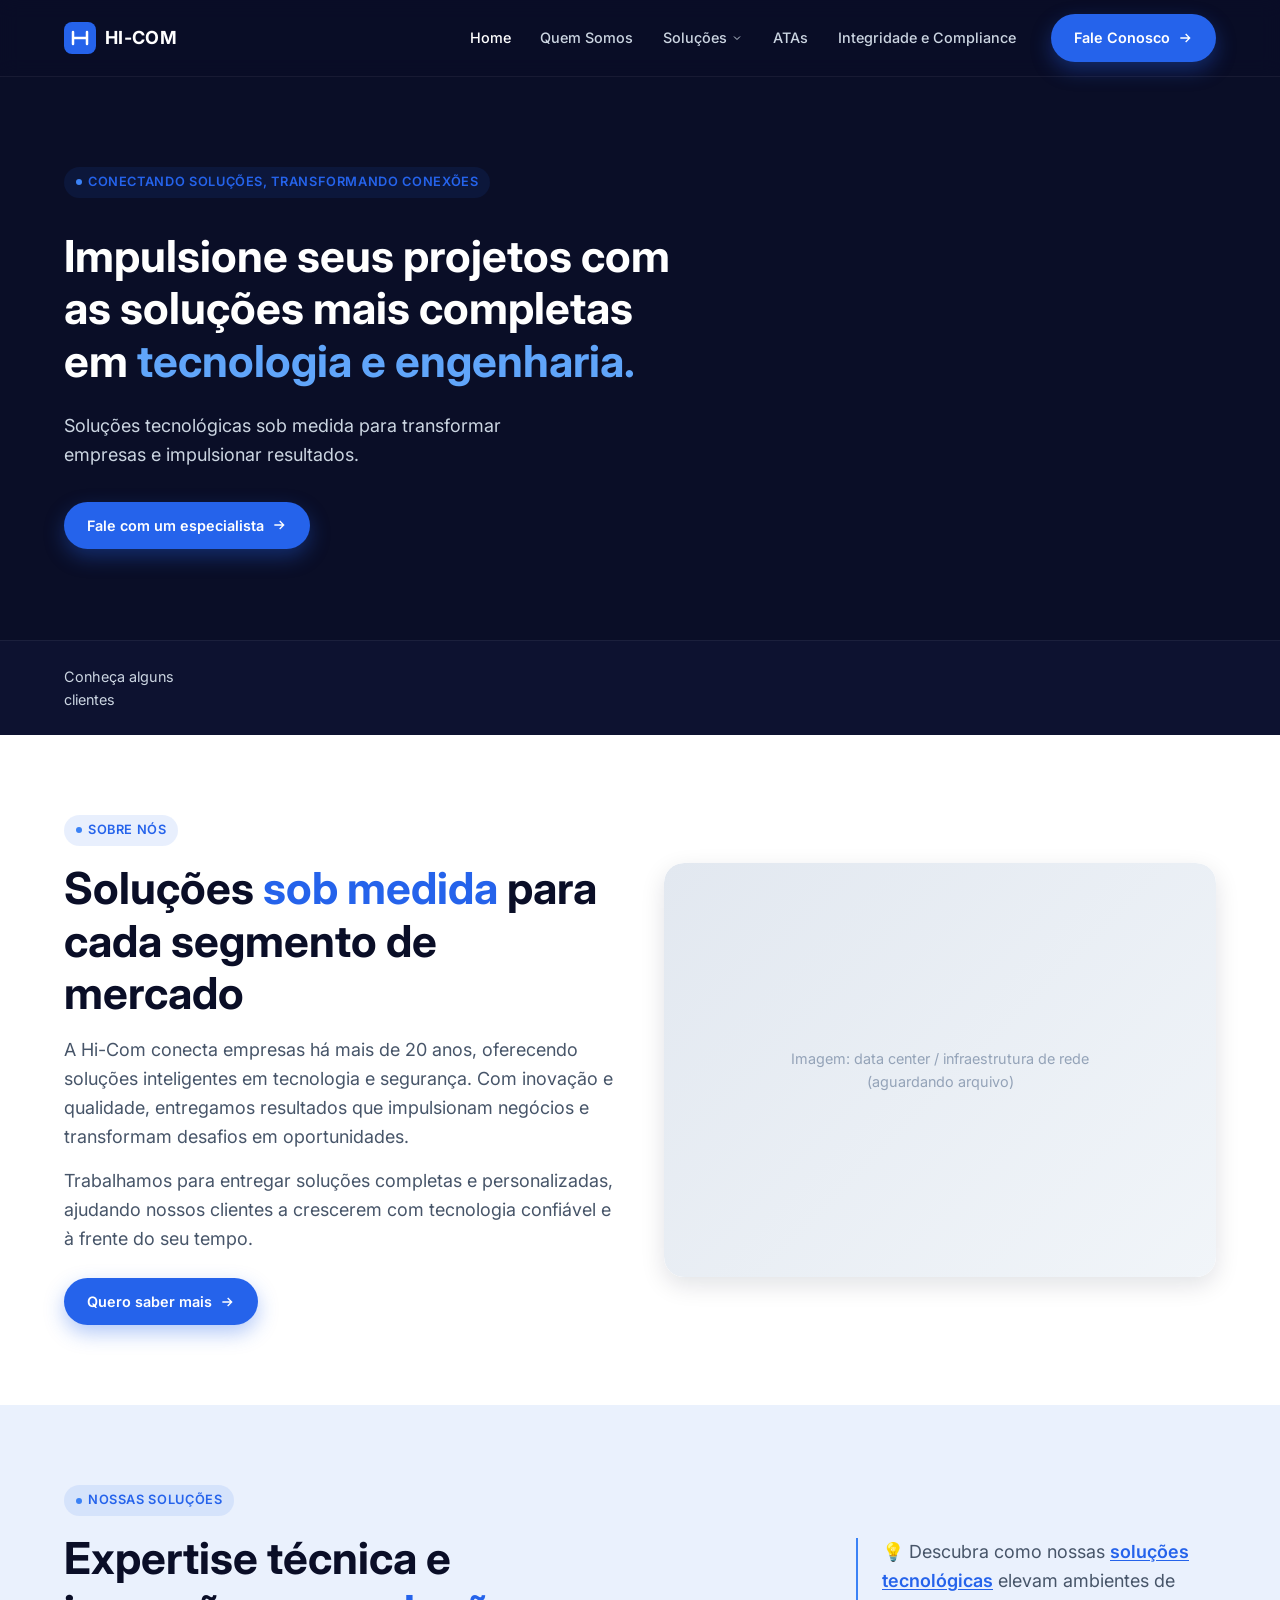
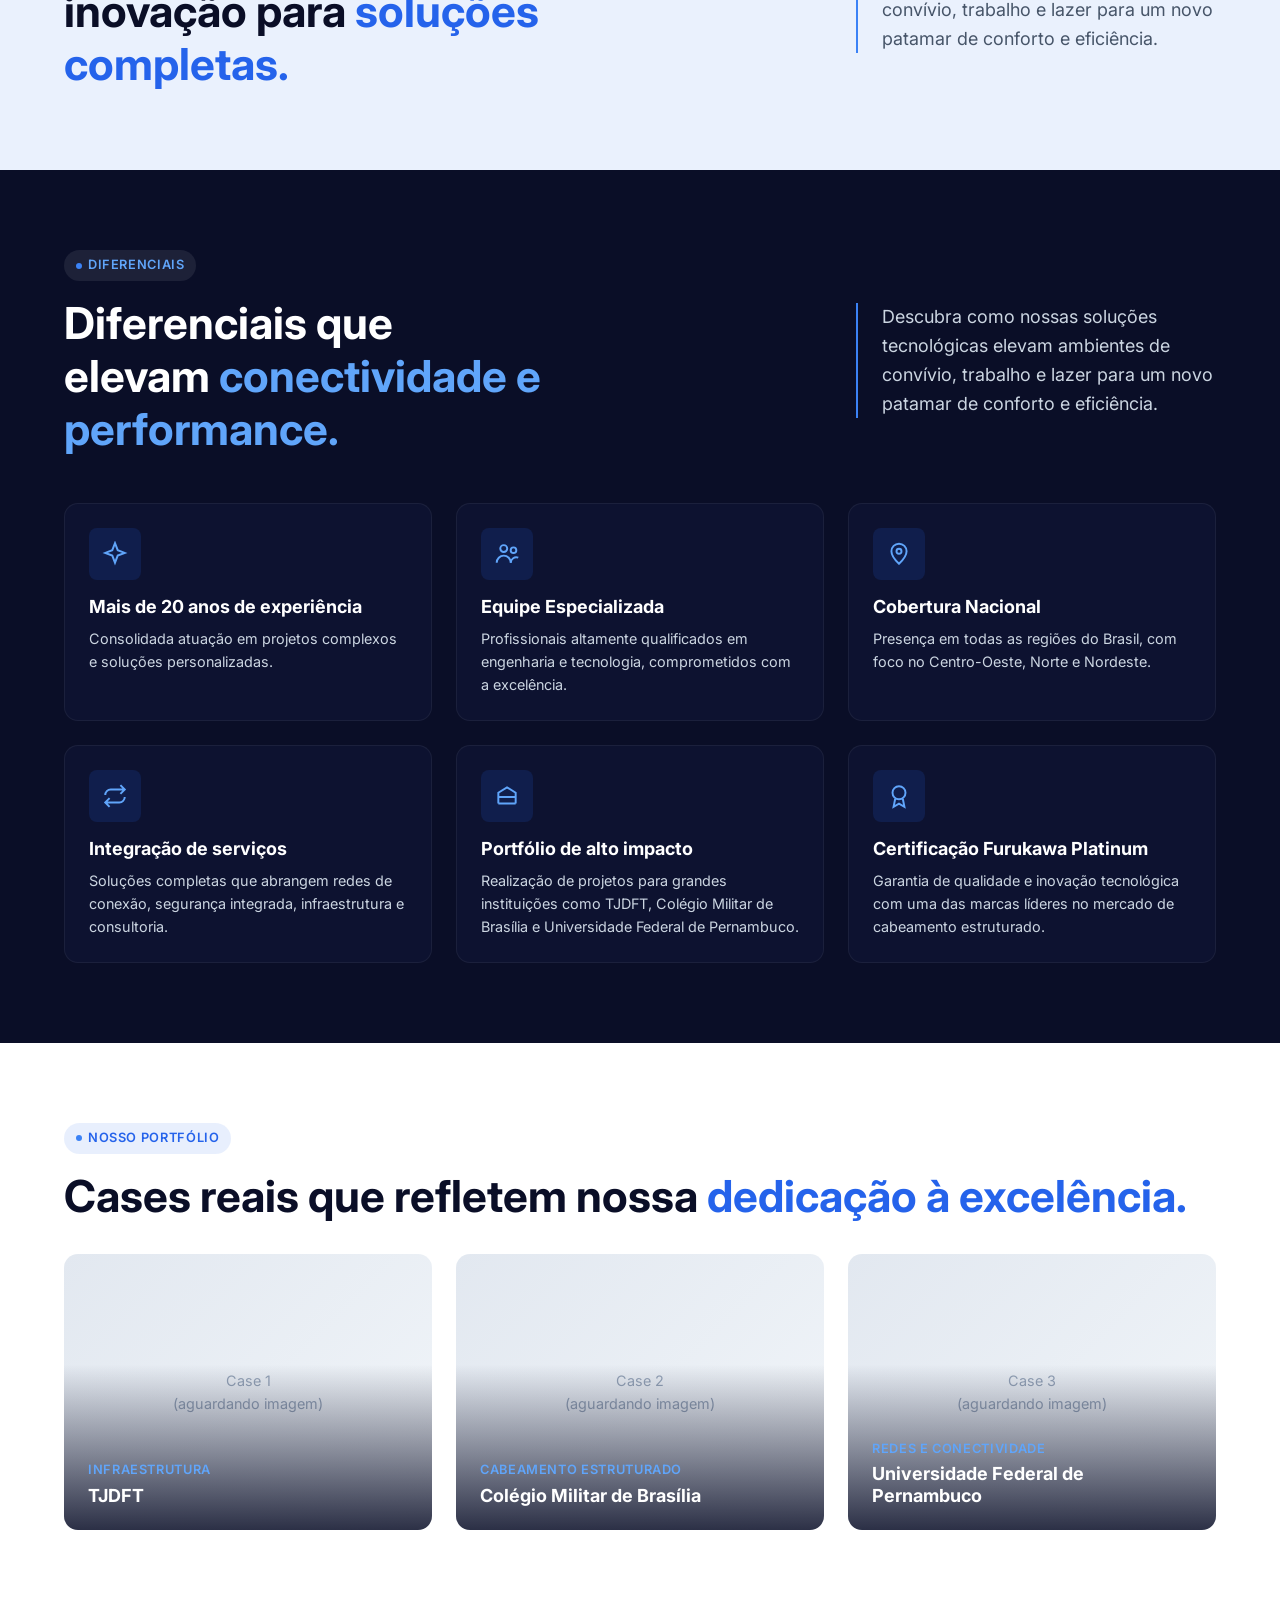
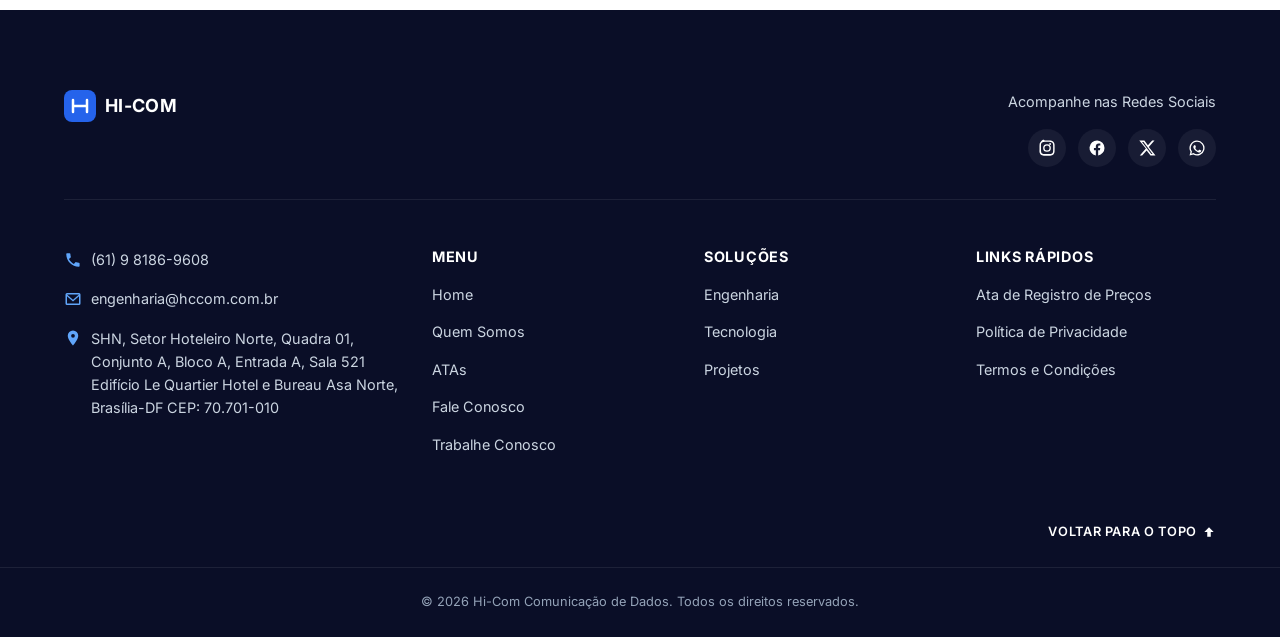
==== index.html @ c64b3d22 "Adiciona seção "Cases" (portfólio) Grid de 3 cards com overlay de título/categoria sobre imagem (pla" ====
<!DOCTYPE html>
<html lang="pt-BR">
<head>
  <meta charset="UTF-8">
  <meta name="viewport" content="width=device-width, initial-scale=1.0">
  <title>Hi-Com | Comunicação de Dados</title>
  <meta name="description" content="A Hi-Com conecta empresas há mais de 20 anos, oferecendo soluções inteligentes em tecnologia e segurança.">

  <link rel="icon" href="img/logo.svg" type="image/svg+xml">

  <link rel="preconnect" href="https://fonts.googleapis.com">
  <link rel="preconnect" href="https://fonts.gstatic.com" crossorigin>
  <link href="https://fonts.googleapis.com/css2?family=Inter:wght@400;500;600;700;800&display=swap" rel="stylesheet">

  <link rel="stylesheet" href="css/reset.css">
  <link rel="stylesheet" href="css/variables.css">
  <link rel="stylesheet" href="css/layout.css">
  <link rel="stylesheet" href="css/header.css">
  <link rel="stylesheet" href="css/hero.css">
  <link rel="stylesheet" href="css/split-section.css">
  <link rel="stylesheet" href="css/cards.css">
  <link rel="stylesheet" href="css/portfolio.css">
  <link rel="stylesheet" href="css/footer.css">
</head>
<body>

  <!-- Header -->
  <header class="site-header">
    <div class="container">
      <a href="index.html" class="logo">
        <img src="img/logo.svg" alt="Hi-Com">
        HI-COM
      </a>

      <nav class="nav" id="mainNav">
        <ul class="nav-menu">
          <li class="nav-item">
            <a href="index.html" class="nav-link" aria-current="page">Home</a>
          </li>
          <li class="nav-item">
            <a href="pages/quem-somos.html" class="nav-link">Quem Somos</a>
          </li>
          <li class="nav-item nav-item--dropdown">
            <a href="#" class="nav-link">
              Soluções
              <svg class="chevron" viewBox="0 0 24 24" fill="none" stroke="currentColor" stroke-width="2">
                <path d="M6 9l6 6 6-6"/>
              </svg>
            </a>
            <ul class="dropdown">
              <li><a href="pages/engenharia.html" class="dropdown-link">Engenharia</a></li>
              <li><a href="pages/tecnologia.html" class="dropdown-link">Tecnologia</a></li>
              <li><a href="pages/projetos.html" class="dropdown-link">Projetos</a></li>
            </ul>
          </li>
          <li class="nav-item">
            <a href="pages/atas.html" class="nav-link">ATAs</a>
          </li>
          <li class="nav-item">
            <a href="pages/integridade-compliance.html" class="nav-link">Integridade e Compliance</a>
          </li>
        </ul>

        <a href="pages/fale-conosco.html" class="btn btn-primary nav-cta">
          Fale Conosco
          <svg width="16" height="16" viewBox="0 0 24 24" fill="none" stroke="currentColor" stroke-width="2">
            <path d="M5 12h14M13 6l6 6-6 6"/>
          </svg>
        </a>
      </nav>

      <button class="nav-toggle" id="navToggle" aria-label="Abrir menu" aria-expanded="false" aria-controls="mainNav">
        <span></span>
        <span></span>
        <span></span>
      </button>
    </div>
  </header>

  <main>
    <!-- Hero -->
    <section class="hero">
      <div class="container">
        <div class="hero-content">
          <span class="eyebrow">Conectando soluções, transformando conexões</span>
          <h1 class="hero-title">
            Impulsione seus projetos com as soluções mais completas em
            <span class="highlight">tecnologia e engenharia.</span>
          </h1>
          <p class="hero-subtitle">
            Soluções tecnológicas sob medida para transformar empresas e impulsionar resultados.
          </p>
          <div class="hero-actions">
            <a href="pages/fale-conosco.html" class="btn btn-primary">
              Fale com um especialista
              <svg width="16" height="16" viewBox="0 0 24 24" fill="none" stroke="currentColor" stroke-width="2">
                <path d="M5 12h14M13 6l6 6-6 6"/>
              </svg>
            </a>
          </div>
        </div>
      </div>
    </section>

    <!-- Faixa de clientes -->
    <section class="clients-strip">
      <div class="container">
        <span class="clients-strip__label">Conheça alguns<br>clientes</span>
        <div class="clients-track">
          <!-- logos de clientes entram aqui -->
        </div>
      </div>
    </section>

    <!-- Sobre nós / Soluções sob medida -->
    <section class="section section--light" id="quem-somos">
      <div class="container">
        <div class="split">
          <div class="split-text">
            <span class="eyebrow">Sobre nós</span>
            <h2 class="section-title">
              Soluções <span class="highlight">sob medida</span> para cada segmento de mercado
            </h2>
            <p class="section-desc">
              A Hi-Com conecta empresas há mais de 20 anos, oferecendo soluções inteligentes em
              tecnologia e segurança. Com inovação e qualidade, entregamos resultados que
              impulsionam negócios e transformam desafios em oportunidades.
            </p>
            <p class="section-desc">
              Trabalhamos para entregar soluções completas e personalizadas, ajudando nossos
              clientes a crescerem com tecnologia confiável e à frente do seu tempo.
            </p>
            <a href="pages/quem-somos.html" class="btn btn-primary">
              Quero saber mais
              <svg width="16" height="16" viewBox="0 0 24 24" fill="none" stroke="currentColor" stroke-width="2">
                <path d="M5 12h14M13 6l6 6-6 6"/>
              </svg>
            </a>
          </div>
          <div class="split-media">
            <div class="img-placeholder">Imagem: data center / infraestrutura de rede<br>(aguardando arquivo)</div>
          </div>
        </div>
      </div>
    </section>

    <!-- Expertise técnica -->
    <section class="section section--tint">
      <div class="container">
        <div class="section-head-row-alt">
          <div class="section-head-row-alt__title">
            <span class="eyebrow">Nossas soluções</span>
            <h2 class="section-title">
              Expertise técnica e inovação para <span class="highlight">soluções completas.</span>
            </h2>
          </div>
          <p class="section-desc section-desc--aside">
            💡 Descubra como nossas <a href="pages/tecnologia.html" class="inline-link">soluções tecnológicas</a>
            elevam ambientes de convívio, trabalho e lazer para um novo patamar de conforto e eficiência.
          </p>
        </div>
      </div>
    </section>

    <!-- Diferenciais -->
    <section class="section section--dark">
      <div class="container">
        <div class="section-head-row-alt">
          <div class="section-head-row-alt__title">
            <span class="eyebrow">Diferenciais</span>
            <h2 class="section-title">
              Diferenciais que elevam <span class="highlight">conectividade e performance.</span>
            </h2>
          </div>
          <p class="section-desc section-desc--aside">
            Descubra como nossas soluções tecnológicas elevam ambientes de convívio,
            trabalho e lazer para um novo patamar de conforto e eficiência.
          </p>
        </div>

        <div class="cards-grid" style="margin-top: var(--space-5);">
          <div class="card">
            <div class="card-icon">
              <svg viewBox="0 0 24 24"><path d="M12 2l2.5 6.5L21 11l-6.5 2.5L12 20l-2.5-6.5L3 11l6.5-2.5L12 2z"/></svg>
            </div>
            <h3 class="card-title">Mais de 20 anos de experiência</h3>
            <p class="card-desc">Consolidada atuação em projetos complexos e soluções personalizadas.</p>
          </div>

          <div class="card">
            <div class="card-icon">
              <svg viewBox="0 0 24 24"><circle cx="9" cy="7" r="3.2"/><path d="M2.5 20a6.5 6.5 0 0 1 13 0"/><circle cx="18" cy="8.5" r="2.6"/><path d="M15.5 20a5 5 0 0 1 6.9-4.6"/></svg>
            </div>
            <h3 class="card-title">Equipe Especializada</h3>
            <p class="card-desc">Profissionais altamente qualificados em engenharia e tecnologia, comprometidos com a excelência.</p>
          </div>

          <div class="card">
            <div class="card-icon">
              <svg viewBox="0 0 24 24"><path d="M12 21s7-6.5 7-11.5A7 7 0 0 0 5 9.5C5 14.5 12 21 12 21z"/><circle cx="12" cy="9.5" r="2.3"/></svg>
            </div>
            <h3 class="card-title">Cobertura Nacional</h3>
            <p class="card-desc">Presença em todas as regiões do Brasil, com foco no Centro-Oeste, Norte e Nordeste.</p>
          </div>

          <div class="card">
            <div class="card-icon">
              <svg viewBox="0 0 24 24"><path d="M17 2l4 4-4 4M21 6H8a5 5 0 0 0-5 5M7 22l-4-4 4-4M3 18h13a5 5 0 0 0 5-5"/></svg>
            </div>
            <h3 class="card-title">Integração de serviços</h3>
            <p class="card-desc">Soluções completas que abrangem redes de conexão, segurança integrada, infraestrutura e consultoria.</p>
          </div>

          <div class="card">
            <div class="card-icon">
              <svg viewBox="0 0 24 24"><path d="M4 19V9l8-5 8 5v10M4 19h16M4 19v-6h16v6"/></svg>
            </div>
            <h3 class="card-title">Portfólio de alto impacto</h3>
            <p class="card-desc">Realização de projetos para grandes instituições como TJDFT, Colégio Militar de Brasília e Universidade Federal de Pernambuco.</p>
          </div>

          <div class="card">
            <div class="card-icon">
              <svg viewBox="0 0 24 24"><circle cx="12" cy="9" r="6"/><path d="M8.5 14.5L7 22l5-3 5 3-1.5-7.5"/></svg>
            </div>
            <h3 class="card-title">Certificação Furukawa Platinum</h3>
            <p class="card-desc">Garantia de qualidade e inovação tecnológica com uma das marcas líderes no mercado de cabeamento estruturado.</p>
          </div>
        </div>
      </div>
    </section>

    <!-- Cases / Portfólio -->
    <section class="section section--light">
      <div class="container">
        <span class="eyebrow">Nosso portfólio</span>
        <h2 class="section-title">
          Cases reais que refletem nossa <span class="highlight">dedicação à excelência.</span>
        </h2>

        <div class="portfolio-grid">
          <div class="portfolio-card">
            <div class="img-placeholder">Case 1<br>(aguardando imagem)</div>
            <div class="portfolio-card__overlay">
              <span class="portfolio-card__tag">Infraestrutura</span>
              <h3 class="portfolio-card__title">TJDFT</h3>
            </div>
          </div>
          <div class="portfolio-card">
            <div class="img-placeholder">Case 2<br>(aguardando imagem)</div>
            <div class="portfolio-card__overlay">
              <span class="portfolio-card__tag">Cabeamento Estruturado</span>
              <h3 class="portfolio-card__title">Colégio Militar de Brasília</h3>
            </div>
          </div>
          <div class="portfolio-card">
            <div class="img-placeholder">Case 3<br>(aguardando imagem)</div>
            <div class="portfolio-card__overlay">
              <span class="portfolio-card__tag">Redes e Conectividade</span>
              <h3 class="portfolio-card__title">Universidade Federal de Pernambuco</h3>
            </div>
          </div>
        </div>
      </div>
    </section>

    <!-- Demais seções (Parcerias, ATAs, Blog) entram nos próximos passos -->
  </main>

  <!-- Footer -->
  <footer class="site-footer">
    <div class="container">
      <div class="footer-top">
        <div class="footer-brand">
          <a href="index.html" class="logo">
            <img src="img/logo.svg" alt="Hi-Com">
            HI-COM
          </a>
        </div>
        <div class="footer-social">
          <span class="footer-social__label">Acompanhe nas Redes Sociais</span>
          <div class="footer-social__list">
            <a href="#" aria-label="Instagram">
              <svg viewBox="0 0 24 24"><path d="M12 2c2.7 0 3 .01 4.1.06 1.1.05 1.85.23 2.5.48.68.27 1.26.62 1.83 1.19.57.57.92 1.15 1.19 1.83.25.65.43 1.4.48 2.5.05 1.1.06 1.4.06 4.1s-.01 3-.06 4.1c-.05 1.1-.23 1.85-.48 2.5-.27.68-.62 1.26-1.19 1.83-.57.57-1.15.92-1.83 1.19-.65.25-1.4.43-2.5.48-1.1.05-1.4.06-4.1.06s-3-.01-4.1-.06c-1.1-.05-1.85-.23-2.5-.48a4.9 4.9 0 0 1-1.83-1.19 4.9 4.9 0 0 1-1.19-1.83c-.25-.65-.43-1.4-.48-2.5C2.01 15 2 14.7 2 12s.01-3 .06-4.1c.05-1.1.23-1.85.48-2.5.27-.68.62-1.26 1.19-1.83A4.9 4.9 0 0 1 5.56 1.6c.65-.25 1.4-.43 2.5-.48C8.16 2.01 8.46 2 11.16 2H12zm0 1.8c-2.65 0-2.97.01-4.02.06-.96.04-1.48.2-1.83.34-.46.18-.79.39-1.13.73-.34.34-.55.67-.73 1.13-.14.35-.3.87-.34 1.83C4.01 8.99 4 9.31 4 12s.01 2.97.06 4.02c.04.96.2 1.48.34 1.83.18.46.39.79.73 1.13.34.34.67.55 1.13.73.35.14.87.3 1.83.34 1.05.05 1.37.06 4.02.06s2.97-.01 4.02-.06c.96-.04 1.48-.2 1.83-.34.46-.18.79-.39 1.13-.73.34-.34.55-.67.73-1.13.14-.35.3-.87.34-1.83.05-1.05.06-1.37.06-4.02s-.01-2.97-.06-4.02c-.04-.96-.2-1.48-.34-1.83a2.9 2.9 0 0 0-.73-1.13 2.9 2.9 0 0 0-1.13-.73c-.35-.14-.87-.3-1.83-.34C14.97 3.81 14.65 3.8 12 3.8zm0 3.06a5.14 5.14 0 1 1 0 10.28 5.14 5.14 0 0 1 0-10.28zm0 1.8a3.34 3.34 0 1 0 0 6.68 3.34 3.34 0 0 0 0-6.68zm5.34-1.98a1.2 1.2 0 1 1-2.4 0 1.2 1.2 0 0 1 2.4 0z"/></svg>
            </a>
            <a href="#" aria-label="Facebook">
              <svg viewBox="0 0 24 24"><path d="M22 12a10 10 0 1 0-11.56 9.88v-6.99H7.9V12h2.54V9.8c0-2.5 1.49-3.89 3.77-3.89 1.09 0 2.24.2 2.24.2v2.46h-1.26c-1.24 0-1.63.77-1.63 1.56V12h2.78l-.44 2.89h-2.34v6.99A10 10 0 0 0 22 12z"/></svg>
            </a>
            <a href="#" aria-label="X">
              <svg viewBox="0 0 24 24"><path d="M18.9 2H22l-7.6 8.7L23.3 22H16.7l-5.2-6.8L5.5 22H2.4l8.1-9.3L1.7 2h6.8l4.7 6.2L18.9 2zm-1.2 18h1.7L7.3 4H5.4l12.3 16z"/></svg>
            </a>
            <a href="#" aria-label="WhatsApp">
              <svg viewBox="0 0 24 24"><path d="M12 2a10 10 0 0 0-8.6 15.1L2 22l5.1-1.3A10 10 0 1 0 12 2zm0 1.8a8.2 8.2 0 1 1-4.2 15.2l-.3-.2-3 .8.8-2.9-.2-.3A8.2 8.2 0 0 1 12 3.8zm-3.3 4.4c-.2 0-.5.02-.7.3-.24.28-.9.9-.9 2.2s.93 2.55 1.06 2.73c.13.18 1.83 2.8 4.44 3.82 2.17.85 2.61.68 3.08.64.47-.04 1.53-.62 1.75-1.23.22-.6.22-1.11.15-1.22-.07-.1-.24-.16-.5-.29-.27-.14-1.55-.77-1.79-.85-.24-.09-.4-.14-.58.13-.17.27-.66.85-.81 1.02-.15.18-.3.2-.56.07-.27-.14-1.13-.42-2.15-1.33-.8-.71-1.33-1.6-1.49-1.87-.15-.27-.02-.42.12-.55.13-.13.27-.32.4-.48.13-.16.18-.28.27-.46.09-.18.04-.34-.02-.48-.07-.13-.58-1.44-.82-1.97-.2-.47-.42-.42-.58-.43z"/></svg>
            </a>
          </div>
        </div>
      </div>

      <div class="footer-main">
        <div class="footer-contact-col">
          <ul class="footer-contact">
            <li>
              <svg viewBox="0 0 24 24"><path d="M6.6 10.8c1.4 2.8 3.7 5 6.5 6.5l2.2-2.2c.3-.3.7-.4 1-.2 1.1.4 2.3.6 3.5.6.6 0 1 .4 1 1V20c0 .6-.4 1-1 1C10.6 21 3 13.4 3 4c0-.6.4-1 1-1h3.5c.6 0 1 .4 1 1 0 1.2.2 2.4.6 3.5.1.3 0 .7-.2 1l-2.3 2.3z"/></svg>
              <span>(61) 9 8186-9608</span>
            </li>
            <li>
              <svg viewBox="0 0 24 24"><path d="M4 4h16a2 2 0 0 1 2 2v12a2 2 0 0 1-2 2H4a2 2 0 0 1-2-2V6a2 2 0 0 1 2-2zm0 2v.01L12 13l8-6.99V6H4zm0 2.24V18h16V8.24l-8 7-8-6.76z"/></svg>
              <span>engenharia@hccom.com.br</span>
            </li>
            <li>
              <svg viewBox="0 0 24 24"><path d="M12 2a7 7 0 0 0-7 7c0 5.25 7 13 7 13s7-7.75 7-13a7 7 0 0 0-7-7zm0 9.5A2.5 2.5 0 1 1 12 6.5a2.5 2.5 0 0 1 0 5z"/></svg>
              <span>SHN, Setor Hoteleiro Norte, Quadra 01, Conjunto A, Bloco A, Entrada A, Sala 521 Edifício Le Quartier Hotel e Bureau Asa Norte, Brasília-DF CEP: 70.701-010</span>
            </li>
          </ul>
        </div>

        <div class="footer-col">
          <h3 class="footer-col-title">Menu</h3>
          <ul class="footer-links">
            <li><a href="index.html">Home</a></li>
            <li><a href="pages/quem-somos.html">Quem Somos</a></li>
            <li><a href="pages/atas.html">ATAs</a></li>
            <li><a href="pages/fale-conosco.html">Fale Conosco</a></li>
            <li><a href="pages/trabalhe-conosco.html">Trabalhe Conosco</a></li>
          </ul>
        </div>

        <div class="footer-col">
          <h3 class="footer-col-title">Soluções</h3>
          <ul class="footer-links">
            <li><a href="pages/engenharia.html">Engenharia</a></li>
            <li><a href="pages/tecnologia.html">Tecnologia</a></li>
            <li><a href="pages/projetos.html">Projetos</a></li>
          </ul>
        </div>

        <div class="footer-col">
          <h3 class="footer-col-title">Links Rápidos</h3>
          <ul class="footer-links">
            <li><a href="pages/atas.html">Ata de Registro de Preços</a></li>
            <li><a href="pages/politica-privacidade.html">Política de Privacidade</a></li>
            <li><a href="pages/termos-condicoes.html">Termos e Condições</a></li>
          </ul>
        </div>
      </div>

      <div style="text-align:right; padding-bottom: var(--space-3);">
        <a href="#top" class="back-to-top">
          Voltar para o topo
          <svg viewBox="0 0 24 24"><path d="M12 4l8 8h-5v8h-6v-8H4z"/></svg>
        </a>
      </div>
    </div>

    <div class="footer-bottom">
      &copy; <span id="year"></span> Hi-Com Comunicação de Dados. Todos os direitos reservados.
    </div>
  </footer>

  <script src="js/main.js"></script>
</body>
</html>
---- css/variables.css ----
:root {
  /* Cores */
  --color-navy-950: #0a0e27;
  --color-navy-900: #0d1230;
  --color-navy-800: #131a3d;
  --color-blue-600: #2563eb;
  --color-blue-500: #3b82f6;
  --color-blue-400: #60a5fa;
  --color-white: #ffffff;
  --color-gray-50: #f8fafc;
  --color-gray-100: #f1f5f9;
  --color-gray-200: #e2e8f0;
  --color-gray-400: #94a3b8;
  --color-gray-600: #475569;
  --color-gray-800: #1e293b;
  --color-text-light: #cbd5e1;

  /* Tipografia */
  --font-base: "Inter", -apple-system, BlinkMacSystemFont, "Segoe UI", Roboto, Arial, sans-serif;
  --fs-xs: 0.8rem;
  --fs-sm: 0.9rem;
  --fs-base: 1rem;
  --fs-lg: 1.125rem;
  --fs-xl: 1.5rem;
  --fs-2xl: 2rem;
  --fs-3xl: 2.75rem;

  /* Espaçamento */
  --space-1: 0.5rem;
  --space-2: 1rem;
  --space-3: 1.5rem;
  --space-4: 2rem;
  --space-5: 3rem;
  --space-6: 5rem;

  /* Layout */
  --container-width: 1200px;
  --radius-sm: 8px;
  --radius-md: 14px;
  --radius-lg: 20px;
  --radius-full: 999px;

  /* Efeitos */
  --shadow-md: 0 8px 24px rgba(10, 14, 39, 0.12);
  --transition: 0.25s ease;
}
---- css/layout.css ----
.container {
  width: 100%;
  max-width: var(--container-width);
  margin: 0 auto;
  padding: 0 var(--space-3);
}

.section {
  padding: var(--space-6) 0;
}

.section--light {
  background-color: var(--color-white);
}

.section--gray {
  background-color: var(--color-gray-50);
}

.section--tint {
  background-color: #eaf1fd;
}

.section--dark {
  background-color: var(--color-navy-950);
  color: var(--color-white);
}

.section-head {
  max-width: 640px;
  margin-bottom: var(--space-4);
}

.section-head--row {
  display: flex;
  justify-content: space-between;
  align-items: flex-end;
  gap: var(--space-4);
  max-width: none;
}

.section-head-row-alt {
  display: flex;
  justify-content: space-between;
  align-items: center;
  gap: var(--space-5);
}

.section-head-row-alt__title {
  flex: 0 1 480px;
}

.section-desc--aside {
  flex: 0 1 360px;
  padding-left: var(--space-3);
  border-left: 2px solid var(--color-blue-500);
  margin-top: 0;
}

@media (max-width: 768px) {
  .section-head-row-alt {
    flex-direction: column;
    align-items: flex-start;
  }
}

.inline-link {
  color: var(--color-blue-600);
  font-weight: 600;
  text-decoration: underline;
  text-underline-offset: 2px;
}

.eyebrow {
  display: inline-flex;
  align-items: center;
  gap: 0.5em;
  font-size: var(--fs-xs);
  font-weight: 600;
  letter-spacing: 0.05em;
  text-transform: uppercase;
  padding: 0.4em 0.9em;
  border-radius: var(--radius-full);
  background-color: rgba(37, 99, 235, 0.1);
  color: var(--color-blue-600);
  margin-bottom: var(--space-2);
}

.eyebrow::before {
  content: "";
  width: 6px;
  height: 6px;
  border-radius: 50%;
  background-color: var(--color-blue-500);
}

.section--dark .eyebrow,
.section--navy-card .eyebrow {
  background-color: rgba(255, 255, 255, 0.08);
  color: var(--color-blue-400);
}

.section-title {
  font-size: var(--fs-3xl);
  color: var(--color-navy-950);
}

.section--dark .section-title {
  color: var(--color-white);
}

.section-title .highlight {
  color: var(--color-blue-600);
}

.section--dark .section-title .highlight {
  color: var(--color-blue-400);
}

.section-desc {
  margin-top: var(--space-2);
  color: var(--color-gray-600);
  font-size: var(--fs-lg);
}

.section--dark .section-desc {
  color: var(--color-text-light);
}

/* Botões */
.btn {
  display: inline-flex;
  align-items: center;
  gap: 0.5em;
  padding: 0.85em 1.6em;
  border-radius: var(--radius-full);
  font-weight: 600;
  font-size: var(--fs-sm);
  transition: transform var(--transition), box-shadow var(--transition), background-color var(--transition);
  white-space: nowrap;
}

.btn:hover {
  transform: translateY(-2px);
}

.btn-primary {
  background-color: var(--color-blue-600);
  color: var(--color-white);
  box-shadow: 0 8px 20px rgba(37, 99, 235, 0.35);
}

.btn-primary:hover {
  background-color: var(--color-blue-500);
}

.btn-outline {
  background-color: transparent;
  color: var(--color-white);
  border: 1.5px solid rgba(255, 255, 255, 0.4);
}

.btn-outline:hover {
  border-color: var(--color-white);
}

.btn-sm {
  padding: 0.6em 1.2em;
  font-size: var(--fs-xs);
}

.visually-hidden {
  position: absolute;
  width: 1px;
  height: 1px;
  overflow: hidden;
  clip: rect(0 0 0 0);
  white-space: nowrap;
}
---- css/header.css ----
.site-header {
  position: fixed;
  top: 0;
  left: 0;
  width: 100%;
  z-index: 100;
  background-color: rgba(10, 14, 39, 0.85);
  backdrop-filter: blur(10px);
  border-bottom: 1px solid rgba(255, 255, 255, 0.06);
}

.site-header .container {
  display: flex;
  align-items: center;
  justify-content: space-between;
  height: 76px;
}

.logo {
  display: flex;
  align-items: center;
  gap: 0.5em;
  font-weight: 700;
  font-size: var(--fs-lg);
  color: var(--color-white);
  letter-spacing: 0.02em;
}

.logo img {
  height: 32px;
  width: auto;
}

.nav {
  display: flex;
  align-items: center;
  gap: var(--space-4);
}

.nav-menu {
  display: flex;
  align-items: center;
  gap: var(--space-3);
}

.nav-link {
  display: flex;
  align-items: center;
  gap: 0.3em;
  color: var(--color-text-light);
  font-size: var(--fs-sm);
  font-weight: 500;
  padding: 0.5em 0.2em;
  transition: color var(--transition);
}

.nav-link:hover,
.nav-link[aria-current="page"] {
  color: var(--color-white);
}

.nav-item {
  position: relative;
}

.nav-item--dropdown .chevron {
  width: 12px;
  height: 12px;
  transition: transform var(--transition);
}

.nav-item--dropdown:hover .chevron {
  transform: rotate(180deg);
}

.dropdown {
  position: absolute;
  top: 100%;
  left: 0;
  min-width: 220px;
  background-color: var(--color-navy-900);
  border: 1px solid rgba(255, 255, 255, 0.08);
  border-radius: var(--radius-sm);
  padding: 0.5em;
  box-shadow: var(--shadow-md);
  opacity: 0;
  visibility: hidden;
  transform: translateY(8px);
  transition: opacity var(--transition), transform var(--transition), visibility var(--transition);
}

.nav-item--dropdown:hover .dropdown,
.nav-item--dropdown:focus-within .dropdown {
  opacity: 1;
  visibility: visible;
  transform: translateY(0);
}

.dropdown-link {
  display: block;
  padding: 0.6em 0.8em;
  border-radius: 6px;
  font-size: var(--fs-sm);
  color: var(--color-text-light);
}

.dropdown-link:hover {
  background-color: rgba(255, 255, 255, 0.06);
  color: var(--color-white);
}

.nav-cta {
  display: none;
}

.nav-toggle {
  display: none;
  flex-direction: column;
  gap: 5px;
  padding: 0.5em;
}

.nav-toggle span {
  width: 24px;
  height: 2px;
  background-color: var(--color-white);
  border-radius: 2px;
  transition: transform var(--transition), opacity var(--transition);
}

@media (min-width: 993px) {
  .nav-cta {
    display: inline-flex;
  }
}

@media (max-width: 992px) {
  .nav-toggle {
    display: flex;
  }

  .nav {
    position: fixed;
    top: 76px;
    left: 0;
    width: 100%;
    height: calc(100vh - 76px);
    background-color: var(--color-navy-950);
    flex-direction: column;
    align-items: stretch;
    padding: var(--space-3);
    gap: var(--space-3);
    overflow-y: auto;
    transform: translateX(100%);
    transition: transform var(--transition);
  }

  .nav.is-open {
    transform: translateX(0);
  }

  .nav-menu {
    flex-direction: column;
    align-items: stretch;
    gap: 0;
  }

  .nav-link {
    padding: 0.9em 0.2em;
    border-bottom: 1px solid rgba(255, 255, 255, 0.06);
  }

  .dropdown {
    position: static;
    opacity: 1;
    visibility: visible;
    transform: none;
    display: none;
    background-color: transparent;
    border: none;
    box-shadow: none;
    padding-left: var(--space-2);
  }

  .nav-item--dropdown.is-open .dropdown {
    display: block;
  }

  .nav-cta {
    display: inline-flex;
    margin-top: var(--space-2);
    justify-content: center;
  }

  body.nav-open {
    overflow: hidden;
  }

  .nav-toggle.is-active span:nth-child(1) {
    transform: translateY(7px) rotate(45deg);
  }

  .nav-toggle.is-active span:nth-child(2) {
    opacity: 0;
  }

  .nav-toggle.is-active span:nth-child(3) {
    transform: translateY(-7px) rotate(-45deg);
  }
}
---- css/hero.css ----
.hero {
  position: relative;
  min-height: 640px;
  display: flex;
  align-items: center;
  padding-top: 76px;
  background-color: var(--color-navy-950);
  background-image: linear-gradient(90deg, rgba(10, 14, 39, 0.92) 20%, rgba(10, 14, 39, 0.55) 65%, rgba(10, 14, 39, 0.3) 100%), url("../img/hero-bg.jpg");
  background-size: cover;
  background-position: center;
  color: var(--color-white);
  overflow: hidden;
}

.hero-content {
  max-width: 620px;
  padding: var(--space-6) 0;
}

.hero-title {
  font-size: var(--fs-3xl);
  margin-top: var(--space-2);
}

.hero-title .highlight {
  color: var(--color-blue-400);
}

.hero-subtitle {
  margin-top: var(--space-3);
  font-size: var(--fs-lg);
  color: var(--color-text-light);
  max-width: 520px;
}

.hero-actions {
  margin-top: var(--space-4);
}

.clients-strip {
  background-color: var(--color-navy-900);
  padding: var(--space-3) 0;
  border-top: 1px solid rgba(255, 255, 255, 0.06);
}

.clients-strip .container {
  display: flex;
  align-items: center;
  gap: var(--space-4);
}

.clients-strip__label {
  color: var(--color-text-light);
  font-size: var(--fs-sm);
  white-space: nowrap;
}

.clients-track {
  display: flex;
  align-items: center;
  gap: var(--space-5);
  overflow: hidden;
  flex: 1;
}

.clients-track img {
  height: 28px;
  width: auto;
  opacity: 0.6;
  filter: grayscale(1) brightness(2);
}

@media (max-width: 768px) {
  .hero {
    min-height: 520px;
  }

  .hero-title {
    font-size: var(--fs-2xl);
  }

  .clients-strip .container {
    flex-direction: column;
    align-items: flex-start;
    gap: var(--space-2);
  }
}
---- css/split-section.css ----
.split {
  display: grid;
  grid-template-columns: 1fr 1fr;
  gap: var(--space-5);
  align-items: center;
}

.split--reverse .split-media {
  order: 2;
}

.split-media {
  border-radius: var(--radius-lg);
  overflow: hidden;
  box-shadow: var(--shadow-md);
}

.split-media img {
  width: 100%;
  height: 100%;
  object-fit: cover;
}

.img-placeholder {
  width: 100%;
  aspect-ratio: 4 / 3;
  display: flex;
  align-items: center;
  justify-content: center;
  background: linear-gradient(135deg, var(--color-gray-200), var(--color-gray-100));
  color: var(--color-gray-400);
  font-size: var(--fs-sm);
  text-align: center;
  padding: var(--space-3);
  border-radius: var(--radius-lg);
}

.split-text .section-title {
  margin-top: 0;
}

.split-text .btn {
  margin-top: var(--space-3);
}

@media (max-width: 768px) {
  .split {
    grid-template-columns: 1fr;
  }

  .split--reverse .split-media {
    order: 0;
  }
}
---- css/cards.css ----
.cards-grid {
  display: grid;
  grid-template-columns: repeat(3, 1fr);
  gap: var(--space-3);
}

.card {
  background-color: var(--color-navy-900);
  border: 1px solid rgba(255, 255, 255, 0.06);
  border-radius: var(--radius-md);
  padding: var(--space-3);
  transition: transform var(--transition), border-color var(--transition);
}

.card:hover {
  transform: translateY(-4px);
  border-color: rgba(255, 255, 255, 0.16);
}

.card-icon {
  display: flex;
  align-items: center;
  justify-content: center;
  width: 52px;
  height: 52px;
  border-radius: var(--radius-sm);
  background-color: rgba(37, 99, 235, 0.15);
  margin-bottom: var(--space-2);
}

.card-icon svg {
  width: 26px;
  height: 26px;
  stroke: var(--color-blue-400);
  fill: none;
  stroke-width: 1.8;
}

.card-title {
  font-size: var(--fs-lg);
  color: var(--color-white);
  margin-bottom: 0.5em;
}

.card-desc {
  color: var(--color-text-light);
  font-size: var(--fs-sm);
}

@media (max-width: 992px) {
  .cards-grid {
    grid-template-columns: repeat(2, 1fr);
  }
}

@media (max-width: 600px) {
  .cards-grid {
    grid-template-columns: 1fr;
  }
}
---- css/portfolio.css ----
.portfolio-grid {
  display: grid;
  grid-template-columns: repeat(3, 1fr);
  gap: var(--space-3);
  margin-top: var(--space-4);
}

.portfolio-card {
  position: relative;
  border-radius: var(--radius-md);
  overflow: hidden;
  aspect-ratio: 4 / 3;
}

.portfolio-card img {
  width: 100%;
  height: 100%;
  object-fit: cover;
}

.portfolio-card .img-placeholder {
  height: 100%;
  border-radius: 0;
  aspect-ratio: auto;
}

.portfolio-card__overlay {
  position: absolute;
  inset: 0;
  display: flex;
  flex-direction: column;
  justify-content: flex-end;
  padding: var(--space-3);
  background: linear-gradient(180deg, rgba(10, 14, 39, 0) 40%, rgba(10, 14, 39, 0.85) 100%);
  color: var(--color-white);
}

.portfolio-card__tag {
  font-size: var(--fs-xs);
  font-weight: 600;
  text-transform: uppercase;
  letter-spacing: 0.05em;
  color: var(--color-blue-400);
  margin-bottom: 0.3em;
}

.portfolio-card__title {
  font-size: var(--fs-lg);
}

@media (max-width: 992px) {
  .portfolio-grid {
    grid-template-columns: repeat(2, 1fr);
  }
}

@media (max-width: 600px) {
  .portfolio-grid {
    grid-template-columns: 1fr;
  }
}
---- css/footer.css ----
.site-footer {
  background-color: var(--color-navy-950);
  color: var(--color-text-light);
  padding-top: var(--space-6);
}

.footer-top {
  display: flex;
  justify-content: space-between;
  align-items: flex-start;
  flex-wrap: wrap;
  gap: var(--space-4);
  padding-bottom: var(--space-4);
  border-bottom: 1px solid rgba(255, 255, 255, 0.08);
}

.footer-brand .logo {
  margin-bottom: var(--space-2);
}

.footer-social {
  display: flex;
  flex-direction: column;
  align-items: flex-end;
  gap: var(--space-2);
}

.footer-social__label {
  font-size: var(--fs-sm);
  color: var(--color-text-light);
}

.footer-social__list {
  display: flex;
  gap: 0.75em;
}

.footer-social__list a {
  display: flex;
  align-items: center;
  justify-content: center;
  width: 38px;
  height: 38px;
  border-radius: 50%;
  background-color: rgba(255, 255, 255, 0.06);
  transition: background-color var(--transition);
}

.footer-social__list a:hover {
  background-color: var(--color-blue-600);
}

.footer-social__list svg {
  width: 18px;
  height: 18px;
  fill: var(--color-white);
}

.footer-main {
  display: grid;
  grid-template-columns: 1.4fr 1fr 1fr 1fr;
  gap: var(--space-4);
  padding: var(--space-5) 0;
}

.footer-contact li {
  display: flex;
  align-items: flex-start;
  gap: 0.6em;
  margin-bottom: var(--space-2);
  font-size: var(--fs-sm);
}

.footer-contact svg {
  width: 18px;
  height: 18px;
  flex-shrink: 0;
  margin-top: 0.15em;
  fill: var(--color-blue-400);
}

.footer-col-title {
  color: var(--color-white);
  font-size: var(--fs-sm);
  letter-spacing: 0.05em;
  text-transform: uppercase;
  margin-bottom: var(--space-2);
}

.footer-links li {
  margin-bottom: 0.75em;
}

.footer-links a {
  font-size: var(--fs-sm);
  transition: color var(--transition);
}

.footer-links a:hover {
  color: var(--color-white);
}

.back-to-top {
  display: inline-flex;
  align-items: center;
  gap: 0.4em;
  font-size: var(--fs-xs);
  font-weight: 600;
  letter-spacing: 0.05em;
  text-transform: uppercase;
  color: var(--color-white);
}

.back-to-top svg {
  width: 14px;
  height: 14px;
  fill: currentColor;
}

.footer-bottom {
  border-top: 1px solid rgba(255, 255, 255, 0.08);
  padding: var(--space-3) 0;
  text-align: center;
  font-size: var(--fs-xs);
  color: var(--color-gray-400);
}

@media (max-width: 992px) {
  .footer-main {
    grid-template-columns: 1fr 1fr;
  }
}

@media (max-width: 600px) {
  .footer-top {
    flex-direction: column;
  }

  .footer-social {
    align-items: flex-start;
  }

  .footer-main {
    grid-template-columns: 1fr;
  }
}
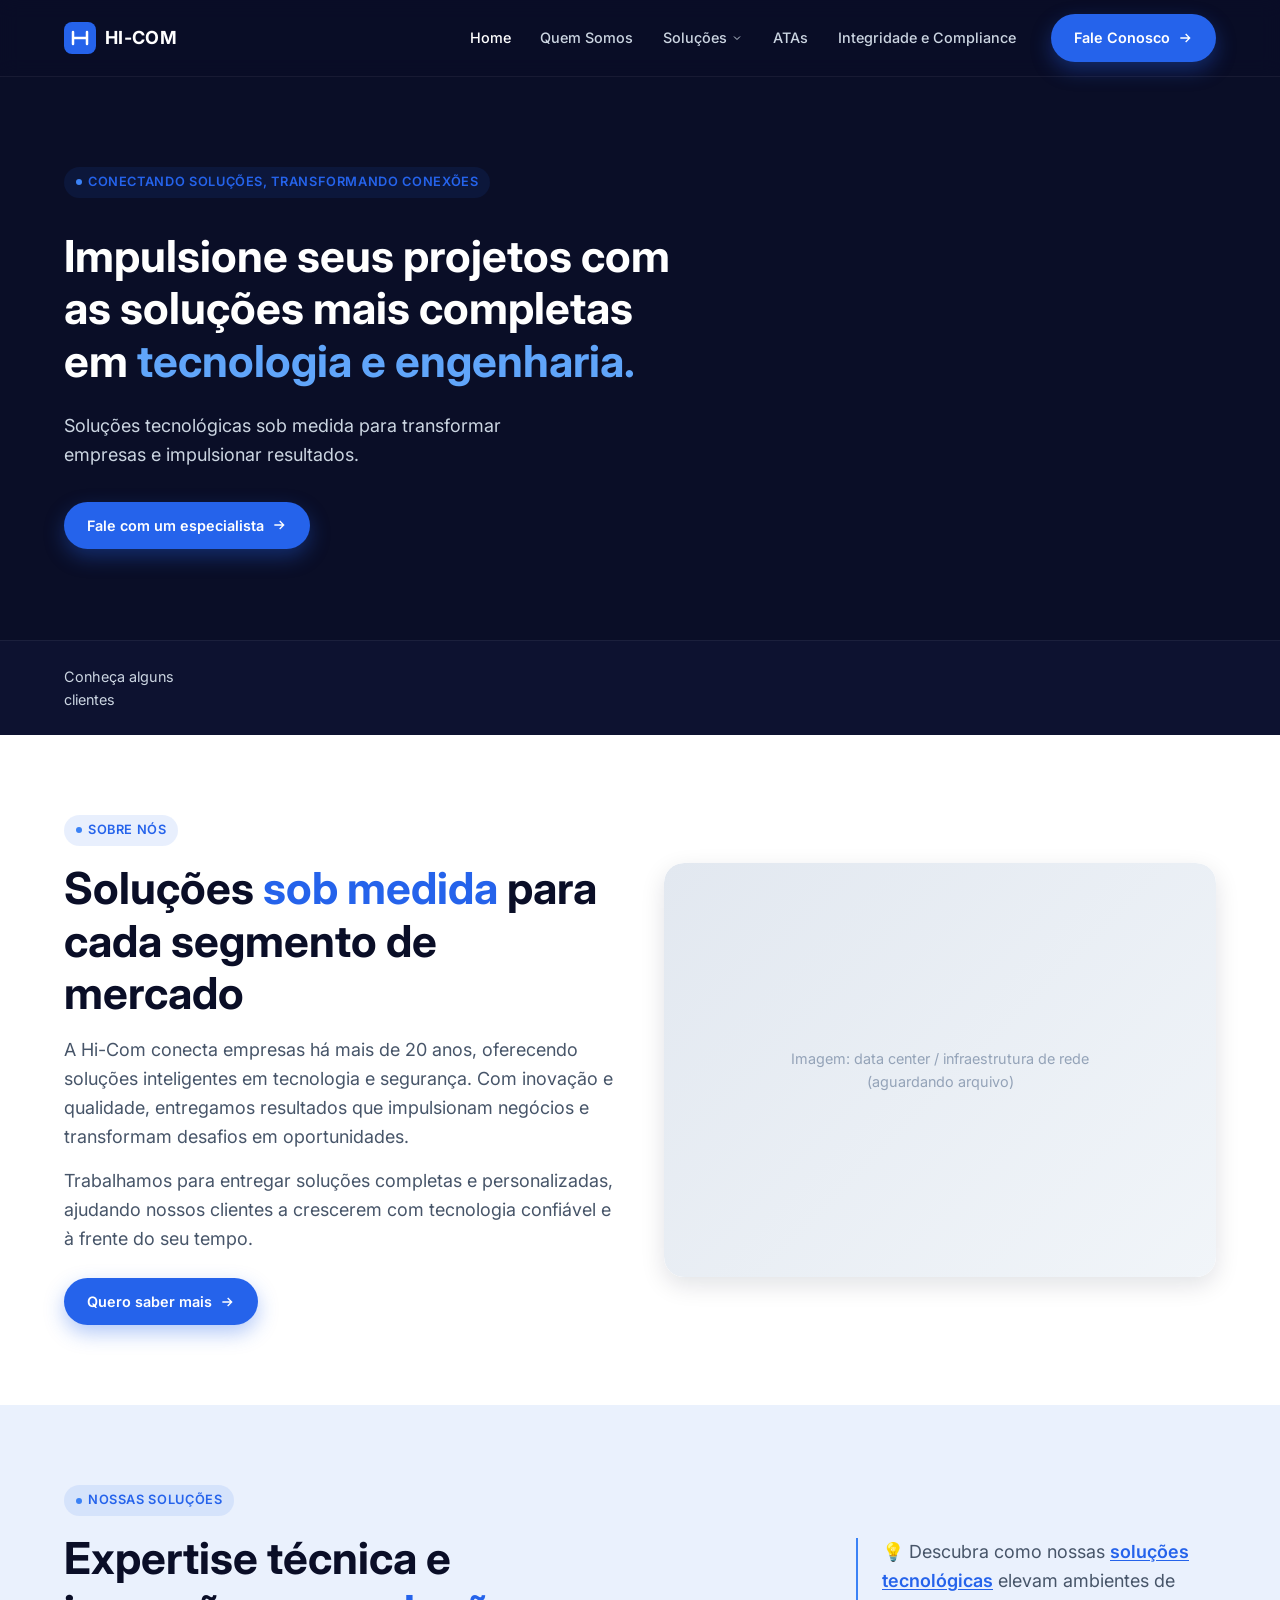
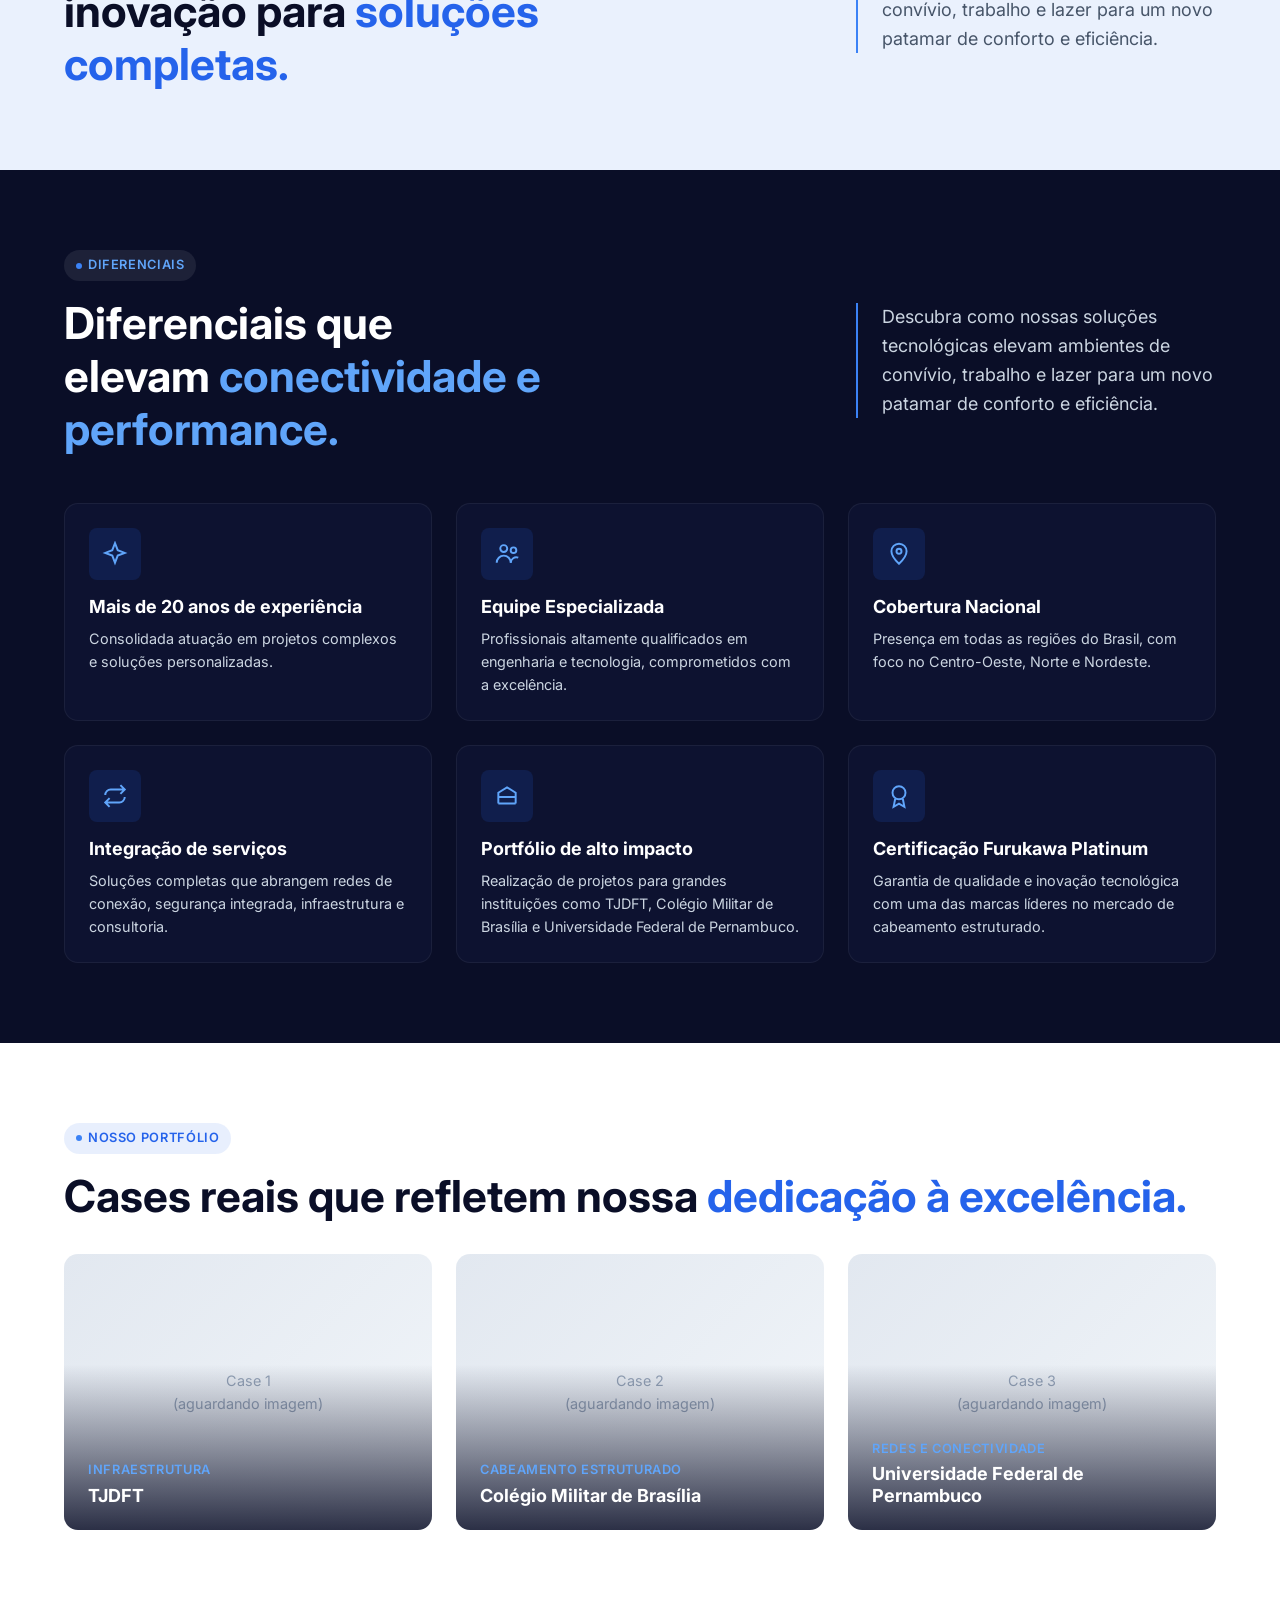
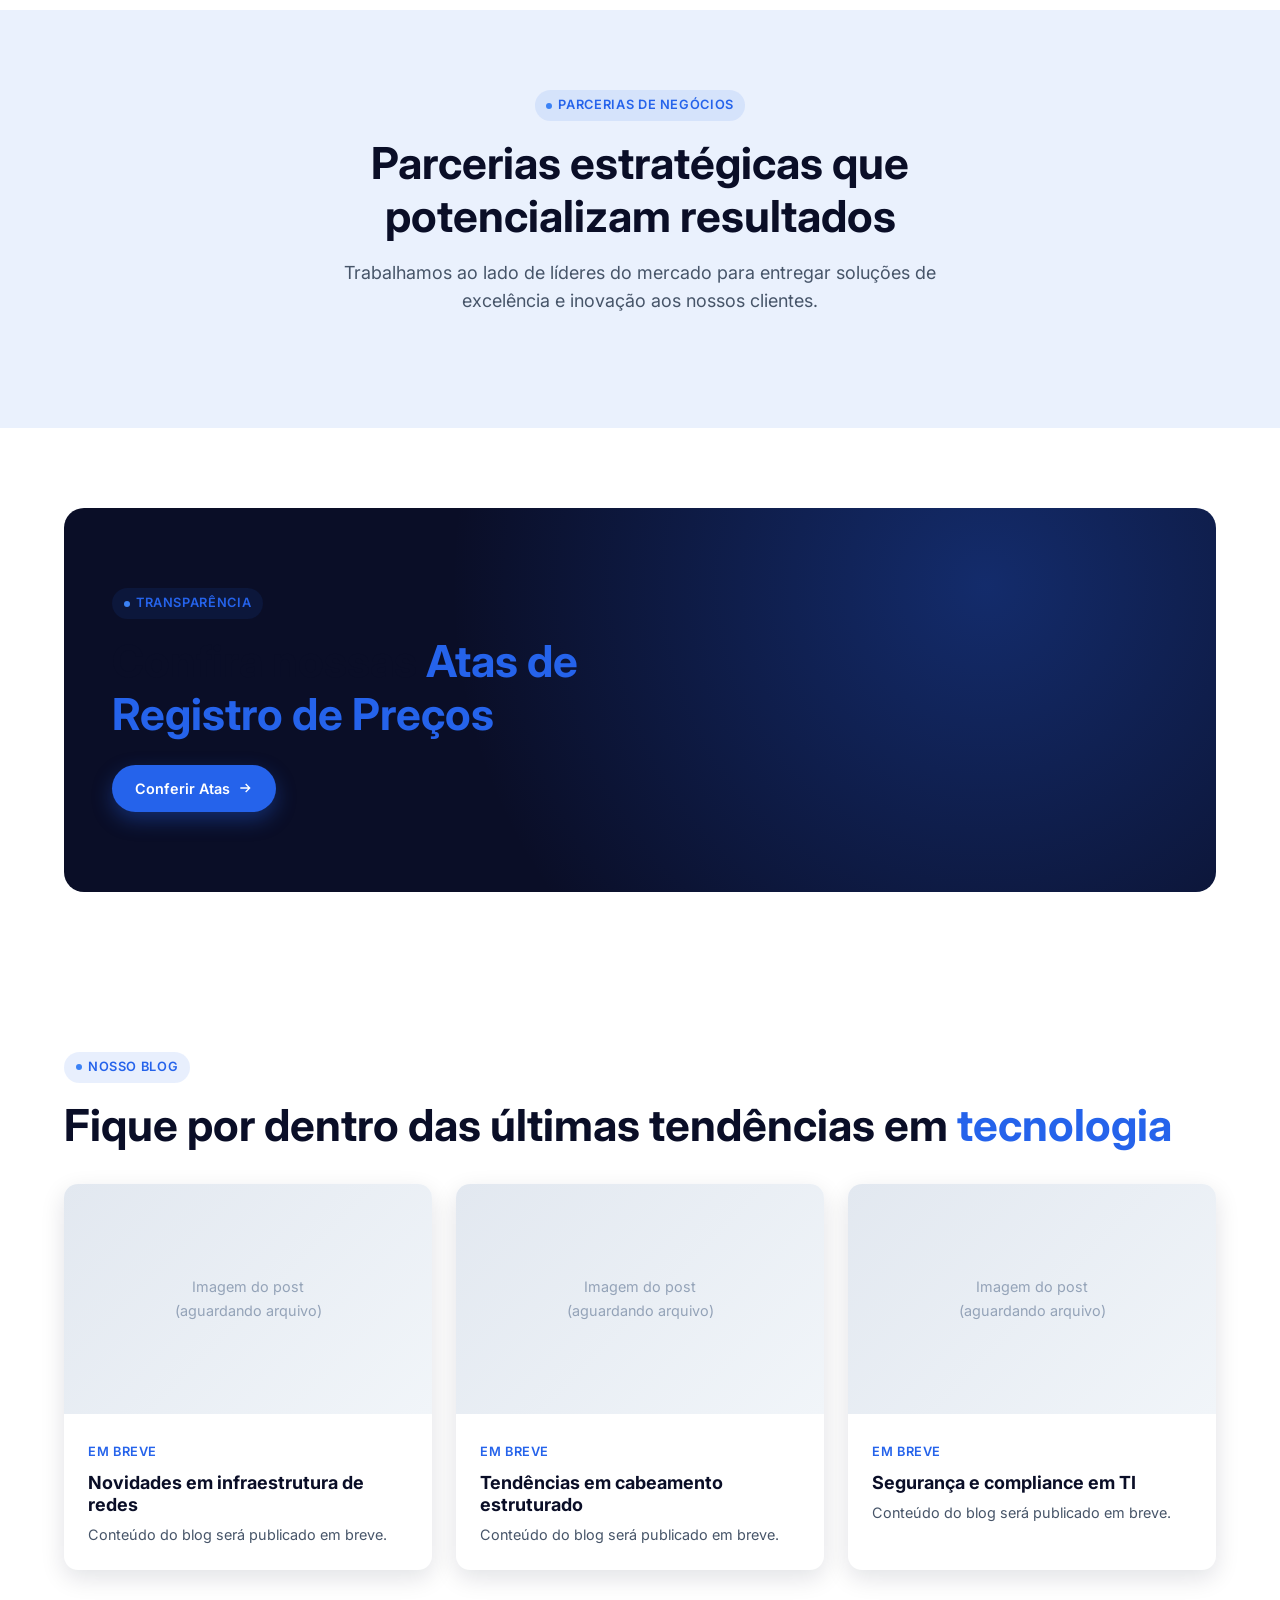
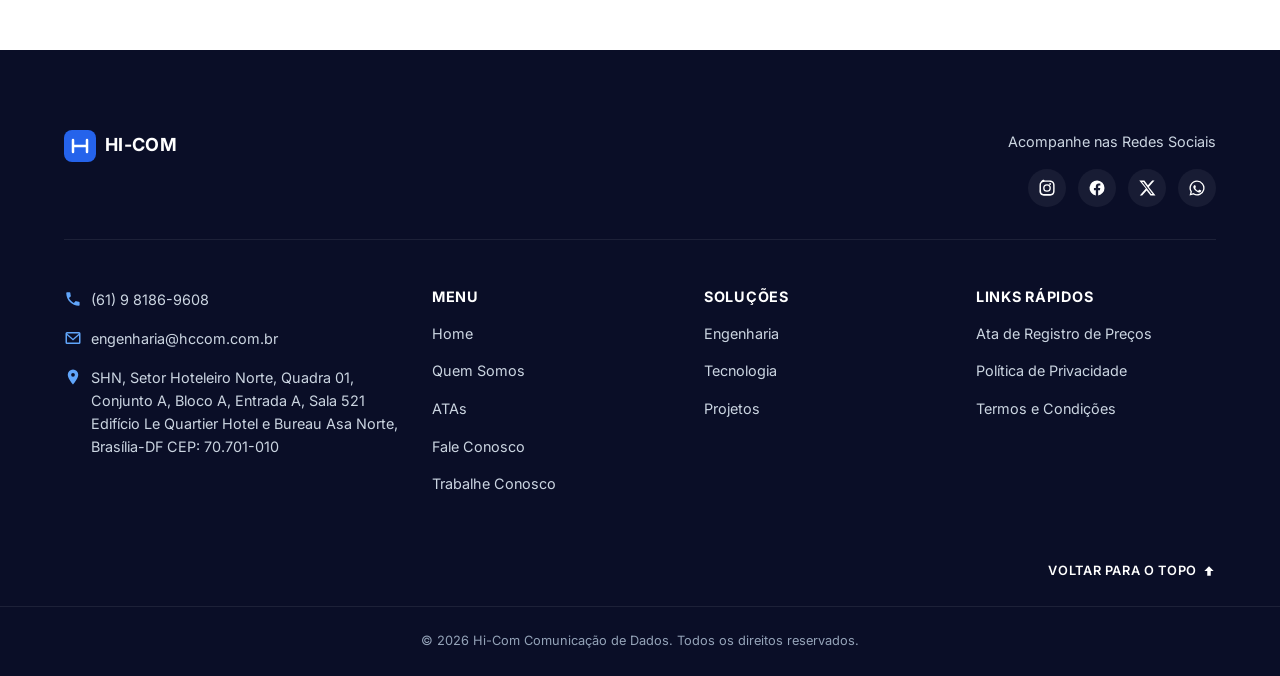
==== commit 4201c06a: "Adiciona seções finais: Parcerias, banner ATAs e Blog Completa a home replicando toda a ordem de seç" ====
--- a/index.html
+++ b/index.html
@@ -20,6 +20,7 @@
   <link rel="stylesheet" href="css/split-section.css">
   <link rel="stylesheet" href="css/cards.css">
   <link rel="stylesheet" href="css/portfolio.css">
+  <link rel="stylesheet" href="css/misc-sections.css">
   <link rel="stylesheet" href="css/footer.css">
 </head>
 <body>
@@ -264,7 +265,83 @@
       </div>
     </section>
 
-    <!-- Demais seções (Parcerias, ATAs, Blog) entram nos próximos passos -->
+    <!-- Parcerias -->
+    <section class="section section--tint partners">
+      <div class="container">
+        <div class="section-head">
+          <span class="eyebrow" style="justify-content:center;">Parcerias de negócios</span>
+          <h2 class="section-title">Parcerias estratégicas que potencializam resultados</h2>
+          <p class="section-desc">
+            Trabalhamos ao lado de líderes do mercado para entregar soluções de excelência e
+            inovação aos nossos clientes.
+          </p>
+        </div>
+        <div class="partners-track">
+          <!-- logos de parceiros entram aqui -->
+        </div>
+      </div>
+    </section>
+
+    <!-- Banner ATAs -->
+    <section class="section section--light">
+      <div class="container">
+        <div class="atas-banner">
+          <span class="eyebrow">Transparência</span>
+          <h2 class="section-title">Confira nossas <span class="highlight">Atas de Registro de Preços</span></h2>
+          <a href="pages/atas.html" class="btn btn-primary">
+            Conferir Atas
+            <svg width="16" height="16" viewBox="0 0 24 24" fill="none" stroke="currentColor" stroke-width="2">
+              <path d="M5 12h14M13 6l6 6-6 6"/>
+            </svg>
+          </a>
+        </div>
+      </div>
+    </section>
+
+    <!-- Blog -->
+    <section class="section section--light">
+      <div class="container">
+        <span class="eyebrow">Nosso blog</span>
+        <h2 class="section-title">
+          Fique por dentro das últimas tendências em <span class="highlight">tecnologia</span>
+        </h2>
+
+        <div class="blog-grid">
+          <article class="blog-card">
+            <div class="blog-card__media">
+              <div class="img-placeholder">Imagem do post<br>(aguardando arquivo)</div>
+            </div>
+            <div class="blog-card__body">
+              <span class="blog-card__date">Em breve</span>
+              <h3 class="blog-card__title">Novidades em infraestrutura de redes</h3>
+              <p class="blog-card__excerpt">Conteúdo do blog será publicado em breve.</p>
+            </div>
+          </article>
+
+          <article class="blog-card">
+            <div class="blog-card__media">
+              <div class="img-placeholder">Imagem do post<br>(aguardando arquivo)</div>
+            </div>
+            <div class="blog-card__body">
+              <span class="blog-card__date">Em breve</span>
+              <h3 class="blog-card__title">Tendências em cabeamento estruturado</h3>
+              <p class="blog-card__excerpt">Conteúdo do blog será publicado em breve.</p>
+            </div>
+          </article>
+
+          <article class="blog-card">
+            <div class="blog-card__media">
+              <div class="img-placeholder">Imagem do post<br>(aguardando arquivo)</div>
+            </div>
+            <div class="blog-card__body">
+              <span class="blog-card__date">Em breve</span>
+              <h3 class="blog-card__title">Segurança e compliance em TI</h3>
+              <p class="blog-card__excerpt">Conteúdo do blog será publicado em breve.</p>
+            </div>
+          </article>
+        </div>
+      </div>
+    </section>
   </main>
 
   <!-- Footer -->
--- a/css/misc-sections.css
+++ b/css/misc-sections.css
@@ -0,0 +1,98 @@
+/* Parcerias */
+.partners {
+  text-align: center;
+}
+
+.partners .section-head {
+  max-width: 640px;
+  margin: 0 auto var(--space-4);
+}
+
+.partners-track {
+  display: flex;
+  align-items: center;
+  justify-content: center;
+  flex-wrap: wrap;
+  gap: var(--space-5);
+}
+
+.partners-track img {
+  height: 36px;
+  width: auto;
+  opacity: 0.7;
+  filter: grayscale(1);
+}
+
+/* Banner ATAs */
+.atas-banner {
+  position: relative;
+  border-radius: var(--radius-lg);
+  overflow: hidden;
+  background-color: var(--color-navy-950);
+  background-image: radial-gradient(circle at 80% 20%, rgba(37, 99, 235, 0.35), transparent 55%);
+  padding: var(--space-6) var(--space-5);
+  color: var(--color-white);
+}
+
+.atas-banner .section-title {
+  max-width: 480px;
+}
+
+.atas-banner .btn {
+  margin-top: var(--space-3);
+}
+
+/* Blog */
+.blog-grid {
+  display: grid;
+  grid-template-columns: repeat(3, 1fr);
+  gap: var(--space-3);
+  margin-top: var(--space-4);
+}
+
+.blog-card {
+  border-radius: var(--radius-md);
+  overflow: hidden;
+  background-color: var(--color-white);
+  box-shadow: var(--shadow-md);
+}
+
+.blog-card__media {
+  aspect-ratio: 16 / 10;
+}
+
+.blog-card__media .img-placeholder {
+  border-radius: 0;
+  aspect-ratio: auto;
+  height: 100%;
+}
+
+.blog-card__body {
+  padding: var(--space-3);
+}
+
+.blog-card__date {
+  font-size: var(--fs-xs);
+  color: var(--color-blue-600);
+  font-weight: 600;
+  text-transform: uppercase;
+  letter-spacing: 0.05em;
+}
+
+.blog-card__title {
+  margin-top: 0.5em;
+  font-size: var(--fs-lg);
+  color: var(--color-navy-950);
+}
+
+.blog-card__excerpt {
+  margin-top: 0.5em;
+  font-size: var(--fs-sm);
+  color: var(--color-gray-600);
+}
+
+@media (max-width: 992px) {
+  .blog-grid {
+    grid-template-columns: 1fr;
+  }
+}
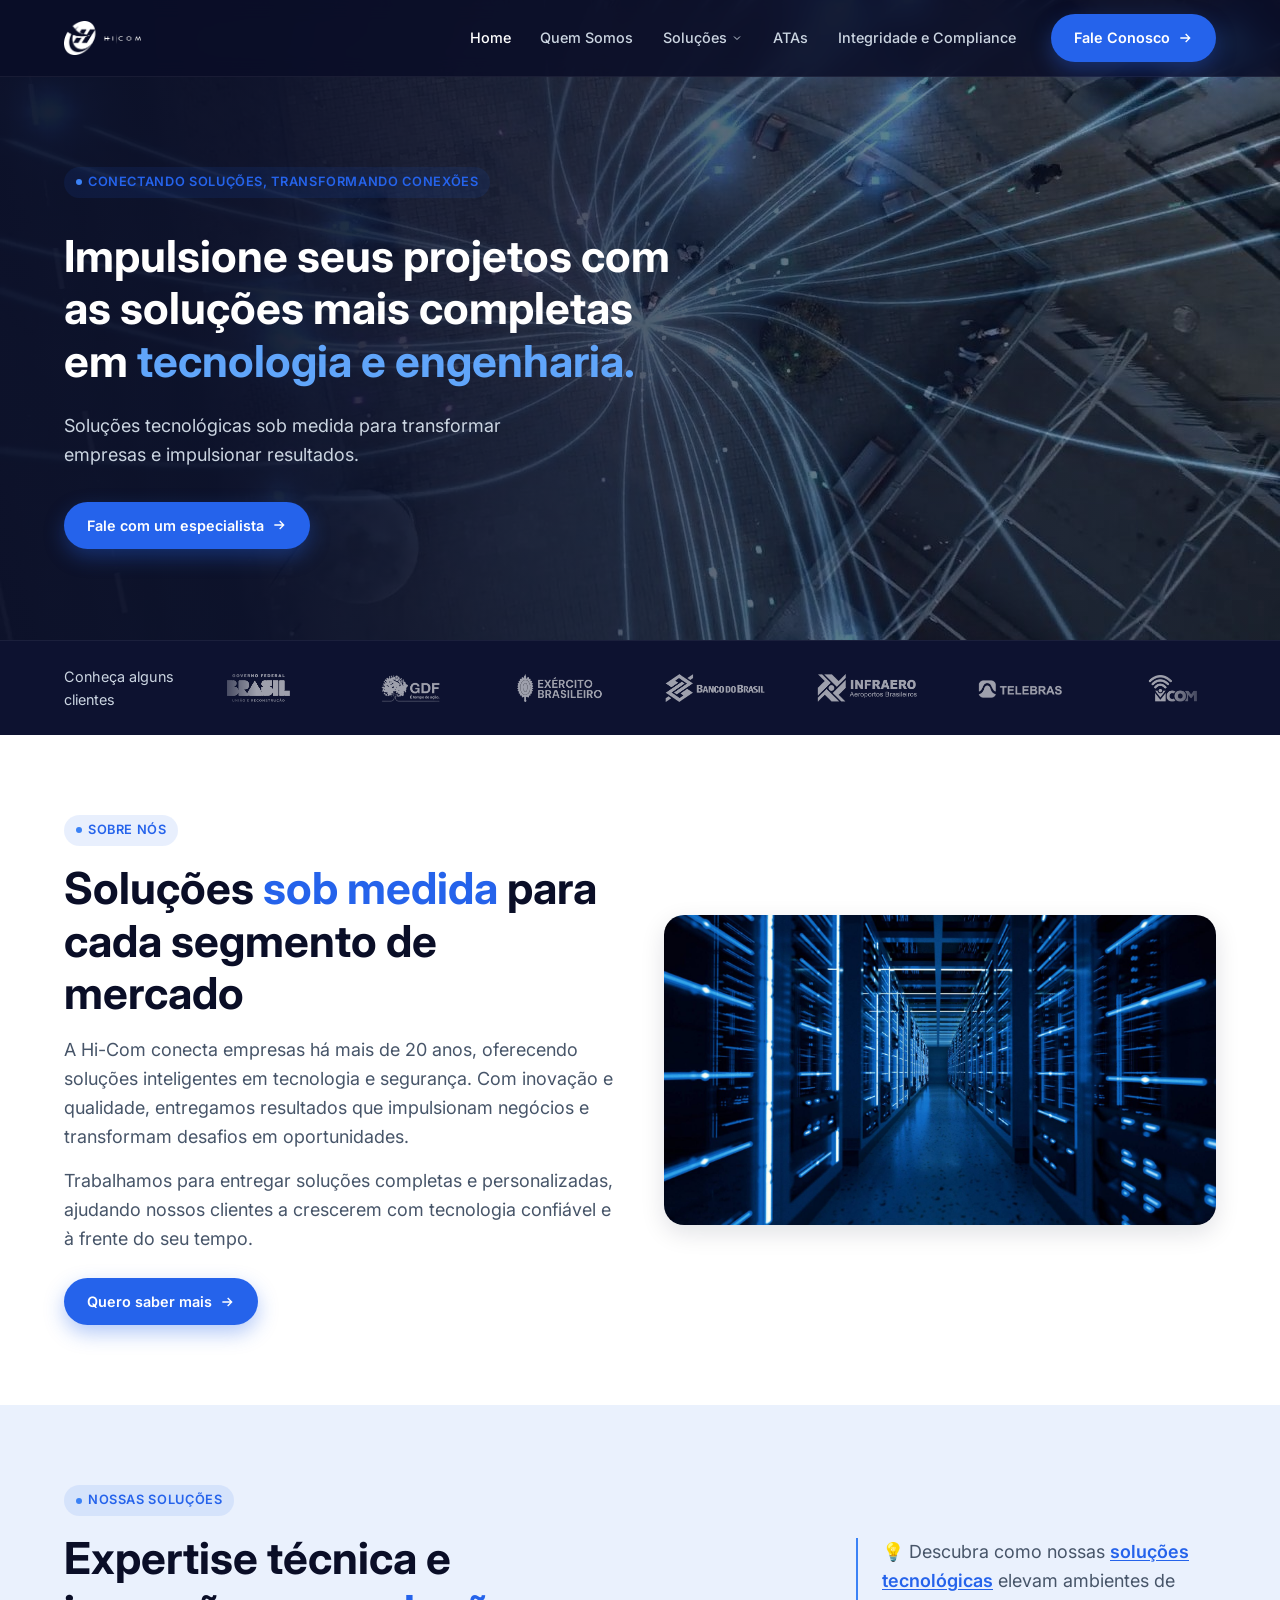
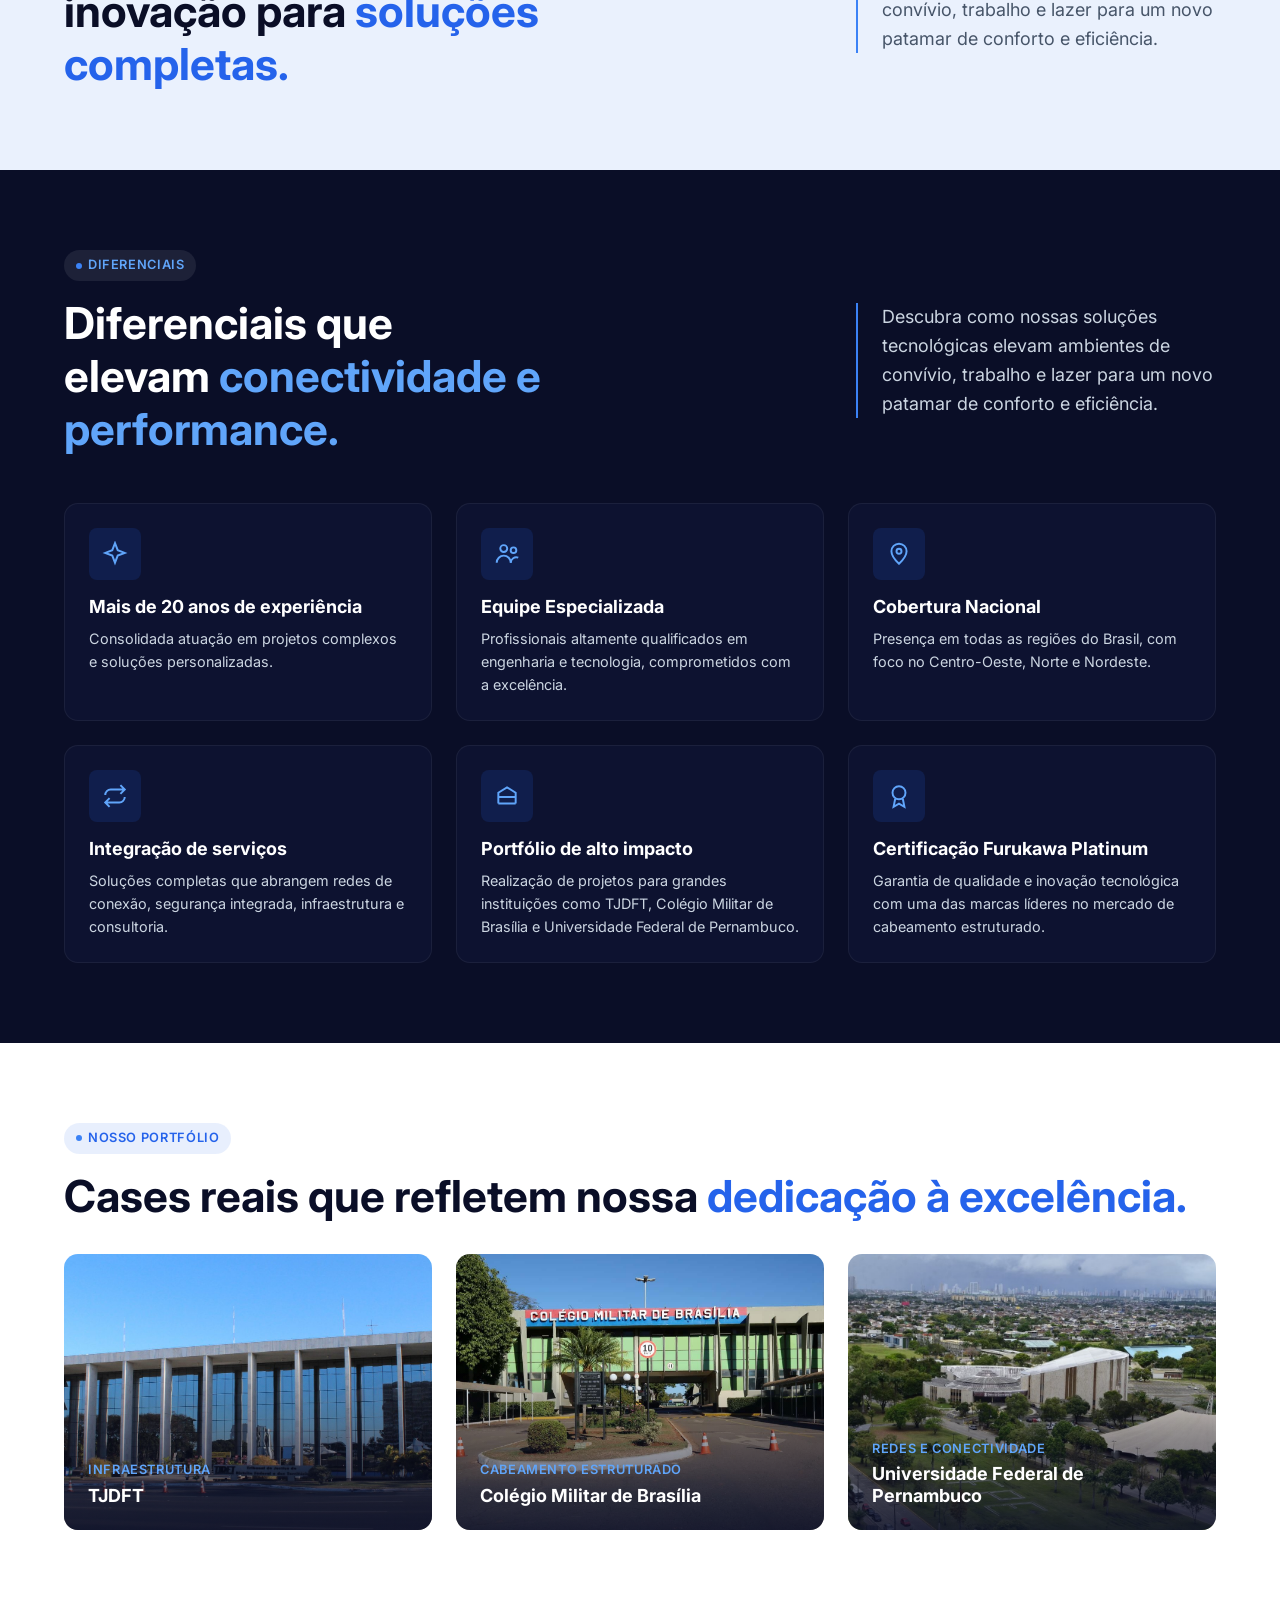
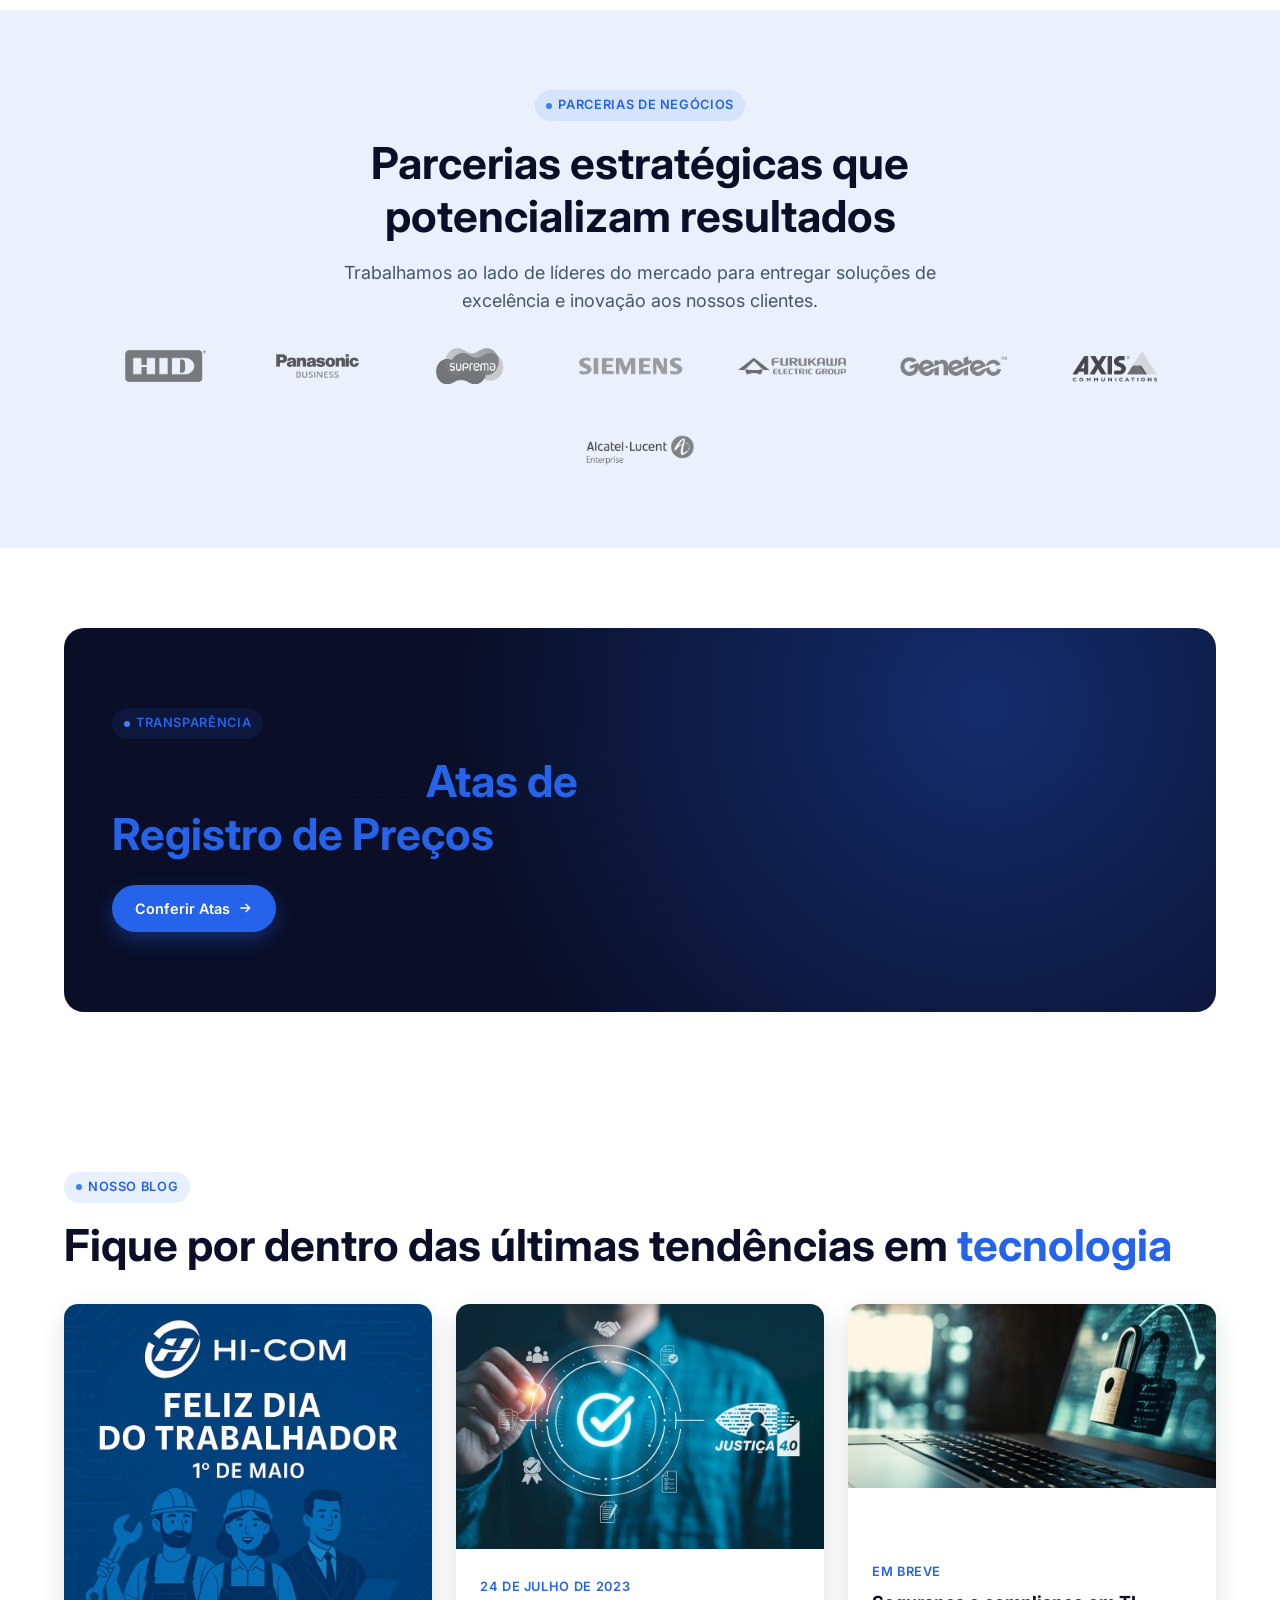
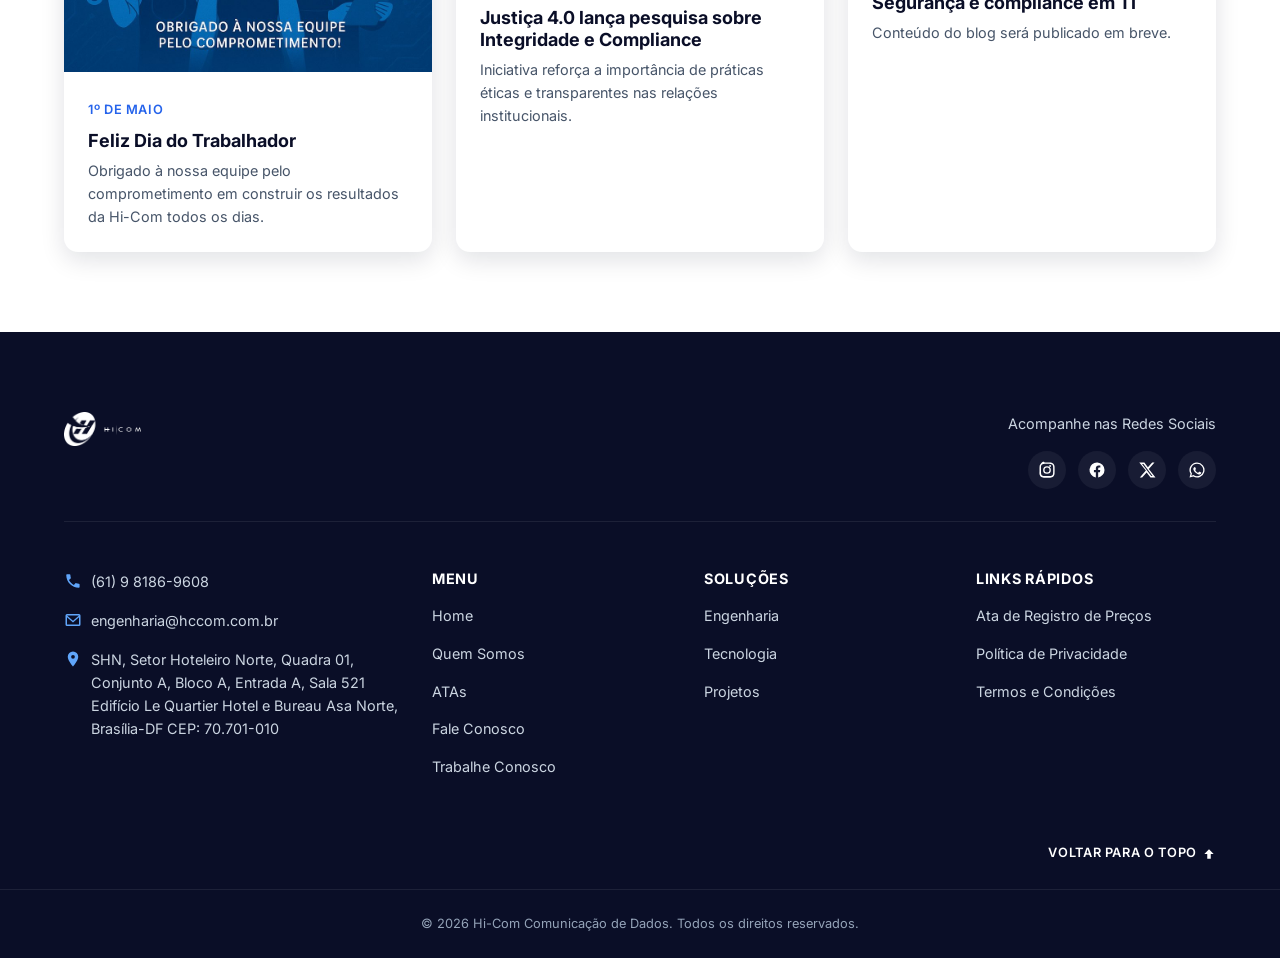
==== commit 28b9db06: "Aplica imagens, vídeos e logos reais em todo o site Organiza os arquivos enviados em assets/ dentro " ====
--- a/index.html
+++ b/index.html
@@ -6,7 +6,7 @@
   <title>Hi-Com | Comunicação de Dados</title>
   <meta name="description" content="A Hi-Com conecta empresas há mais de 20 anos, oferecendo soluções inteligentes em tecnologia e segurança.">
 
-  <link rel="icon" href="img/logo.svg" type="image/svg+xml">
+  <link rel="icon" href="img/favicon.png" type="image/png">
 
   <link rel="preconnect" href="https://fonts.googleapis.com">
   <link rel="preconnect" href="https://fonts.gstatic.com" crossorigin>
@@ -29,8 +29,7 @@
   <header class="site-header">
     <div class="container">
       <a href="index.html" class="logo">
-        <img src="img/logo.svg" alt="Hi-Com">
-        HI-COM
+        <img src="img/logo-white.png" alt="Hi-Com">
       </a>
 
       <nav class="nav" id="mainNav">
@@ -62,7 +61,7 @@
           </li>
         </ul>
 
-        <a href="pages/fale-conosco.html" class="btn btn-primary nav-cta">
+        <a href="https://api.whatsapp.com/send/?phone=5561991869608&text=Ol%C3%A1%2C+vim+pelo+site+da+HiCom&type=phone_number&app_absent=0" target="_blank" rel="noopener noreferrer" class="btn btn-primary nav-cta">
           Fale Conosco
           <svg width="16" height="16" viewBox="0 0 24 24" fill="none" stroke="currentColor" stroke-width="2">
             <path d="M5 12h14M13 6l6 6-6 6"/>
@@ -81,6 +80,9 @@
   <main>
     <!-- Hero -->
     <section class="hero">
+      <video class="hero-video" autoplay muted loop playsinline poster="img/hero-poster.jpg">
+        <source src="img/hero-bg.mp4" type="video/mp4">
+      </video>
       <div class="container">
         <div class="hero-content">
           <span class="eyebrow">Conectando soluções, transformando conexões</span>
@@ -92,7 +94,7 @@
             Soluções tecnológicas sob medida para transformar empresas e impulsionar resultados.
           </p>
           <div class="hero-actions">
-            <a href="pages/fale-conosco.html" class="btn btn-primary">
+            <a href="https://api.whatsapp.com/send/?phone=5561991869608&text=Ol%C3%A1%2C+vim+pelo+site+da+HiCom&type=phone_number&app_absent=0" target="_blank" rel="noopener noreferrer" class="btn btn-primary">
               Fale com um especialista
               <svg width="16" height="16" viewBox="0 0 24 24" fill="none" stroke="currentColor" stroke-width="2">
                 <path d="M5 12h14M13 6l6 6-6 6"/>
@@ -108,7 +110,52 @@
       <div class="container">
         <span class="clients-strip__label">Conheça alguns<br>clientes</span>
         <div class="clients-track">
-          <!-- logos de clientes entram aqui -->
+          <div class="clients-track__inner">
+            <img src="img/clients/governofederal.png" alt="Governo Federal" loading="lazy">
+            <img src="img/clients/gdf.png" alt="GDF" loading="lazy">
+            <img src="img/clients/exercito.png" alt="Exército Brasileiro" loading="lazy">
+            <img src="img/clients/bancodobrasil.png" alt="Banco do Brasil" loading="lazy">
+            <img src="img/clients/infraero.png" alt="Infraero" loading="lazy">
+            <img src="img/clients/telebras.png" alt="Telebras" loading="lazy">
+            <img src="img/clients/mcom.png" alt="Ministério das Comunicações" loading="lazy">
+            <img src="img/clients/aeb.png" alt="AEB" loading="lazy">
+            <img src="img/clients/cnpq.png" alt="CNPq" loading="lazy">
+            <img src="img/clients/institutofederal.png" alt="Instituto Federal" loading="lazy">
+            <img src="img/clients/ufrj.png" alt="UFRJ" loading="lazy">
+            <img src="img/clients/ufrn.png" alt="UFRN" loading="lazy">
+            <img src="img/clients/ufrrj.png" alt="UFRRJ" loading="lazy">
+            <img src="img/clients/ufsm.png" alt="UFSM" loading="lazy">
+            <img src="img/clients/ufac.png" alt="UFAC" loading="lazy">
+            <img src="img/clients/unipampa.png" alt="UNIPAMPA" loading="lazy">
+            <img src="img/clients/furg.png" alt="FURG" loading="lazy">
+            <img src="img/clients/saoluis.png" alt="Prefeitura de São Luís" loading="lazy">
+            <img src="img/clients/gdfnet.png" alt="GDFNet" loading="lazy">
+            <img src="img/clients/policor.png" alt="PoliCor" loading="lazy">
+            <img src="img/clients/huawei.png" alt="Huawei" loading="lazy">
+          </div>
+          <div class="clients-track__inner" aria-hidden="true">
+            <img src="img/clients/governofederal.png" alt="" loading="lazy">
+            <img src="img/clients/gdf.png" alt="" loading="lazy">
+            <img src="img/clients/exercito.png" alt="" loading="lazy">
+            <img src="img/clients/bancodobrasil.png" alt="" loading="lazy">
+            <img src="img/clients/infraero.png" alt="" loading="lazy">
+            <img src="img/clients/telebras.png" alt="" loading="lazy">
+            <img src="img/clients/mcom.png" alt="" loading="lazy">
+            <img src="img/clients/aeb.png" alt="" loading="lazy">
+            <img src="img/clients/cnpq.png" alt="" loading="lazy">
+            <img src="img/clients/institutofederal.png" alt="" loading="lazy">
+            <img src="img/clients/ufrj.png" alt="" loading="lazy">
+            <img src="img/clients/ufrn.png" alt="" loading="lazy">
+            <img src="img/clients/ufrrj.png" alt="" loading="lazy">
+            <img src="img/clients/ufsm.png" alt="" loading="lazy">
+            <img src="img/clients/ufac.png" alt="" loading="lazy">
+            <img src="img/clients/unipampa.png" alt="" loading="lazy">
+            <img src="img/clients/furg.png" alt="" loading="lazy">
+            <img src="img/clients/saoluis.png" alt="" loading="lazy">
+            <img src="img/clients/gdfnet.png" alt="" loading="lazy">
+            <img src="img/clients/policor.png" alt="" loading="lazy">
+            <img src="img/clients/huawei.png" alt="" loading="lazy">
+          </div>
         </div>
       </div>
     </section>
@@ -139,7 +186,7 @@
             </a>
           </div>
           <div class="split-media">
-            <div class="img-placeholder">Imagem: data center / infraestrutura de rede<br>(aguardando arquivo)</div>
+            <img src="img/cases/solucoes-sob-medida.jpg" alt="Data center e infraestrutura de rede Hi-Com">
           </div>
         </div>
       </div>
@@ -241,21 +288,21 @@
 
         <div class="portfolio-grid">
           <div class="portfolio-card">
-            <div class="img-placeholder">Case 1<br>(aguardando imagem)</div>
+            <img src="img/cases/case-tjdft.jpg" alt="Case TJDFT">
             <div class="portfolio-card__overlay">
               <span class="portfolio-card__tag">Infraestrutura</span>
               <h3 class="portfolio-card__title">TJDFT</h3>
             </div>
           </div>
           <div class="portfolio-card">
-            <div class="img-placeholder">Case 2<br>(aguardando imagem)</div>
+            <img src="img/cases/case-colegio-militar.jpg" alt="Case Colégio Militar de Brasília">
             <div class="portfolio-card__overlay">
               <span class="portfolio-card__tag">Cabeamento Estruturado</span>
               <h3 class="portfolio-card__title">Colégio Militar de Brasília</h3>
             </div>
           </div>
           <div class="portfolio-card">
-            <div class="img-placeholder">Case 3<br>(aguardando imagem)</div>
+            <img src="img/cases/case-ufpe.jpg" alt="Case Universidade Federal de Pernambuco">
             <div class="portfolio-card__overlay">
               <span class="portfolio-card__tag">Redes e Conectividade</span>
               <h3 class="portfolio-card__title">Universidade Federal de Pernambuco</h3>
@@ -277,7 +324,14 @@
           </p>
         </div>
         <div class="partners-track">
-          <!-- logos de parceiros entram aqui -->
+          <img src="img/partners/hid.png" alt="HID" loading="lazy">
+          <img src="img/partners/panasonic-business.png" alt="Panasonic Business" loading="lazy">
+          <img src="img/partners/suprema.png" alt="Suprema" loading="lazy">
+          <img src="img/partners/siemens.png" alt="Siemens" loading="lazy">
+          <img src="img/partners/furukawa.png" alt="Furukawa Electric Group" loading="lazy">
+          <img src="img/partners/genetec.png" alt="Genetec" loading="lazy">
+          <img src="img/partners/axis.png" alt="AXIS Communications" loading="lazy">
+          <img src="img/partners/alcatel-lucent.png" alt="Alcatel-Lucent Enterprise" loading="lazy">
         </div>
       </div>
     </section>
@@ -309,29 +363,29 @@
         <div class="blog-grid">
           <article class="blog-card">
             <div class="blog-card__media">
-              <div class="img-placeholder">Imagem do post<br>(aguardando arquivo)</div>
+              <img src="img/blog/dia-do-trabalhador.jpg" alt="Feliz Dia do Trabalhador - Hi-Com">
             </div>
             <div class="blog-card__body">
-              <span class="blog-card__date">Em breve</span>
-              <h3 class="blog-card__title">Novidades em infraestrutura de redes</h3>
-              <p class="blog-card__excerpt">Conteúdo do blog será publicado em breve.</p>
+              <span class="blog-card__date">1º de maio</span>
+              <h3 class="blog-card__title">Feliz Dia do Trabalhador</h3>
+              <p class="blog-card__excerpt">Obrigado à nossa equipe pelo comprometimento em construir os resultados da Hi-Com todos os dias.</p>
             </div>
           </article>
 
           <article class="blog-card">
             <div class="blog-card__media">
-              <div class="img-placeholder">Imagem do post<br>(aguardando arquivo)</div>
+              <img src="img/blog/justica-4-0.jpg" alt="Justiça 4.0 lança pesquisa sobre Integridade e Compliance">
             </div>
             <div class="blog-card__body">
-              <span class="blog-card__date">Em breve</span>
-              <h3 class="blog-card__title">Tendências em cabeamento estruturado</h3>
-              <p class="blog-card__excerpt">Conteúdo do blog será publicado em breve.</p>
+              <span class="blog-card__date">24 de julho de 2023</span>
+              <h3 class="blog-card__title">Justiça 4.0 lança pesquisa sobre Integridade e Compliance</h3>
+              <p class="blog-card__excerpt">Iniciativa reforça a importância de práticas éticas e transparentes nas relações institucionais.</p>
             </div>
           </article>
 
           <article class="blog-card">
             <div class="blog-card__media">
-              <div class="img-placeholder">Imagem do post<br>(aguardando arquivo)</div>
+              <img src="img/blog/seguranca-ti.jpg" alt="Segurança e compliance em TI">
             </div>
             <div class="blog-card__body">
               <span class="blog-card__date">Em breve</span>
@@ -350,9 +404,8 @@
       <div class="footer-top">
         <div class="footer-brand">
           <a href="index.html" class="logo">
-            <img src="img/logo.svg" alt="Hi-Com">
-            HI-COM
-          </a>
+            <img src="img/logo-white.png" alt="Hi-Com">
+      </a>
         </div>
         <div class="footer-social">
           <span class="footer-social__label">Acompanhe nas Redes Sociais</span>
@@ -397,7 +450,7 @@
             <li><a href="index.html">Home</a></li>
             <li><a href="pages/quem-somos.html">Quem Somos</a></li>
             <li><a href="pages/atas.html">ATAs</a></li>
-            <li><a href="pages/fale-conosco.html">Fale Conosco</a></li>
+            <li><a href="https://api.whatsapp.com/send/?phone=5561991869608&text=Ol%C3%A1%2C+vim+pelo+site+da+HiCom&type=phone_number&app_absent=0" target="_blank" rel="noopener noreferrer">Fale Conosco</a></li>
             <li><a href="pages/trabalhe-conosco.html">Trabalhe Conosco</a></li>
           </ul>
         </div>
--- a/css/header.css
+++ b/css/header.css
@@ -27,7 +27,7 @@
 }
 
 .logo img {
-  height: 32px;
+  height: 34px;
   width: auto;
 }
 
--- a/css/hero.css
+++ b/css/hero.css
@@ -5,11 +5,30 @@
   align-items: center;
   padding-top: 76px;
   background-color: var(--color-navy-950);
-  background-image: linear-gradient(90deg, rgba(10, 14, 39, 0.92) 20%, rgba(10, 14, 39, 0.55) 65%, rgba(10, 14, 39, 0.3) 100%), url("../img/hero-bg.jpg");
-  background-size: cover;
-  background-position: center;
   color: var(--color-white);
   overflow: hidden;
+}
+
+.hero::before {
+  content: "";
+  position: absolute;
+  inset: 0;
+  background-image: linear-gradient(90deg, rgba(10, 14, 39, 0.92) 20%, rgba(10, 14, 39, 0.55) 65%, rgba(10, 14, 39, 0.3) 100%);
+  z-index: 1;
+}
+
+.hero-video {
+  position: absolute;
+  inset: 0;
+  width: 100%;
+  height: 100%;
+  object-fit: cover;
+  z-index: 0;
+}
+
+.hero .container {
+  position: relative;
+  z-index: 2;
 }
 
 .hero-content {
@@ -57,10 +76,18 @@
 
 .clients-track {
   display: flex;
+  overflow: hidden;
+  flex: 1;
+  mask-image: linear-gradient(90deg, transparent, #000 5%, #000 95%, transparent);
+}
+
+.clients-track__inner {
+  display: flex;
   align-items: center;
   gap: var(--space-5);
-  overflow: hidden;
-  flex: 1;
+  flex-shrink: 0;
+  padding-right: var(--space-5);
+  animation: clients-scroll 40s linear infinite;
 }
 
 .clients-track img {
@@ -68,6 +95,22 @@
   width: auto;
   opacity: 0.6;
   filter: grayscale(1) brightness(2);
+  flex-shrink: 0;
+}
+
+@keyframes clients-scroll {
+  from {
+    transform: translateX(0);
+  }
+  to {
+    transform: translateX(-100%);
+  }
+}
+
+@media (prefers-reduced-motion: reduce) {
+  .clients-track__inner {
+    animation: none;
+  }
 }
 
 @media (max-width: 768px) {
--- a/css/misc-sections.css
+++ b/css/misc-sections.css
@@ -21,6 +21,20 @@
   width: auto;
   opacity: 0.7;
   filter: grayscale(1);
+}
+
+.partner-badge {
+  display: inline-flex;
+  align-items: center;
+  justify-content: center;
+  padding: 0.5em 1.2em;
+  border-radius: var(--radius-sm);
+  background-color: var(--color-white);
+  box-shadow: var(--shadow-md);
+  font-weight: 800;
+  font-size: var(--fs-base);
+  color: var(--color-gray-600);
+  letter-spacing: 0.02em;
 }
 
 /* Banner ATAs */
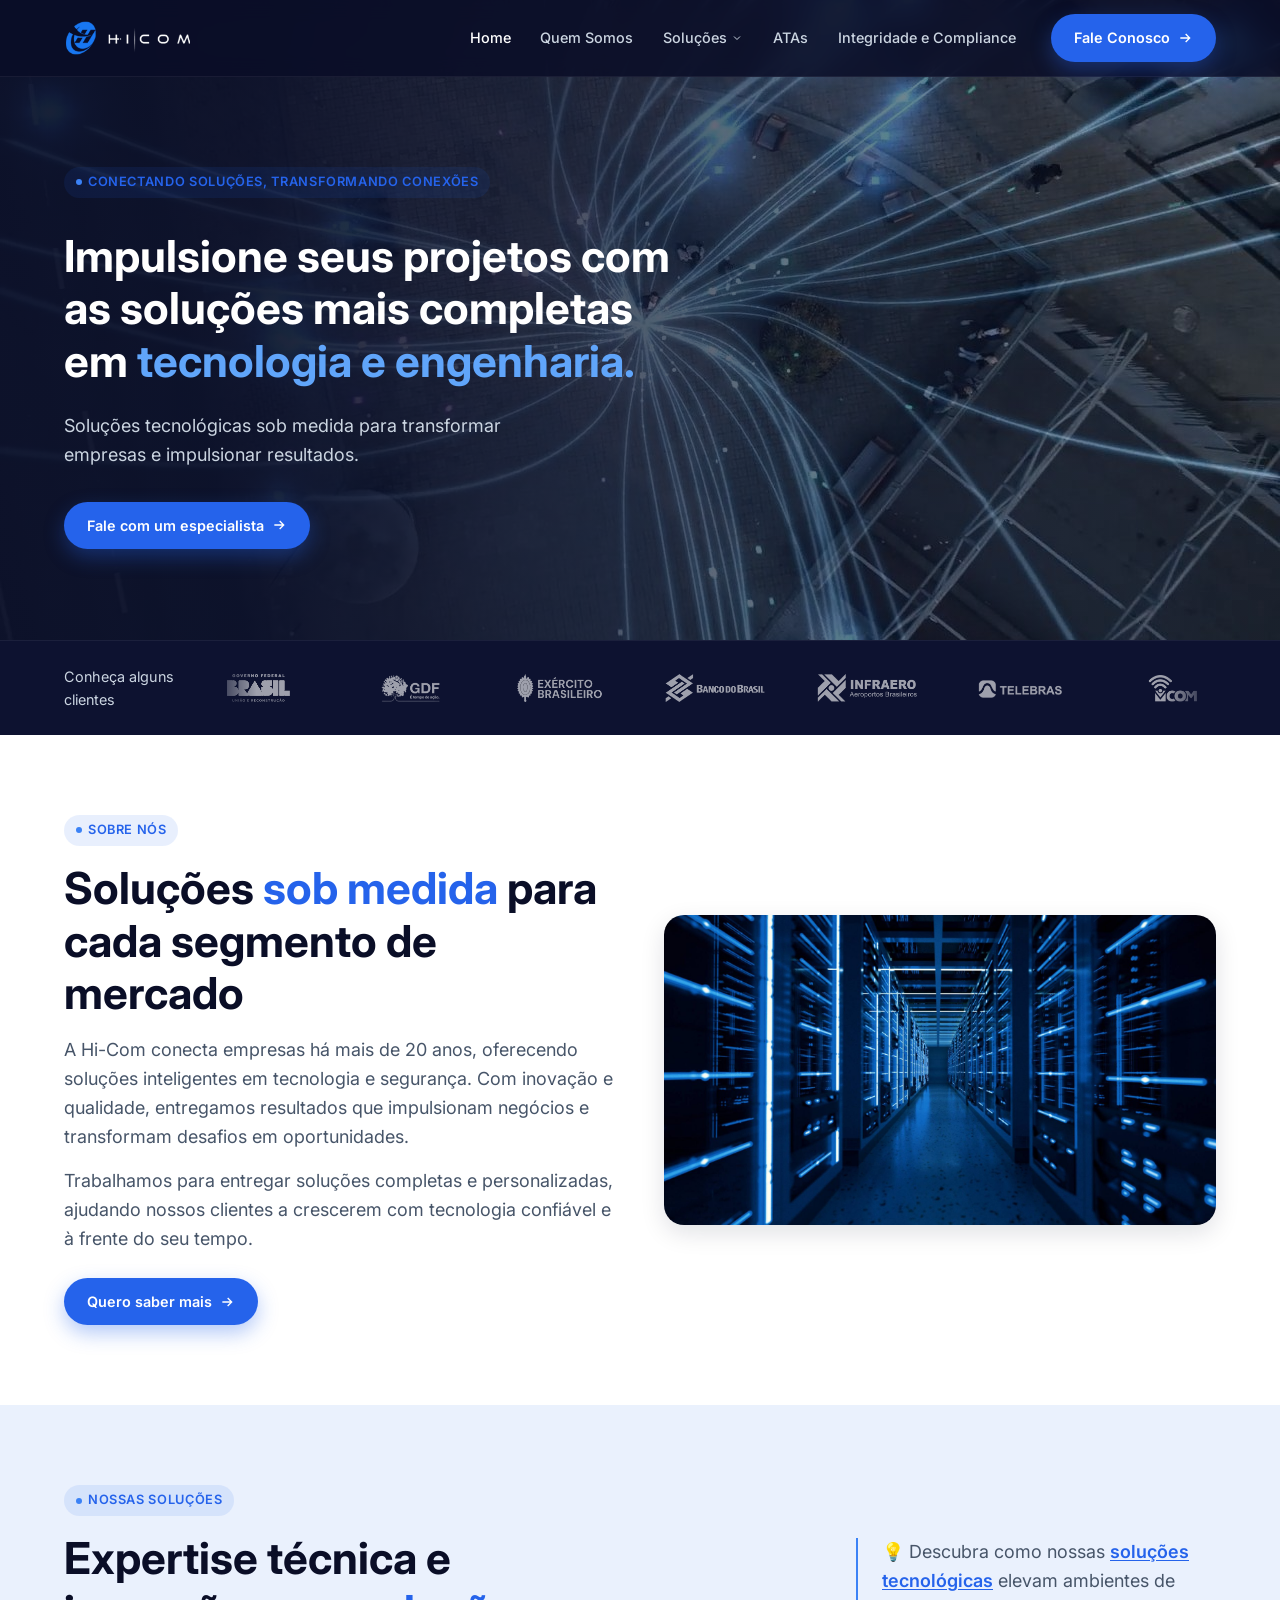
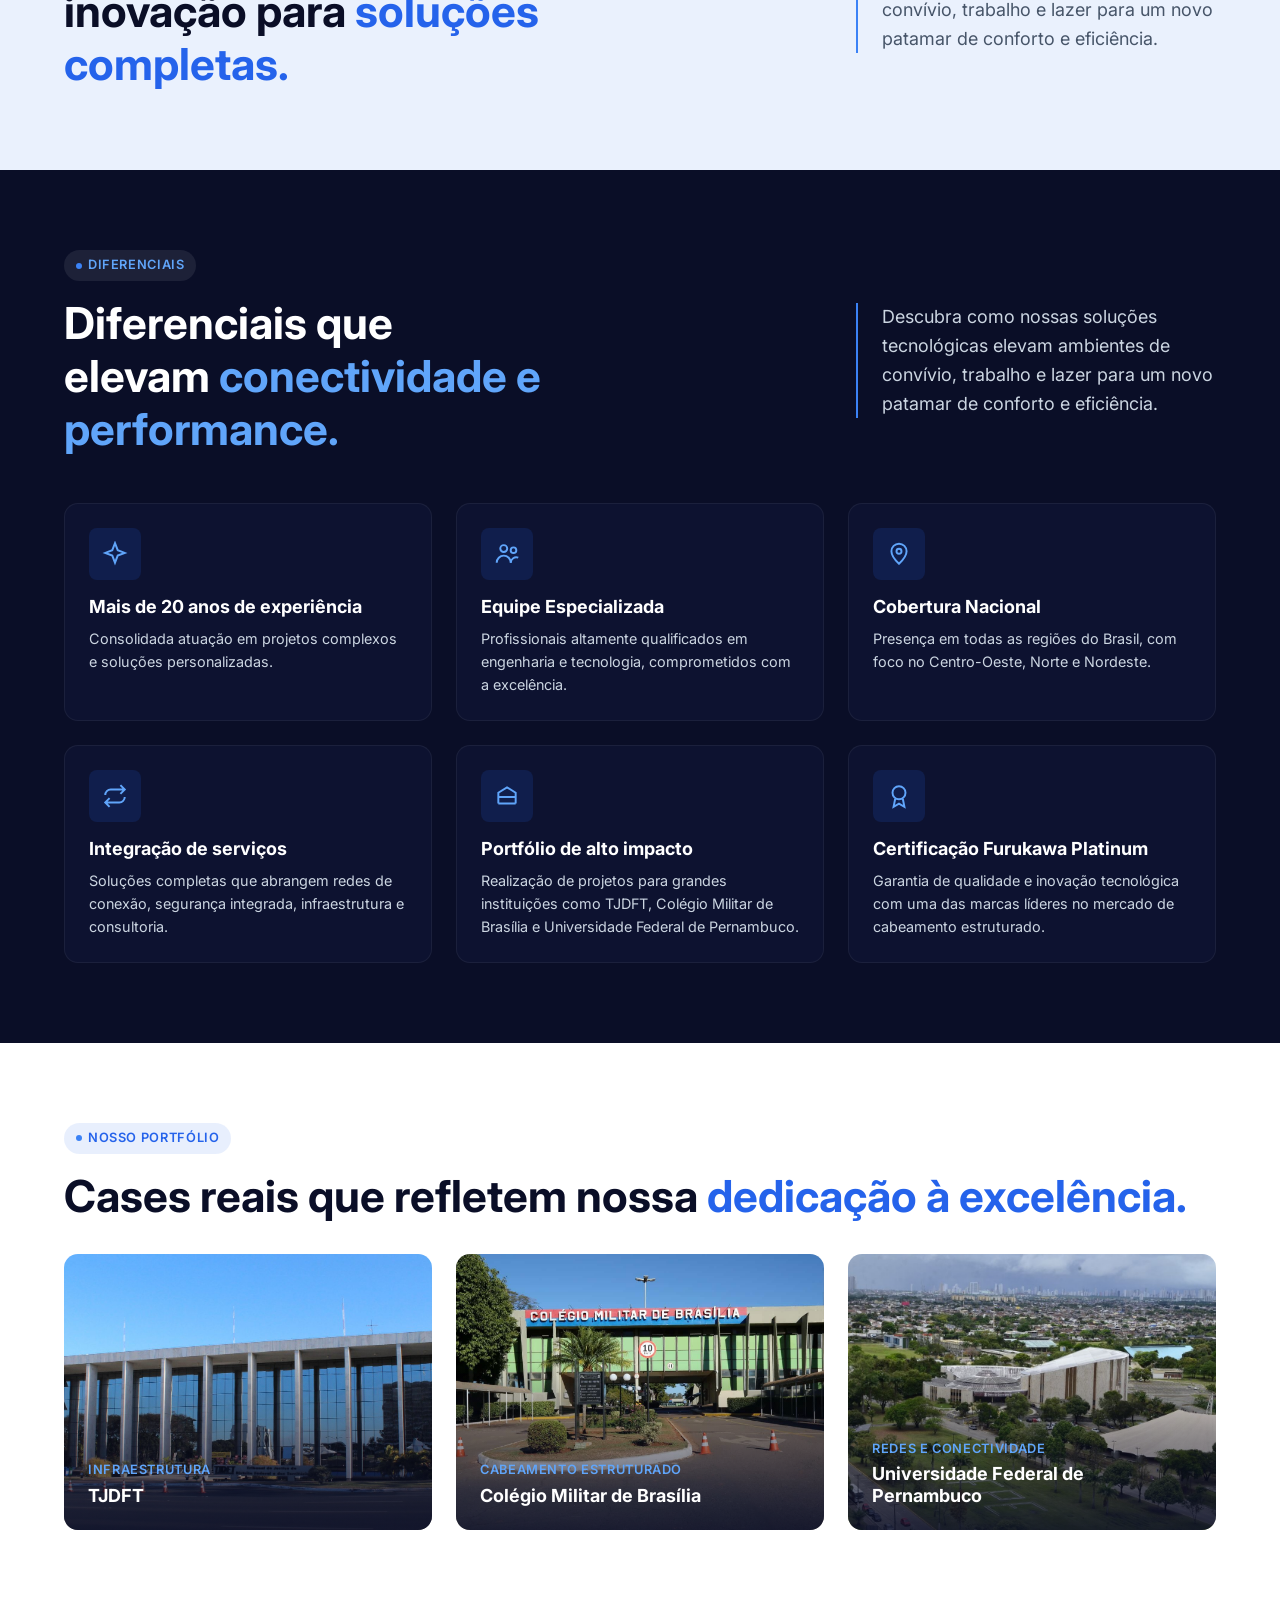
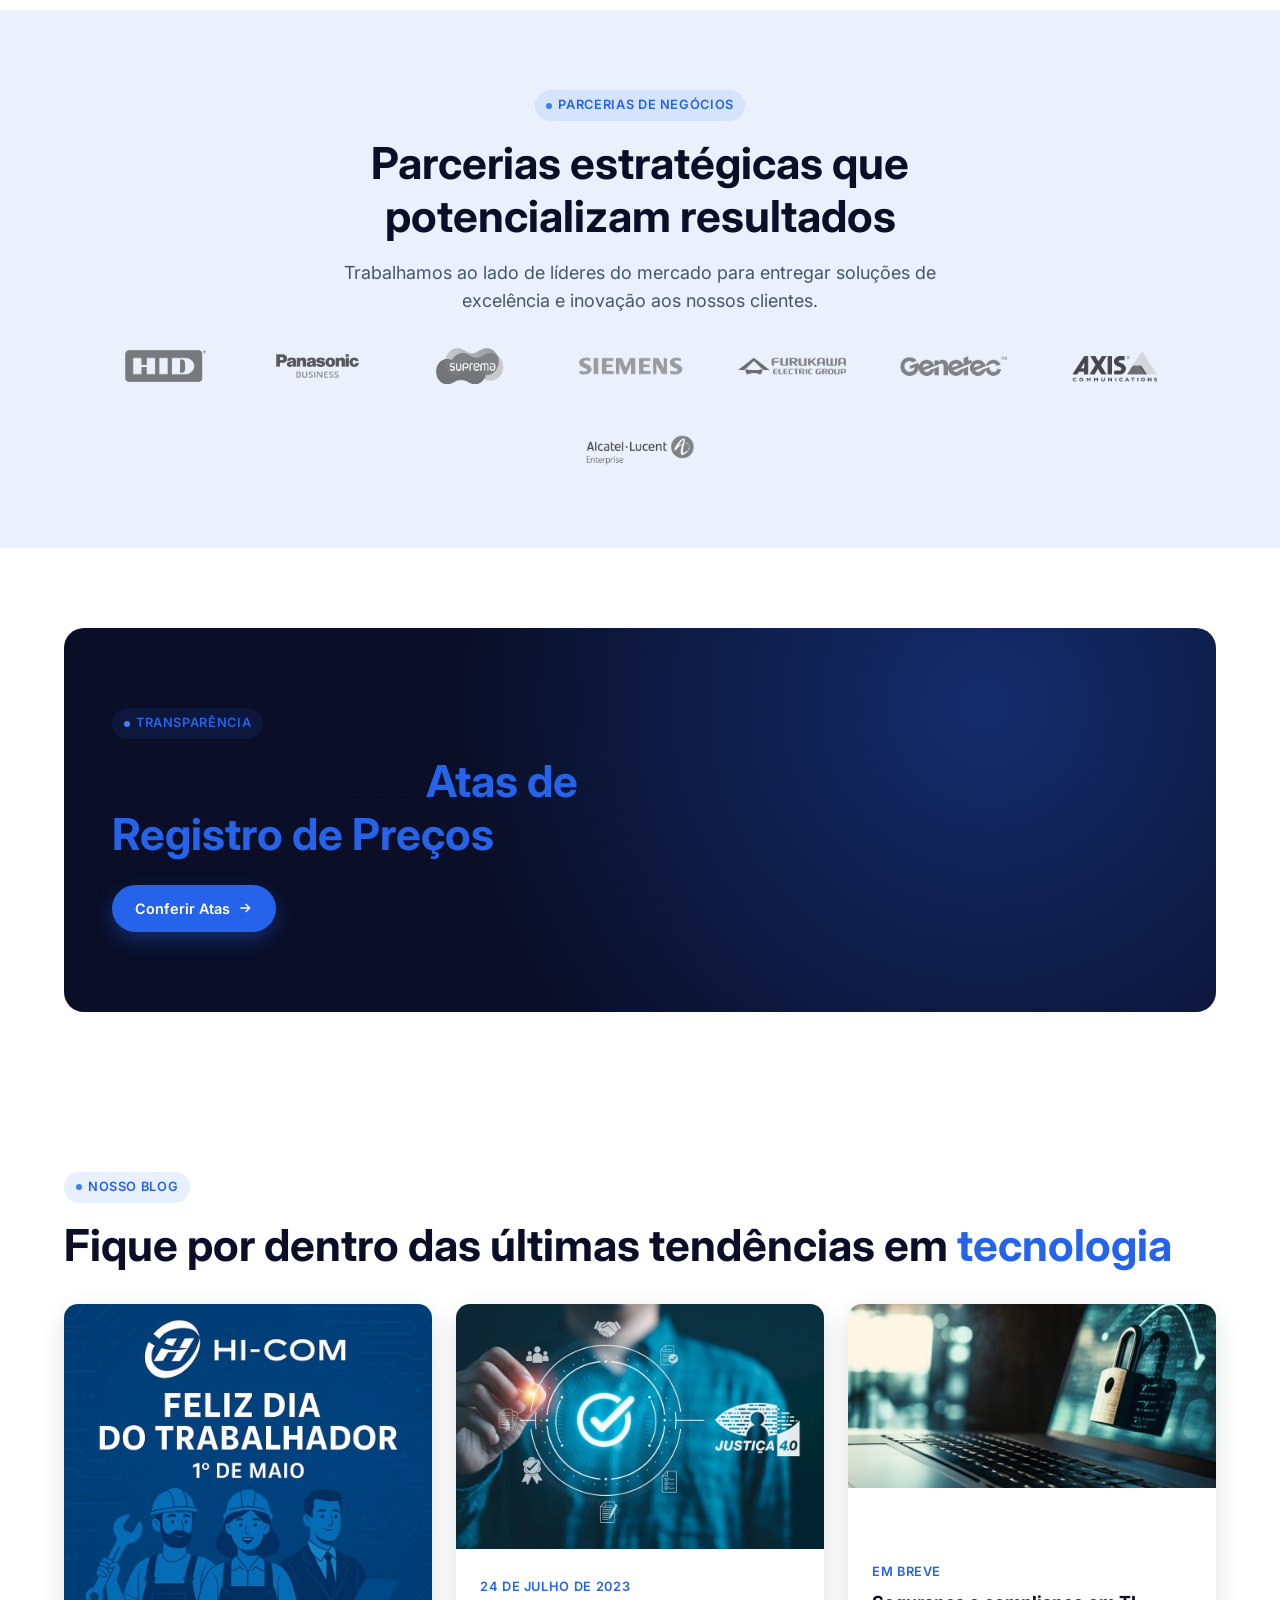
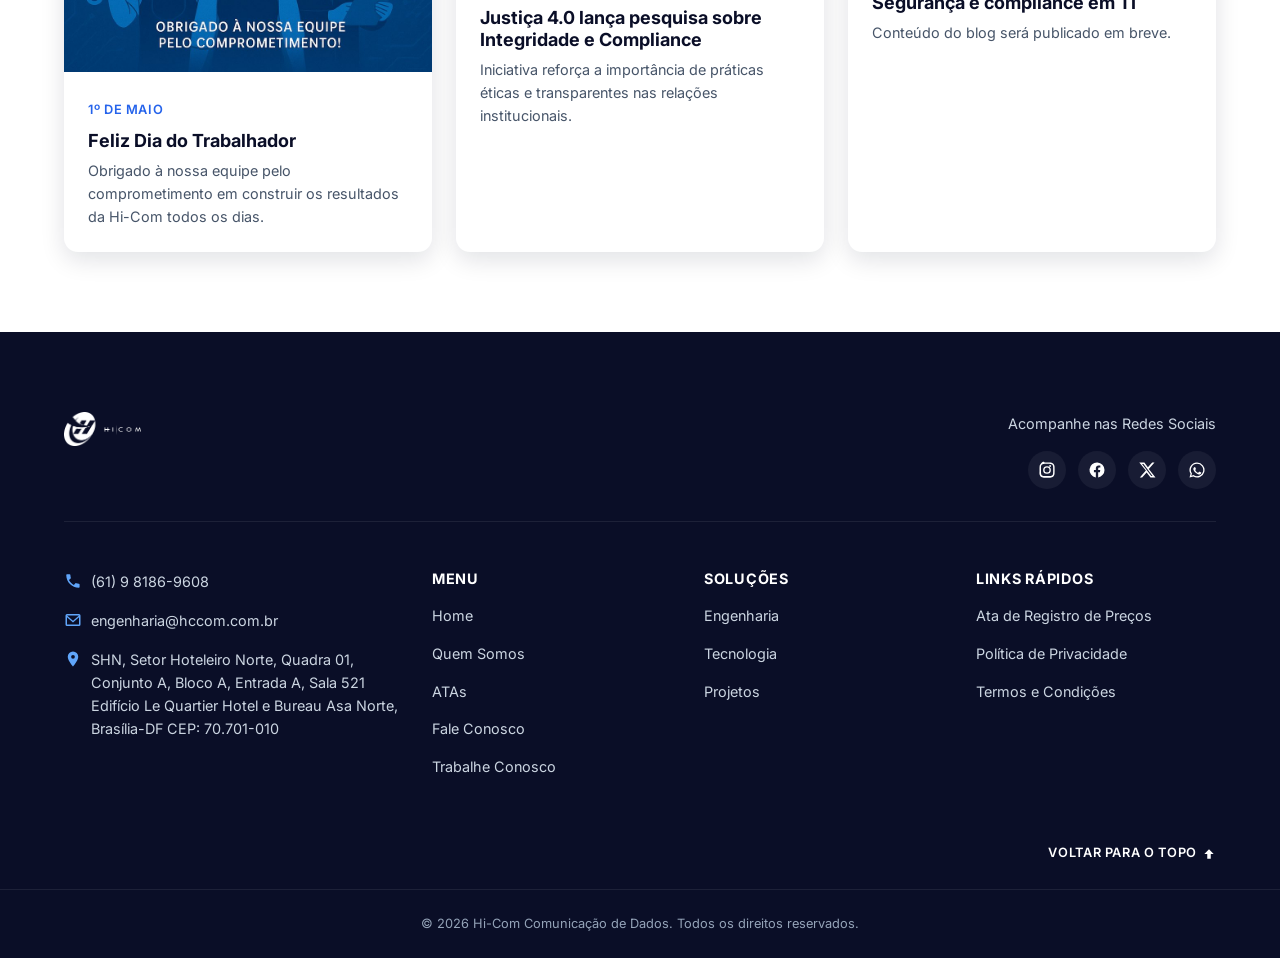
==== commit 53cb4e7c: "Corrige logo: azul no header, branca no footer Header usa o logo colorido (ícone azul + texto branco" ====
--- a/index.html
+++ b/index.html
@@ -29,7 +29,7 @@
   <header class="site-header">
     <div class="container">
       <a href="index.html" class="logo">
-        <img src="img/logo-white.png" alt="Hi-Com">
+        <img src="img/logo-color.png" alt="Hi-Com">
       </a>
 
       <nav class="nav" id="mainNav">
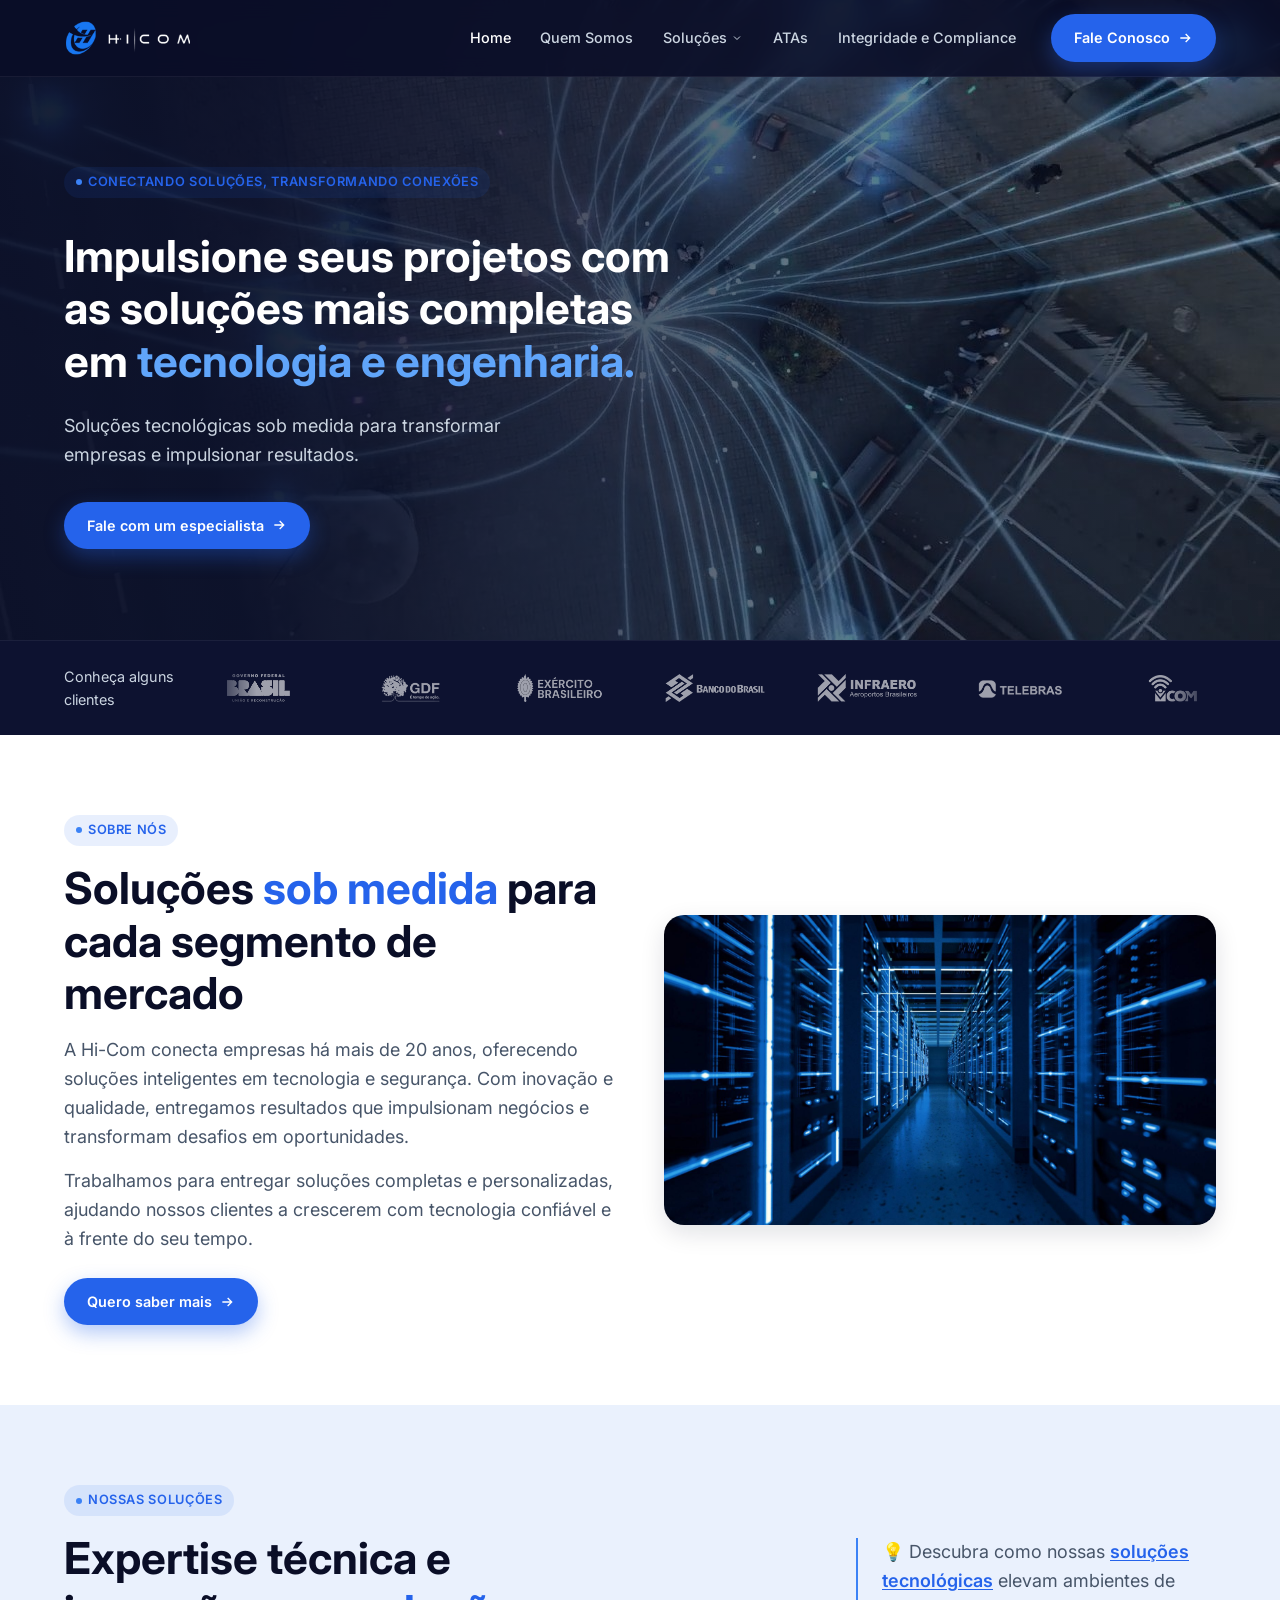
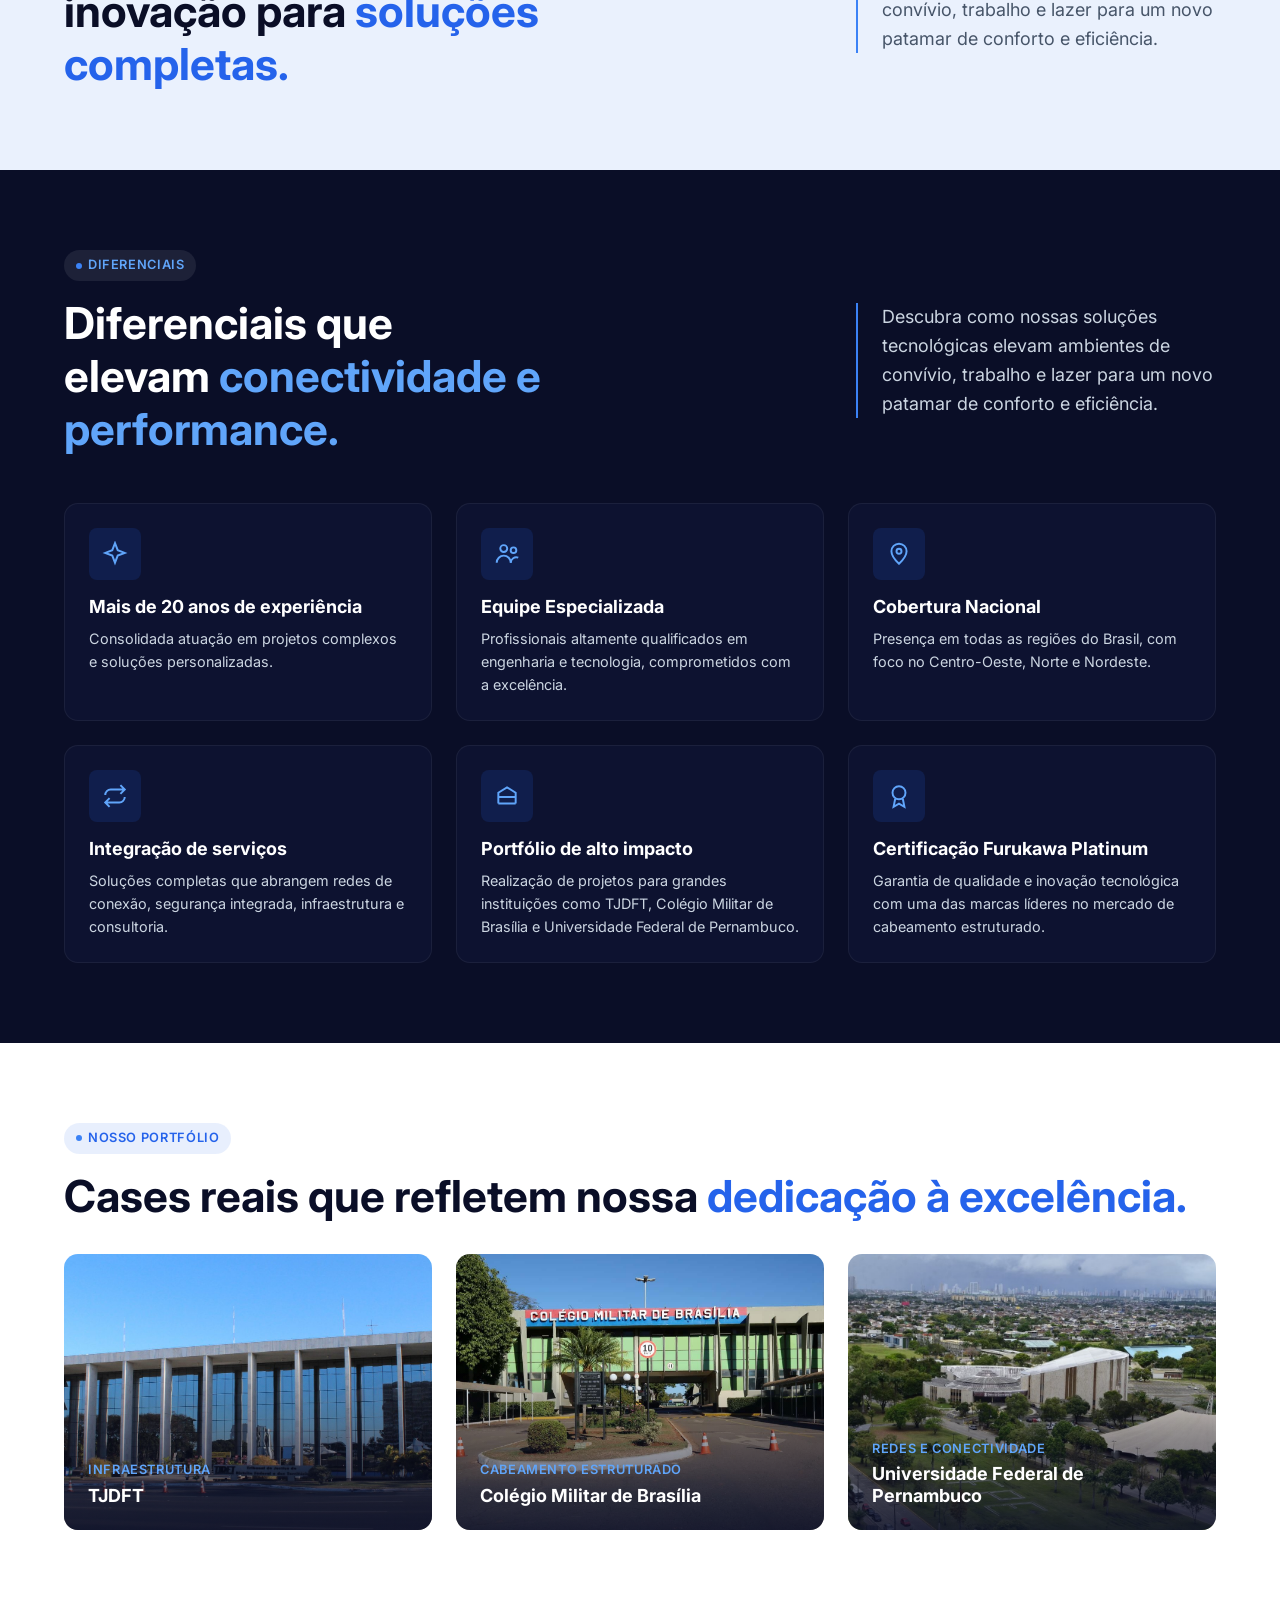
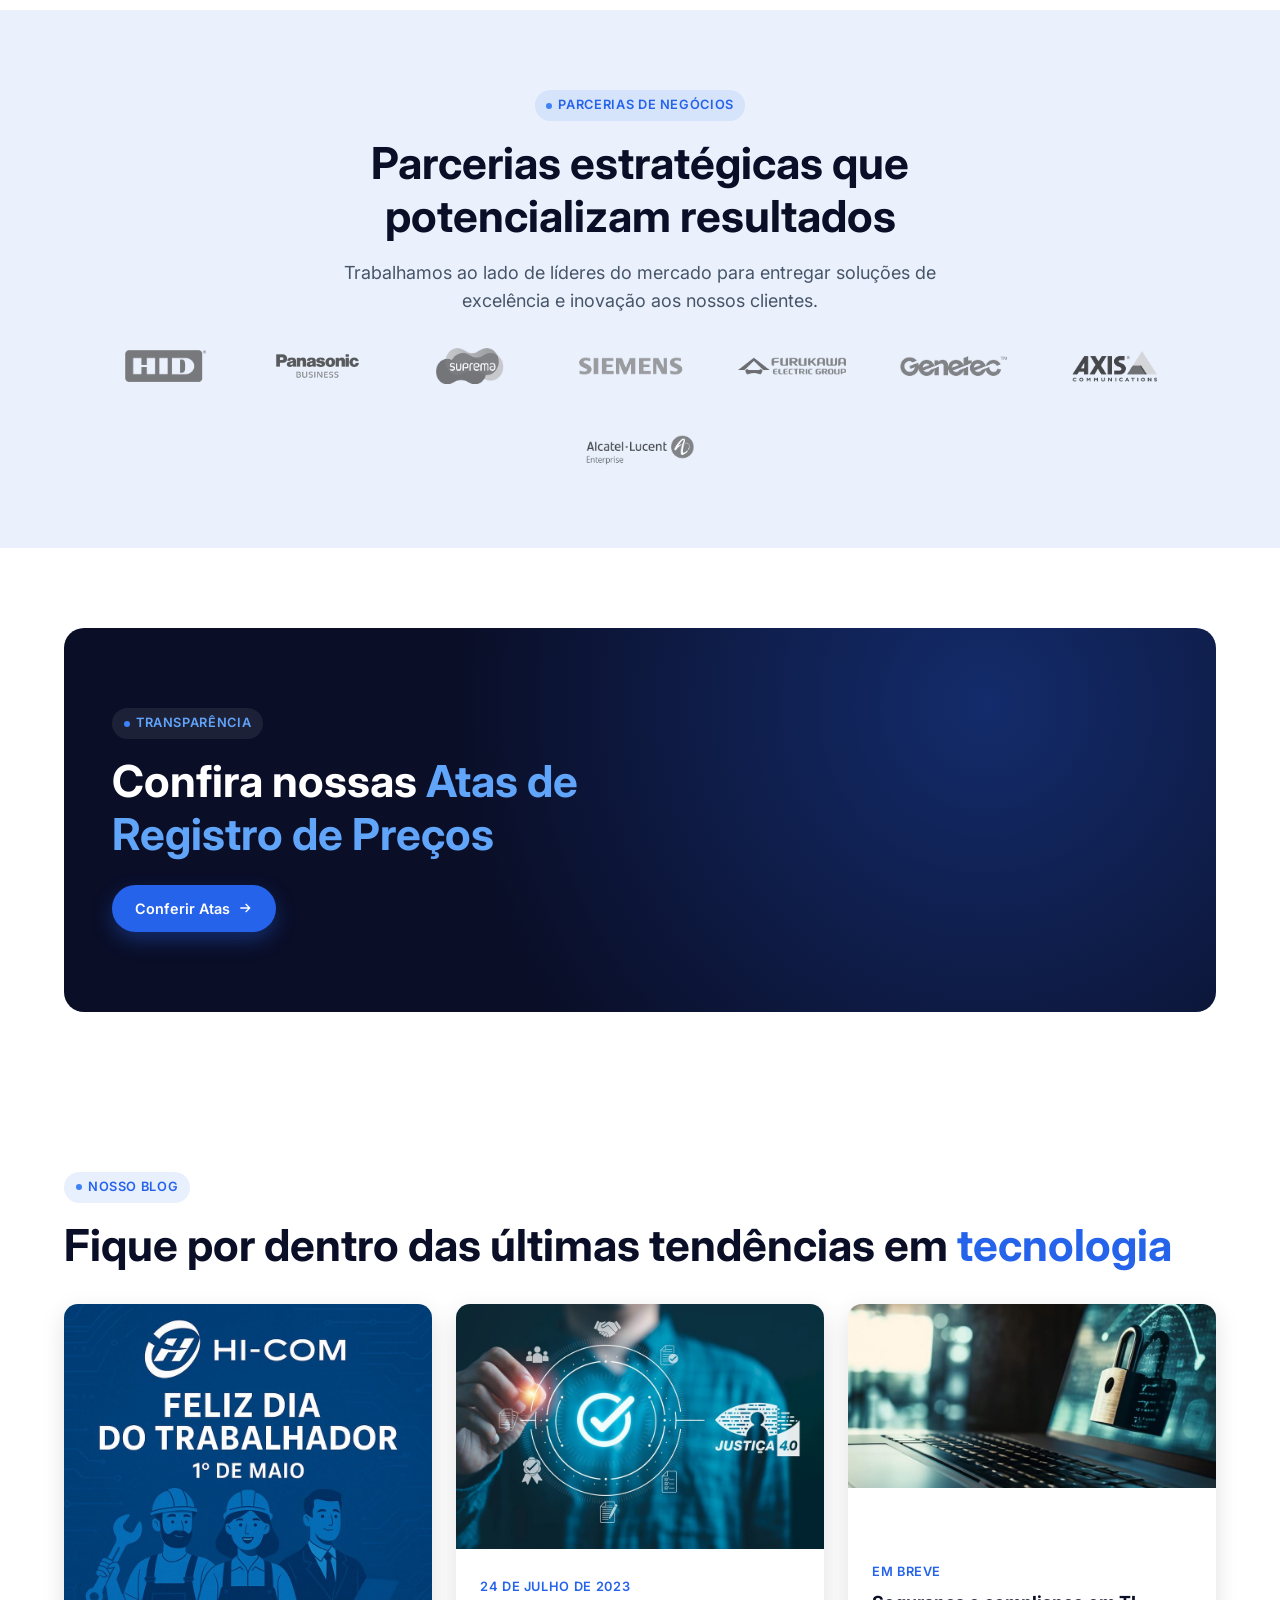
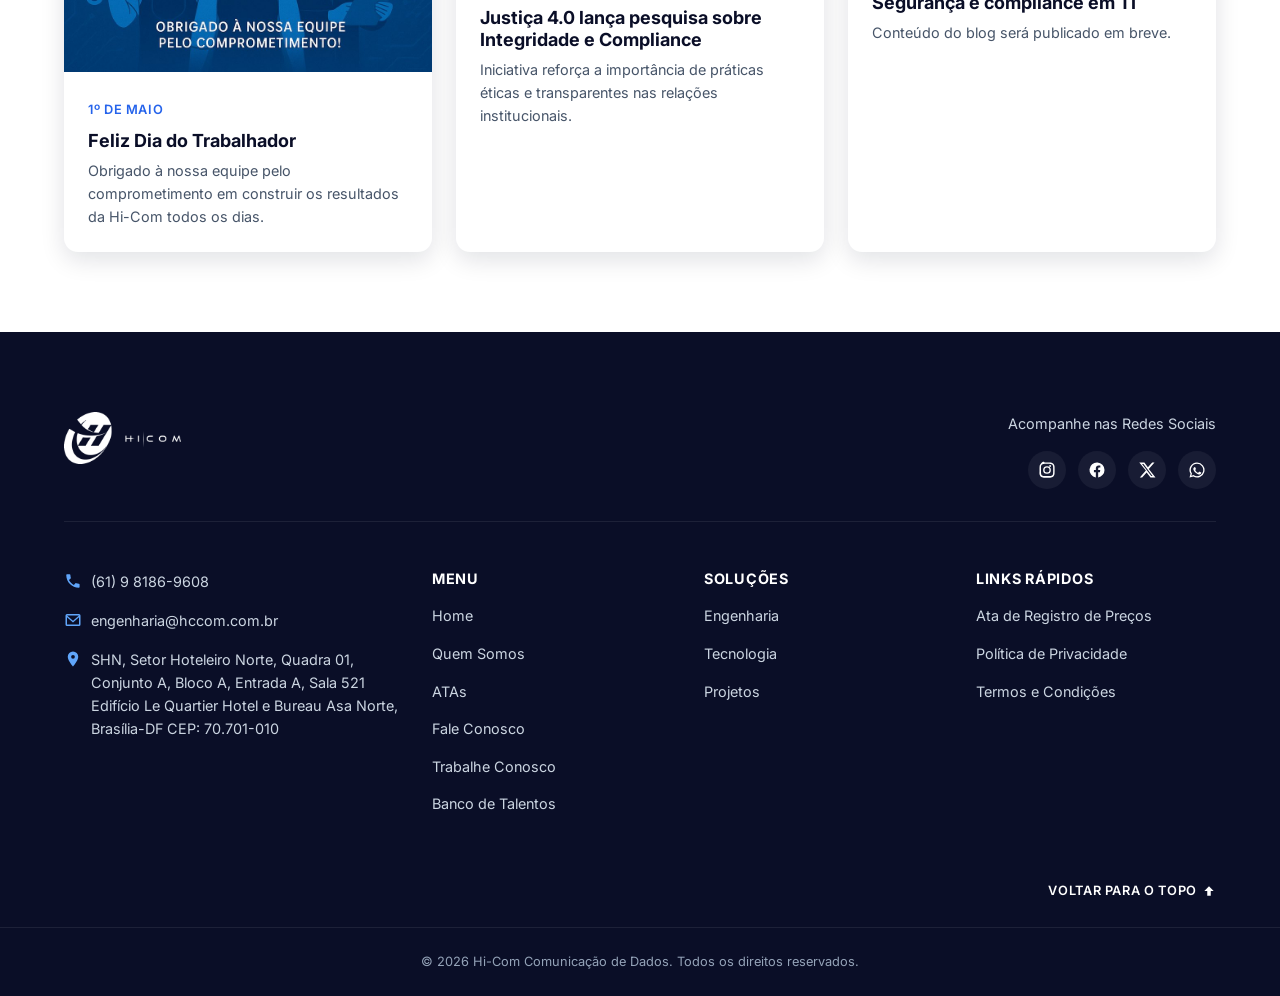
==== commit 6b525110: "Cria páginas Trabalhe Conosco e Banco de Talentos Trabalhe Conosco: filtro de busca de vagas (palavr" ====
--- a/index.html
+++ b/index.html
@@ -452,6 +452,7 @@
             <li><a href="pages/atas.html">ATAs</a></li>
             <li><a href="https://api.whatsapp.com/send/?phone=5561991869608&text=Ol%C3%A1%2C+vim+pelo+site+da+HiCom&type=phone_number&app_absent=0" target="_blank" rel="noopener noreferrer">Fale Conosco</a></li>
             <li><a href="pages/trabalhe-conosco.html">Trabalhe Conosco</a></li>
+            <li><a href="pages/banco-de-talentos.html">Banco de Talentos</a></li>
           </ul>
         </div>
 
--- a/css/misc-sections.css
+++ b/css/misc-sections.css
@@ -48,8 +48,18 @@
   color: var(--color-white);
 }
 
+.atas-banner .eyebrow {
+  background-color: rgba(255, 255, 255, 0.08);
+  color: var(--color-blue-400);
+}
+
 .atas-banner .section-title {
   max-width: 480px;
+  color: var(--color-white);
+}
+
+.atas-banner .section-title .highlight {
+  color: var(--color-blue-400);
 }
 
 .atas-banner .btn {
--- a/css/footer.css
+++ b/css/footer.css
@@ -16,6 +16,10 @@
 
 .footer-brand .logo {
   margin-bottom: var(--space-2);
+}
+
+.footer-brand .logo img {
+  height: 52px;
 }
 
 .footer-social {
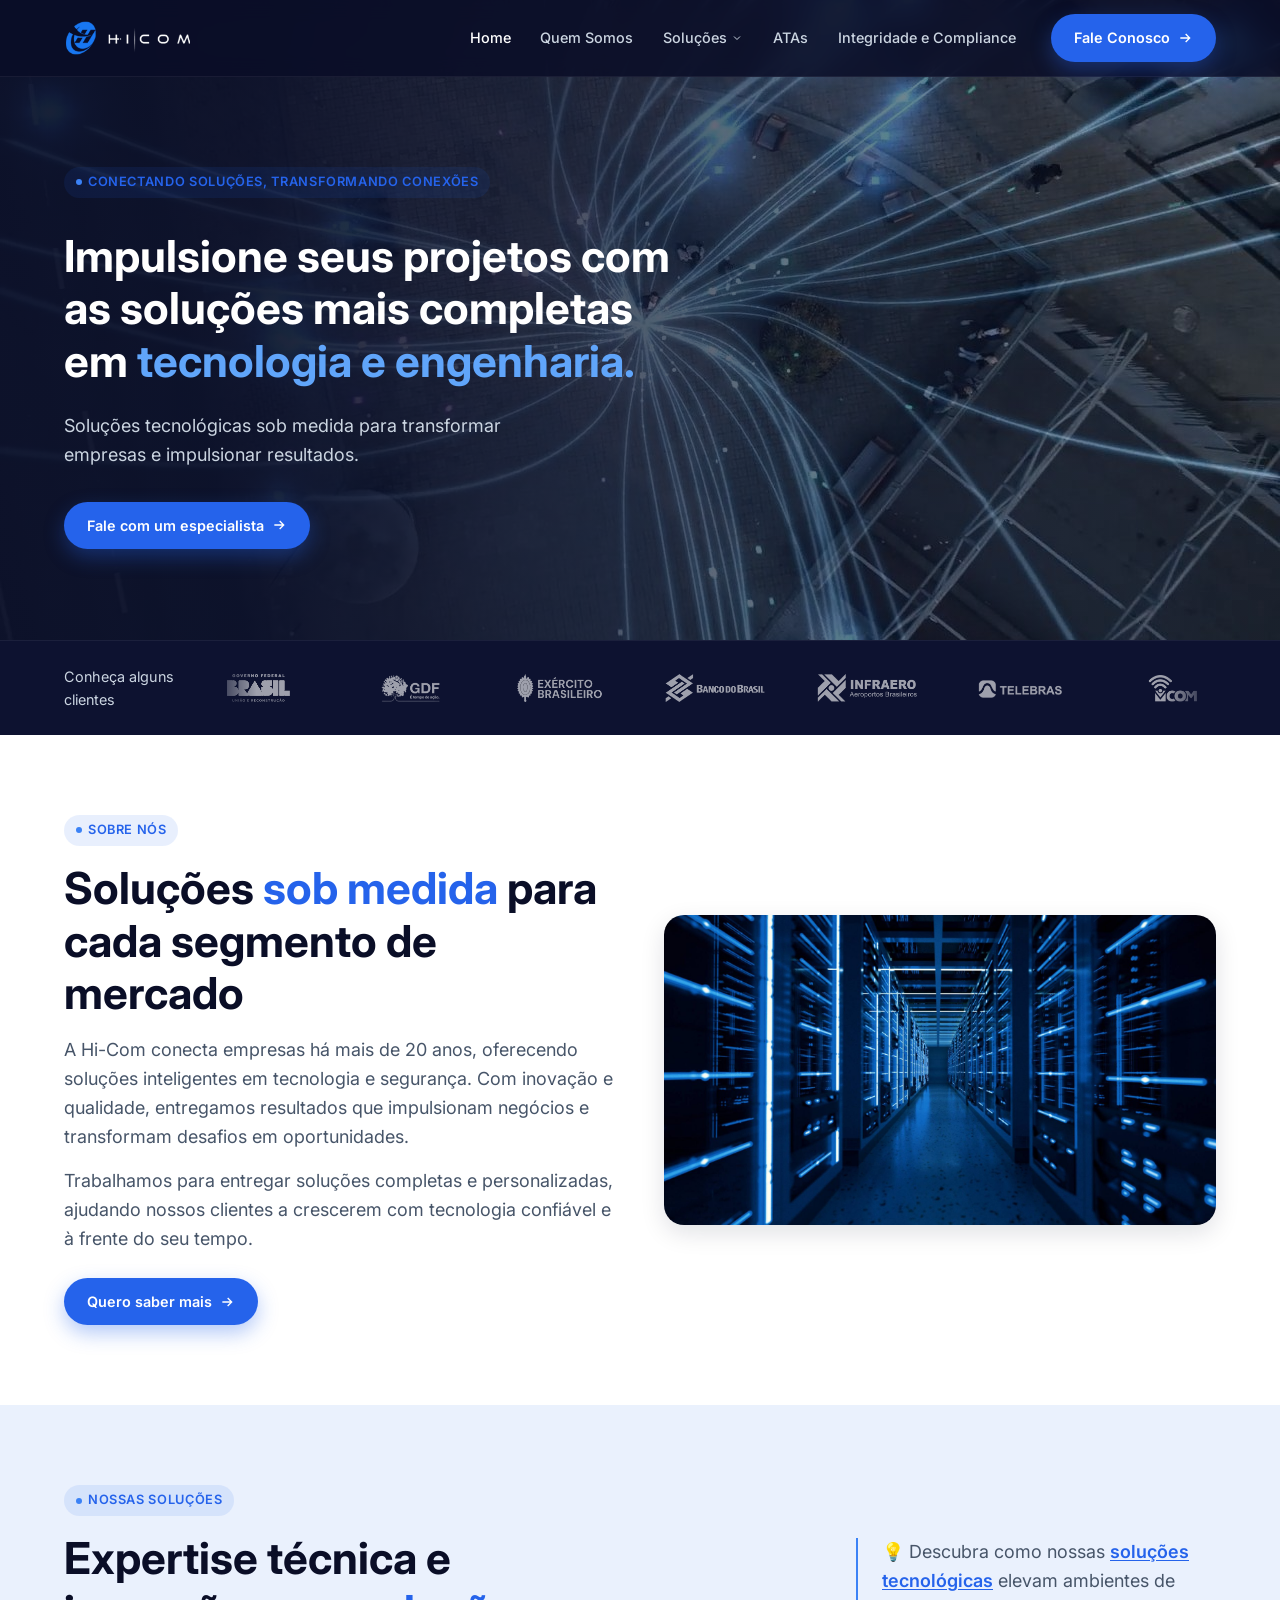
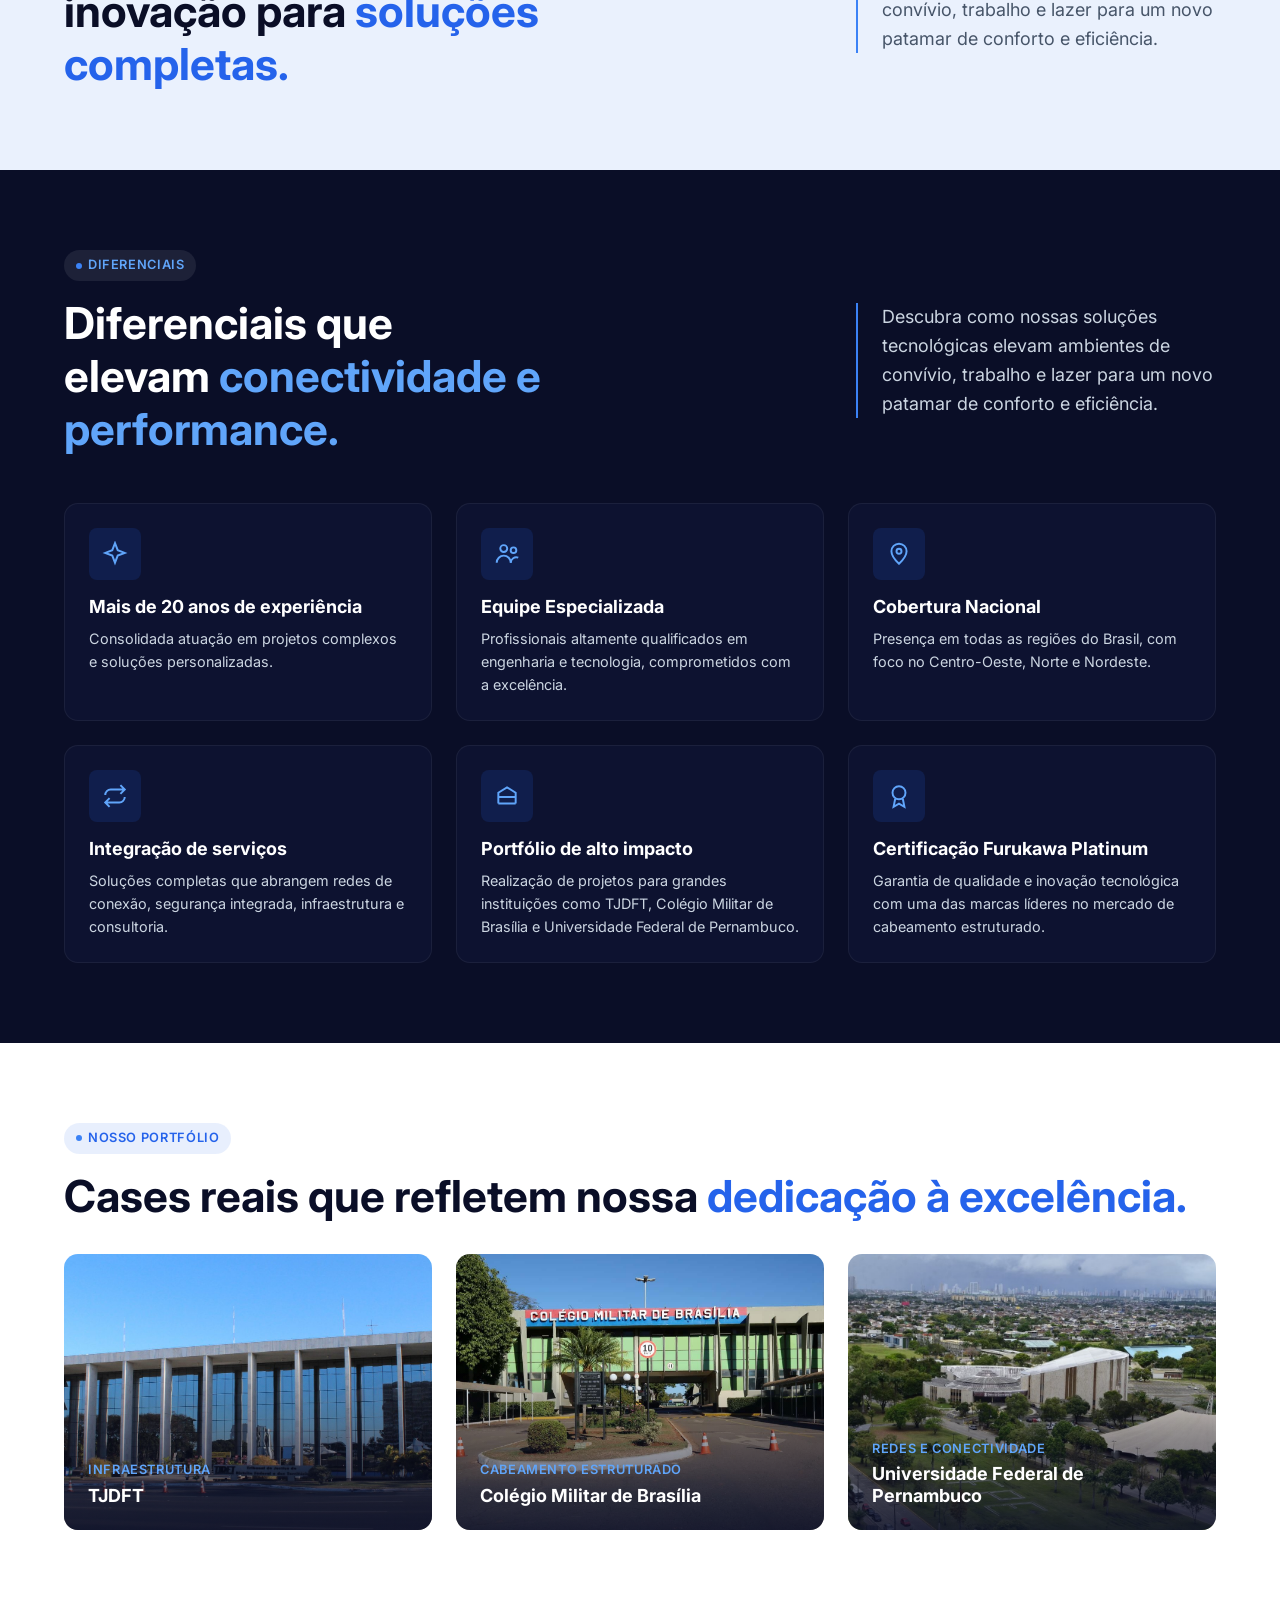
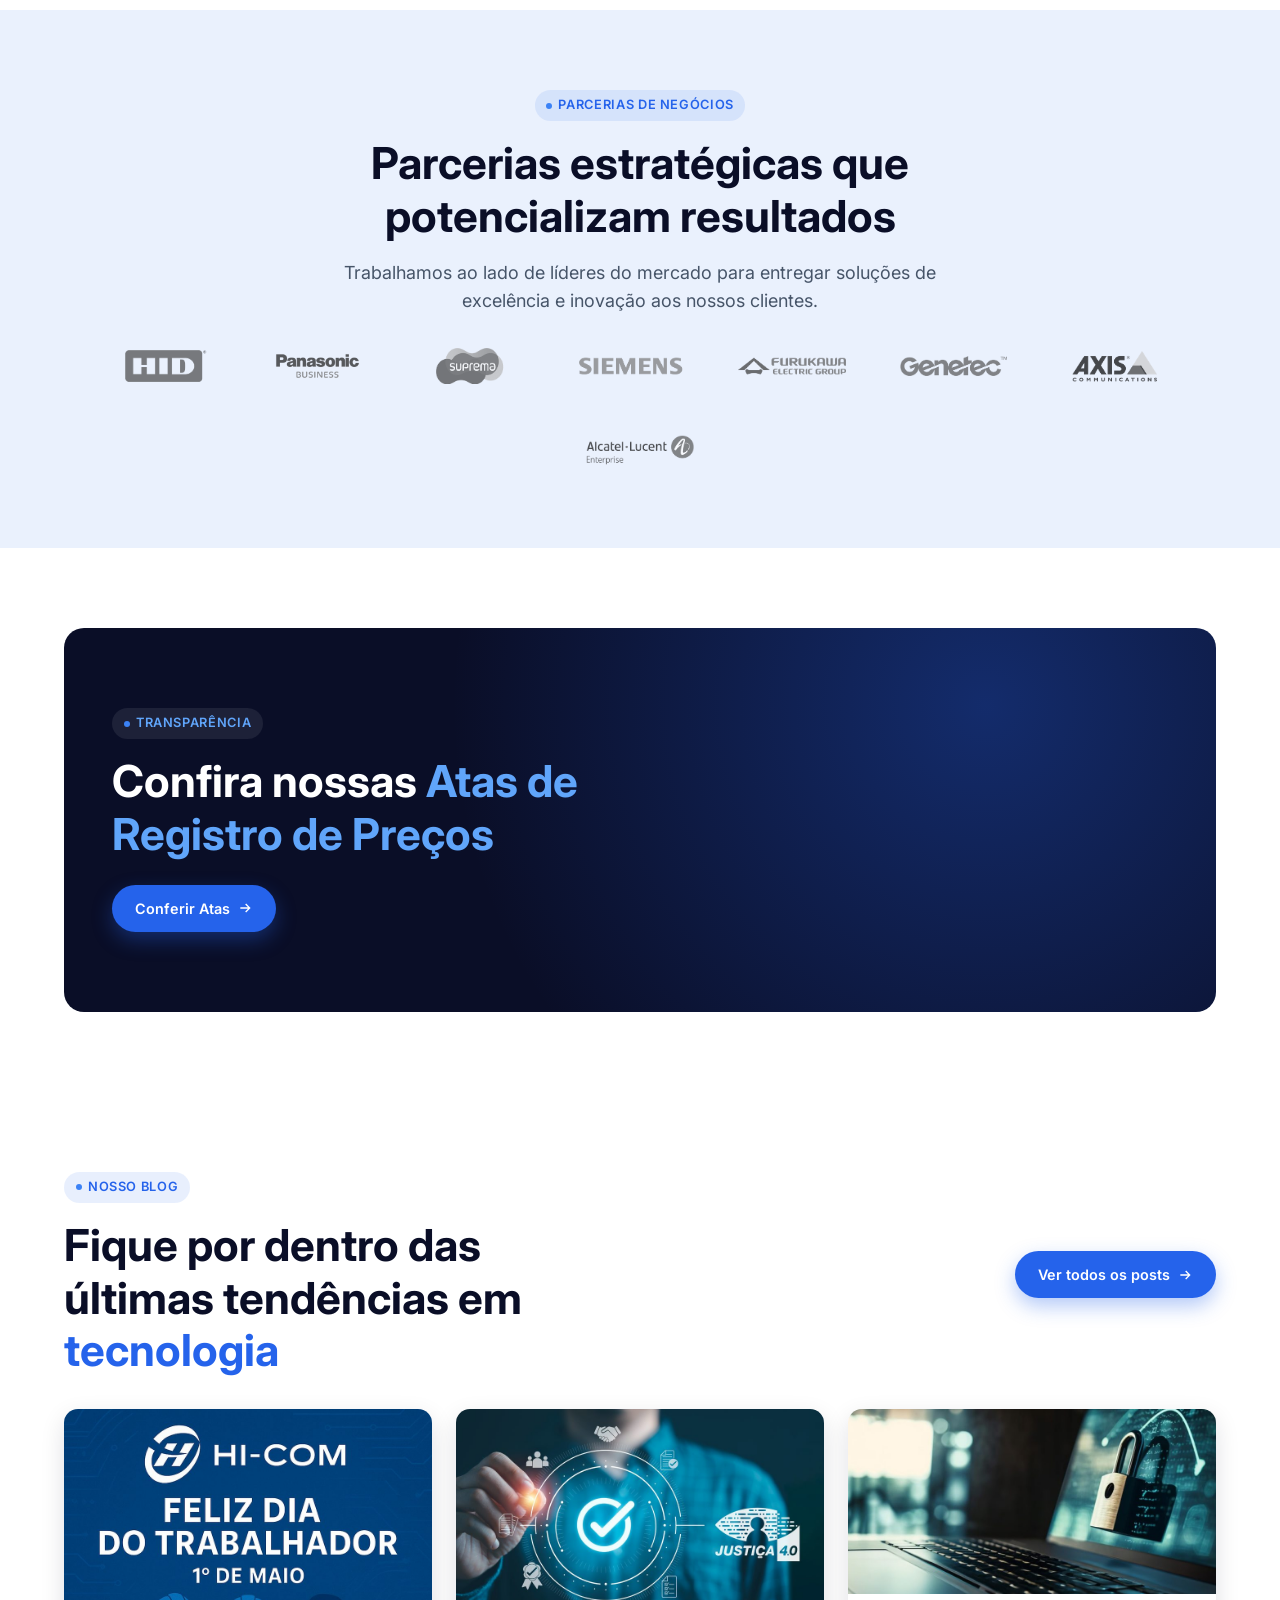
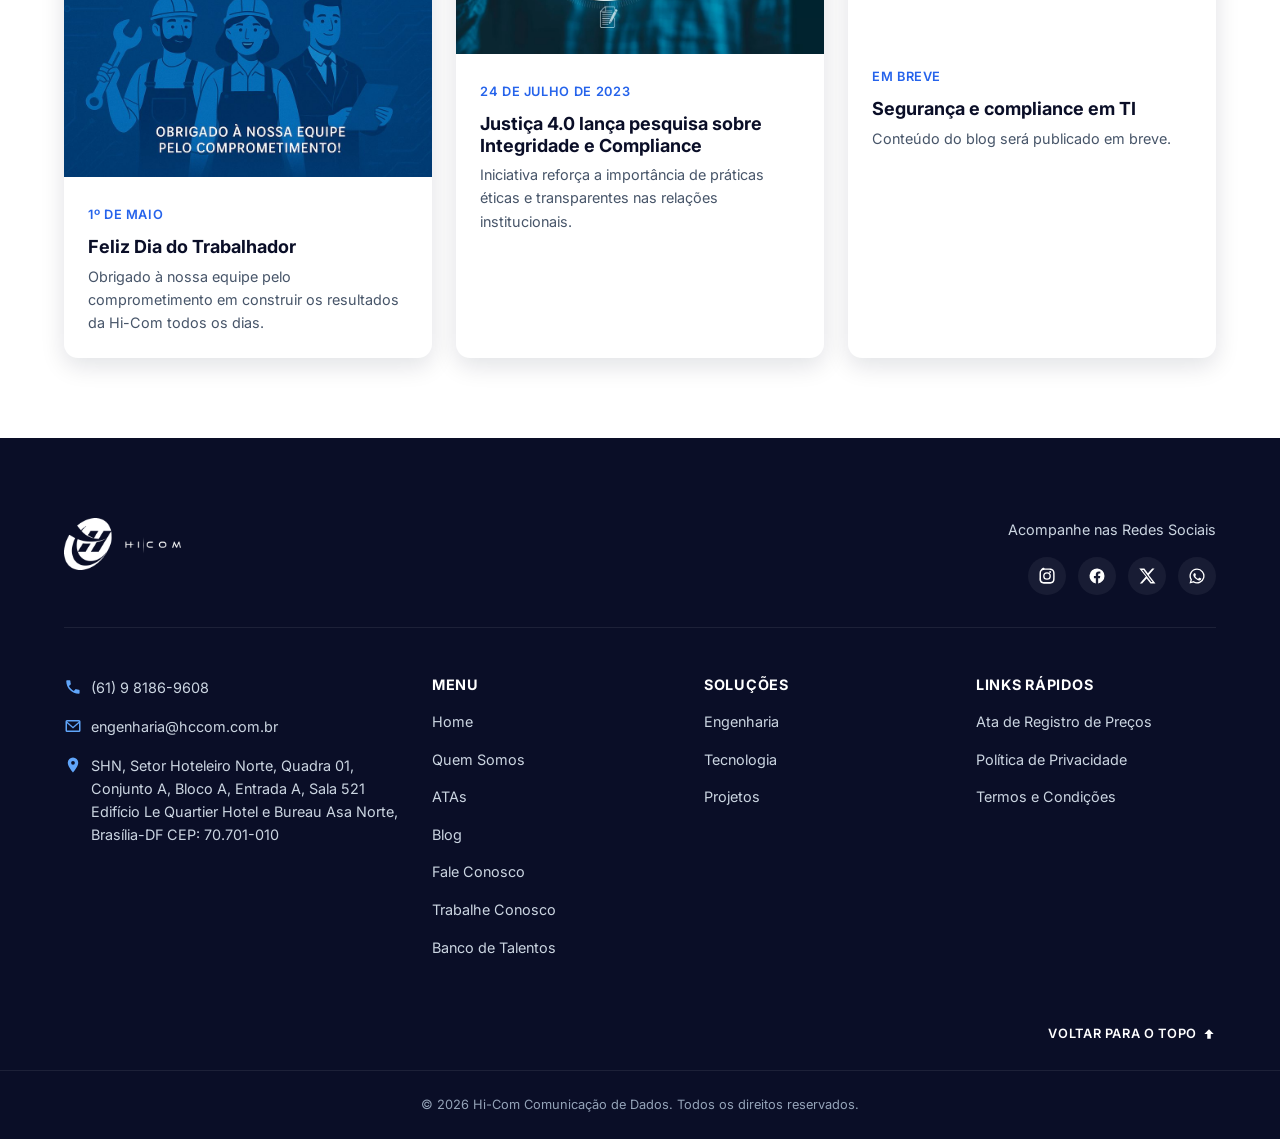
==== commit 77557289: "Adiciona página exclusiva do blog + posts em feed individual - js/blog-data.js: posts do blog em arq" ====
--- a/index.html
+++ b/index.html
@@ -1,10 +1,12 @@
 <!DOCTYPE html>
 <html lang="pt-BR">
+
 <head>
   <meta charset="UTF-8">
   <meta name="viewport" content="width=device-width, initial-scale=1.0">
   <title>Hi-Com | Comunicação de Dados</title>
-  <meta name="description" content="A Hi-Com conecta empresas há mais de 20 anos, oferecendo soluções inteligentes em tecnologia e segurança.">
+  <meta name="description"
+    content="A Hi-Com conecta empresas há mais de 20 anos, oferecendo soluções inteligentes em tecnologia e segurança.">
 
   <link rel="icon" href="img/favicon.png" type="image/png">
 
@@ -21,8 +23,10 @@
   <link rel="stylesheet" href="css/cards.css">
   <link rel="stylesheet" href="css/portfolio.css">
   <link rel="stylesheet" href="css/misc-sections.css">
+  <link rel="stylesheet" href="css/blog-feed.css">
   <link rel="stylesheet" href="css/footer.css">
 </head>
+
 <body>
 
   <!-- Header -->
@@ -44,7 +48,7 @@
             <a href="#" class="nav-link">
               Soluções
               <svg class="chevron" viewBox="0 0 24 24" fill="none" stroke="currentColor" stroke-width="2">
-                <path d="M6 9l6 6 6-6"/>
+                <path d="M6 9l6 6 6-6" />
               </svg>
             </a>
             <ul class="dropdown">
@@ -61,10 +65,11 @@
           </li>
         </ul>
 
-        <a href="https://api.whatsapp.com/send/?phone=5561991869608&text=Ol%C3%A1%2C+vim+pelo+site+da+HiCom&type=phone_number&app_absent=0" target="_blank" rel="noopener noreferrer" class="btn btn-primary nav-cta">
+        <a href="https://api.whatsapp.com/send/?phone=5561991869608&text=Ol%C3%A1%2C+vim+pelo+site+da+HiCom&type=phone_number&app_absent=0"
+          target="_blank" rel="noopener noreferrer" class="btn btn-primary nav-cta">
           Fale Conosco
           <svg width="16" height="16" viewBox="0 0 24 24" fill="none" stroke="currentColor" stroke-width="2">
-            <path d="M5 12h14M13 6l6 6-6 6"/>
+            <path d="M5 12h14M13 6l6 6-6 6" />
           </svg>
         </a>
       </nav>
@@ -94,10 +99,11 @@
             Soluções tecnológicas sob medida para transformar empresas e impulsionar resultados.
           </p>
           <div class="hero-actions">
-            <a href="https://api.whatsapp.com/send/?phone=5561991869608&text=Ol%C3%A1%2C+vim+pelo+site+da+HiCom&type=phone_number&app_absent=0" target="_blank" rel="noopener noreferrer" class="btn btn-primary">
+            <a href="https://api.whatsapp.com/send/?phone=5561991869608&text=Ol%C3%A1%2C+vim+pelo+site+da+HiCom&type=phone_number&app_absent=0"
+              target="_blank" rel="noopener noreferrer" class="btn btn-primary">
               Fale com um especialista
               <svg width="16" height="16" viewBox="0 0 24 24" fill="none" stroke="currentColor" stroke-width="2">
-                <path d="M5 12h14M13 6l6 6-6 6"/>
+                <path d="M5 12h14M13 6l6 6-6 6" />
               </svg>
             </a>
           </div>
@@ -181,7 +187,7 @@
             <a href="pages/quem-somos.html" class="btn btn-primary">
               Quero saber mais
               <svg width="16" height="16" viewBox="0 0 24 24" fill="none" stroke="currentColor" stroke-width="2">
-                <path d="M5 12h14M13 6l6 6-6 6"/>
+                <path d="M5 12h14M13 6l6 6-6 6" />
               </svg>
             </a>
           </div>
@@ -229,7 +235,9 @@
         <div class="cards-grid" style="margin-top: var(--space-5);">
           <div class="card">
             <div class="card-icon">
-              <svg viewBox="0 0 24 24"><path d="M12 2l2.5 6.5L21 11l-6.5 2.5L12 20l-2.5-6.5L3 11l6.5-2.5L12 2z"/></svg>
+              <svg viewBox="0 0 24 24">
+                <path d="M12 2l2.5 6.5L21 11l-6.5 2.5L12 20l-2.5-6.5L3 11l6.5-2.5L12 2z" />
+              </svg>
             </div>
             <h3 class="card-title">Mais de 20 anos de experiência</h3>
             <p class="card-desc">Consolidada atuação em projetos complexos e soluções personalizadas.</p>
@@ -237,15 +245,24 @@
 
           <div class="card">
             <div class="card-icon">
-              <svg viewBox="0 0 24 24"><circle cx="9" cy="7" r="3.2"/><path d="M2.5 20a6.5 6.5 0 0 1 13 0"/><circle cx="18" cy="8.5" r="2.6"/><path d="M15.5 20a5 5 0 0 1 6.9-4.6"/></svg>
+              <svg viewBox="0 0 24 24">
+                <circle cx="9" cy="7" r="3.2" />
+                <path d="M2.5 20a6.5 6.5 0 0 1 13 0" />
+                <circle cx="18" cy="8.5" r="2.6" />
+                <path d="M15.5 20a5 5 0 0 1 6.9-4.6" />
+              </svg>
             </div>
             <h3 class="card-title">Equipe Especializada</h3>
-            <p class="card-desc">Profissionais altamente qualificados em engenharia e tecnologia, comprometidos com a excelência.</p>
+            <p class="card-desc">Profissionais altamente qualificados em engenharia e tecnologia, comprometidos com a
+              excelência.</p>
           </div>
 
           <div class="card">
             <div class="card-icon">
-              <svg viewBox="0 0 24 24"><path d="M12 21s7-6.5 7-11.5A7 7 0 0 0 5 9.5C5 14.5 12 21 12 21z"/><circle cx="12" cy="9.5" r="2.3"/></svg>
+              <svg viewBox="0 0 24 24">
+                <path d="M12 21s7-6.5 7-11.5A7 7 0 0 0 5 9.5C5 14.5 12 21 12 21z" />
+                <circle cx="12" cy="9.5" r="2.3" />
+              </svg>
             </div>
             <h3 class="card-title">Cobertura Nacional</h3>
             <p class="card-desc">Presença em todas as regiões do Brasil, com foco no Centro-Oeste, Norte e Nordeste.</p>
@@ -253,26 +270,36 @@
 
           <div class="card">
             <div class="card-icon">
-              <svg viewBox="0 0 24 24"><path d="M17 2l4 4-4 4M21 6H8a5 5 0 0 0-5 5M7 22l-4-4 4-4M3 18h13a5 5 0 0 0 5-5"/></svg>
+              <svg viewBox="0 0 24 24">
+                <path d="M17 2l4 4-4 4M21 6H8a5 5 0 0 0-5 5M7 22l-4-4 4-4M3 18h13a5 5 0 0 0 5-5" />
+              </svg>
             </div>
             <h3 class="card-title">Integração de serviços</h3>
-            <p class="card-desc">Soluções completas que abrangem redes de conexão, segurança integrada, infraestrutura e consultoria.</p>
+            <p class="card-desc">Soluções completas que abrangem redes de conexão, segurança integrada, infraestrutura e
+              consultoria.</p>
           </div>
 
           <div class="card">
             <div class="card-icon">
-              <svg viewBox="0 0 24 24"><path d="M4 19V9l8-5 8 5v10M4 19h16M4 19v-6h16v6"/></svg>
+              <svg viewBox="0 0 24 24">
+                <path d="M4 19V9l8-5 8 5v10M4 19h16M4 19v-6h16v6" />
+              </svg>
             </div>
             <h3 class="card-title">Portfólio de alto impacto</h3>
-            <p class="card-desc">Realização de projetos para grandes instituições como TJDFT, Colégio Militar de Brasília e Universidade Federal de Pernambuco.</p>
+            <p class="card-desc">Realização de projetos para grandes instituições como TJDFT, Colégio Militar de
+              Brasília e Universidade Federal de Pernambuco.</p>
           </div>
 
           <div class="card">
             <div class="card-icon">
-              <svg viewBox="0 0 24 24"><circle cx="12" cy="9" r="6"/><path d="M8.5 14.5L7 22l5-3 5 3-1.5-7.5"/></svg>
+              <svg viewBox="0 0 24 24">
+                <circle cx="12" cy="9" r="6" />
+                <path d="M8.5 14.5L7 22l5-3 5 3-1.5-7.5" />
+              </svg>
             </div>
             <h3 class="card-title">Certificação Furukawa Platinum</h3>
-            <p class="card-desc">Garantia de qualidade e inovação tecnológica com uma das marcas líderes no mercado de cabeamento estruturado.</p>
+            <p class="card-desc">Garantia de qualidade e inovação tecnológica com uma das marcas líderes no mercado de
+              cabeamento estruturado.</p>
           </div>
         </div>
       </div>
@@ -345,7 +372,7 @@
           <a href="pages/atas.html" class="btn btn-primary">
             Conferir Atas
             <svg width="16" height="16" viewBox="0 0 24 24" fill="none" stroke="currentColor" stroke-width="2">
-              <path d="M5 12h14M13 6l6 6-6 6"/>
+              <path d="M5 12h14M13 6l6 6-6 6" />
             </svg>
           </a>
         </div>
@@ -355,45 +382,20 @@
     <!-- Blog -->
     <section class="section section--light">
       <div class="container">
-        <span class="eyebrow">Nosso blog</span>
-        <h2 class="section-title">
-          Fique por dentro das últimas tendências em <span class="highlight">tecnologia</span>
-        </h2>
-
-        <div class="blog-grid">
-          <article class="blog-card">
-            <div class="blog-card__media">
-              <img src="img/blog/dia-do-trabalhador.jpg" alt="Feliz Dia do Trabalhador - Hi-Com">
-            </div>
-            <div class="blog-card__body">
-              <span class="blog-card__date">1º de maio</span>
-              <h3 class="blog-card__title">Feliz Dia do Trabalhador</h3>
-              <p class="blog-card__excerpt">Obrigado à nossa equipe pelo comprometimento em construir os resultados da Hi-Com todos os dias.</p>
-            </div>
-          </article>
-
-          <article class="blog-card">
-            <div class="blog-card__media">
-              <img src="img/blog/justica-4-0.jpg" alt="Justiça 4.0 lança pesquisa sobre Integridade e Compliance">
-            </div>
-            <div class="blog-card__body">
-              <span class="blog-card__date">24 de julho de 2023</span>
-              <h3 class="blog-card__title">Justiça 4.0 lança pesquisa sobre Integridade e Compliance</h3>
-              <p class="blog-card__excerpt">Iniciativa reforça a importância de práticas éticas e transparentes nas relações institucionais.</p>
-            </div>
-          </article>
-
-          <article class="blog-card">
-            <div class="blog-card__media">
-              <img src="img/blog/seguranca-ti.jpg" alt="Segurança e compliance em TI">
-            </div>
-            <div class="blog-card__body">
-              <span class="blog-card__date">Em breve</span>
-              <h3 class="blog-card__title">Segurança e compliance em TI</h3>
-              <p class="blog-card__excerpt">Conteúdo do blog será publicado em breve.</p>
-            </div>
-          </article>
-        </div>
+        <div class="section-head-row-alt">
+          <div class="section-head-row-alt__title">
+            <span class="eyebrow">Nosso blog</span>
+            <h2 class="section-title">
+              Fique por dentro das últimas tendências em <span class="highlight">tecnologia</span>
+            </h2>
+          </div>
+          <a href="pages/blog.html" class="btn btn-primary" style="flex-shrink:0;">
+            Ver todos os posts
+            <svg width="16" height="16" viewBox="0 0 24 24" fill="none" stroke="currentColor" stroke-width="2"><path d="M5 12h14M13 6l6 6-6 6"/></svg>
+          </a>
+        </div>
+
+        <div class="blog-grid" id="blogList" data-img-base="img/"></div>
       </div>
     </section>
   </main>
@@ -405,22 +407,36 @@
         <div class="footer-brand">
           <a href="index.html" class="logo">
             <img src="img/logo-white.png" alt="Hi-Com">
-      </a>
+          </a>
         </div>
         <div class="footer-social">
           <span class="footer-social__label">Acompanhe nas Redes Sociais</span>
           <div class="footer-social__list">
-            <a href="#" aria-label="Instagram">
-              <svg viewBox="0 0 24 24"><path d="M12 2c2.7 0 3 .01 4.1.06 1.1.05 1.85.23 2.5.48.68.27 1.26.62 1.83 1.19.57.57.92 1.15 1.19 1.83.25.65.43 1.4.48 2.5.05 1.1.06 1.4.06 4.1s-.01 3-.06 4.1c-.05 1.1-.23 1.85-.48 2.5-.27.68-.62 1.26-1.19 1.83-.57.57-1.15.92-1.83 1.19-.65.25-1.4.43-2.5.48-1.1.05-1.4.06-4.1.06s-3-.01-4.1-.06c-1.1-.05-1.85-.23-2.5-.48a4.9 4.9 0 0 1-1.83-1.19 4.9 4.9 0 0 1-1.19-1.83c-.25-.65-.43-1.4-.48-2.5C2.01 15 2 14.7 2 12s.01-3 .06-4.1c.05-1.1.23-1.85.48-2.5.27-.68.62-1.26 1.19-1.83A4.9 4.9 0 0 1 5.56 1.6c.65-.25 1.4-.43 2.5-.48C8.16 2.01 8.46 2 11.16 2H12zm0 1.8c-2.65 0-2.97.01-4.02.06-.96.04-1.48.2-1.83.34-.46.18-.79.39-1.13.73-.34.34-.55.67-.73 1.13-.14.35-.3.87-.34 1.83C4.01 8.99 4 9.31 4 12s.01 2.97.06 4.02c.04.96.2 1.48.34 1.83.18.46.39.79.73 1.13.34.34.67.55 1.13.73.35.14.87.3 1.83.34 1.05.05 1.37.06 4.02.06s2.97-.01 4.02-.06c.96-.04 1.48-.2 1.83-.34.46-.18.79-.39 1.13-.73.34-.34.55-.67.73-1.13.14-.35.3-.87.34-1.83.05-1.05.06-1.37.06-4.02s-.01-2.97-.06-4.02c-.04-.96-.2-1.48-.34-1.83a2.9 2.9 0 0 0-.73-1.13 2.9 2.9 0 0 0-1.13-.73c-.35-.14-.87-.3-1.83-.34C14.97 3.81 14.65 3.8 12 3.8zm0 3.06a5.14 5.14 0 1 1 0 10.28 5.14 5.14 0 0 1 0-10.28zm0 1.8a3.34 3.34 0 1 0 0 6.68 3.34 3.34 0 0 0 0-6.68zm5.34-1.98a1.2 1.2 0 1 1-2.4 0 1.2 1.2 0 0 1 2.4 0z"/></svg>
-            </a>
-            <a href="#" aria-label="Facebook">
-              <svg viewBox="0 0 24 24"><path d="M22 12a10 10 0 1 0-11.56 9.88v-6.99H7.9V12h2.54V9.8c0-2.5 1.49-3.89 3.77-3.89 1.09 0 2.24.2 2.24.2v2.46h-1.26c-1.24 0-1.63.77-1.63 1.56V12h2.78l-.44 2.89h-2.34v6.99A10 10 0 0 0 22 12z"/></svg>
-            </a>
-            <a href="#" aria-label="X">
-              <svg viewBox="0 0 24 24"><path d="M18.9 2H22l-7.6 8.7L23.3 22H16.7l-5.2-6.8L5.5 22H2.4l8.1-9.3L1.7 2h6.8l4.7 6.2L18.9 2zm-1.2 18h1.7L7.3 4H5.4l12.3 16z"/></svg>
-            </a>
-            <a href="#" aria-label="WhatsApp">
-              <svg viewBox="0 0 24 24"><path d="M12 2a10 10 0 0 0-8.6 15.1L2 22l5.1-1.3A10 10 0 1 0 12 2zm0 1.8a8.2 8.2 0 1 1-4.2 15.2l-.3-.2-3 .8.8-2.9-.2-.3A8.2 8.2 0 0 1 12 3.8zm-3.3 4.4c-.2 0-.5.02-.7.3-.24.28-.9.9-.9 2.2s.93 2.55 1.06 2.73c.13.18 1.83 2.8 4.44 3.82 2.17.85 2.61.68 3.08.64.47-.04 1.53-.62 1.75-1.23.22-.6.22-1.11.15-1.22-.07-.1-.24-.16-.5-.29-.27-.14-1.55-.77-1.79-.85-.24-.09-.4-.14-.58.13-.17.27-.66.85-.81 1.02-.15.18-.3.2-.56.07-.27-.14-1.13-.42-2.15-1.33-.8-.71-1.33-1.6-1.49-1.87-.15-.27-.02-.42.12-.55.13-.13.27-.32.4-.48.13-.16.18-.28.27-.46.09-.18.04-.34-.02-.48-.07-.13-.58-1.44-.82-1.97-.2-.47-.42-.42-.58-.43z"/></svg>
+            <a href="https://www.instagram.com/hicom.tech/" aria-label="Instagram">
+              <svg viewBox="0 0 24 24">
+                <path
+                  d="M12 2c2.7 0 3 .01 4.1.06 1.1.05 1.85.23 2.5.48.68.27 1.26.62 1.83 1.19.57.57.92 1.15 1.19 1.83.25.65.43 1.4.48 2.5.05 1.1.06 1.4.06 4.1s-.01 3-.06 4.1c-.05 1.1-.23 1.85-.48 2.5-.27.68-.62 1.26-1.19 1.83-.57.57-1.15.92-1.83 1.19-.65.25-1.4.43-2.5.48-1.1.05-1.4.06-4.1.06s-3-.01-4.1-.06c-1.1-.05-1.85-.23-2.5-.48a4.9 4.9 0 0 1-1.83-1.19 4.9 4.9 0 0 1-1.19-1.83c-.25-.65-.43-1.4-.48-2.5C2.01 15 2 14.7 2 12s.01-3 .06-4.1c.05-1.1.23-1.85.48-2.5.27-.68.62-1.26 1.19-1.83A4.9 4.9 0 0 1 5.56 1.6c.65-.25 1.4-.43 2.5-.48C8.16 2.01 8.46 2 11.16 2H12zm0 1.8c-2.65 0-2.97.01-4.02.06-.96.04-1.48.2-1.83.34-.46.18-.79.39-1.13.73-.34.34-.55.67-.73 1.13-.14.35-.3.87-.34 1.83C4.01 8.99 4 9.31 4 12s.01 2.97.06 4.02c.04.96.2 1.48.34 1.83.18.46.39.79.73 1.13.34.34.67.55 1.13.73.35.14.87.3 1.83.34 1.05.05 1.37.06 4.02.06s2.97-.01 4.02-.06c.96-.04 1.48-.2 1.83-.34.46-.18.79-.39 1.13-.73.34-.34.55-.67.73-1.13.14-.35.3-.87.34-1.83.05-1.05.06-1.37.06-4.02s-.01-2.97-.06-4.02c-.04-.96-.2-1.48-.34-1.83a2.9 2.9 0 0 0-.73-1.13 2.9 2.9 0 0 0-1.13-.73c-.35-.14-.87-.3-1.83-.34C14.97 3.81 14.65 3.8 12 3.8zm0 3.06a5.14 5.14 0 1 1 0 10.28 5.14 5.14 0 0 1 0-10.28zm0 1.8a3.34 3.34 0 1 0 0 6.68 3.34 3.34 0 0 0 0-6.68zm5.34-1.98a1.2 1.2 0 1 1-2.4 0 1.2 1.2 0 0 1 2.4 0z" />
+              </svg>
+            </a>
+            <a href="https://www.facebook.com/people/Hi-Com-Comunica%C3%A7%C3%A3o-de-Dados/61573567314272/"
+              aria-label="Facebook">
+              <svg viewBox="0 0 24 24">
+                <path
+                  d="M22 12a10 10 0 1 0-11.56 9.88v-6.99H7.9V12h2.54V9.8c0-2.5 1.49-3.89 3.77-3.89 1.09 0 2.24.2 2.24.2v2.46h-1.26c-1.24 0-1.63.77-1.63 1.56V12h2.78l-.44 2.89h-2.34v6.99A10 10 0 0 0 22 12z" />
+              </svg>
+            </a>
+            <a href="https://x.com/HiCom_Tec" aria-label="X">
+              <svg viewBox="0 0 24 24">
+                <path
+                  d="M18.9 2H22l-7.6 8.7L23.3 22H16.7l-5.2-6.8L5.5 22H2.4l8.1-9.3L1.7 2h6.8l4.7 6.2L18.9 2zm-1.2 18h1.7L7.3 4H5.4l12.3 16z" />
+              </svg>
+            </a>
+            <a href="https://api.whatsapp.com/send/?phone=5561991869608&text=Ol%C3%A1%2C+vim+pelo+site+da+HiCom&type=phone_number&app_absent=0"
+              aria-label="WhatsApp">
+              <svg viewBox="0 0 24 24">
+                <path
+                  d="M12 2a10 10 0 0 0-8.6 15.1L2 22l5.1-1.3A10 10 0 1 0 12 2zm0 1.8a8.2 8.2 0 1 1-4.2 15.2l-.3-.2-3 .8.8-2.9-.2-.3A8.2 8.2 0 0 1 12 3.8zm-3.3 4.4c-.2 0-.5.02-.7.3-.24.28-.9.9-.9 2.2s.93 2.55 1.06 2.73c.13.18 1.83 2.8 4.44 3.82 2.17.85 2.61.68 3.08.64.47-.04 1.53-.62 1.75-1.23.22-.6.22-1.11.15-1.22-.07-.1-.24-.16-.5-.29-.27-.14-1.55-.77-1.79-.85-.24-.09-.4-.14-.58.13-.17.27-.66.85-.81 1.02-.15.18-.3.2-.56.07-.27-.14-1.13-.42-2.15-1.33-.8-.71-1.33-1.6-1.49-1.87-.15-.27-.02-.42.12-.55.13-.13.27-.32.4-.48.13-.16.18-.28.27-.46.09-.18.04-.34-.02-.48-.07-.13-.58-1.44-.82-1.97-.2-.47-.42-.42-.58-.43z" />
+              </svg>
             </a>
           </div>
         </div>
@@ -430,16 +446,26 @@
         <div class="footer-contact-col">
           <ul class="footer-contact">
             <li>
-              <svg viewBox="0 0 24 24"><path d="M6.6 10.8c1.4 2.8 3.7 5 6.5 6.5l2.2-2.2c.3-.3.7-.4 1-.2 1.1.4 2.3.6 3.5.6.6 0 1 .4 1 1V20c0 .6-.4 1-1 1C10.6 21 3 13.4 3 4c0-.6.4-1 1-1h3.5c.6 0 1 .4 1 1 0 1.2.2 2.4.6 3.5.1.3 0 .7-.2 1l-2.3 2.3z"/></svg>
+              <svg viewBox="0 0 24 24">
+                <path
+                  d="M6.6 10.8c1.4 2.8 3.7 5 6.5 6.5l2.2-2.2c.3-.3.7-.4 1-.2 1.1.4 2.3.6 3.5.6.6 0 1 .4 1 1V20c0 .6-.4 1-1 1C10.6 21 3 13.4 3 4c0-.6.4-1 1-1h3.5c.6 0 1 .4 1 1 0 1.2.2 2.4.6 3.5.1.3 0 .7-.2 1l-2.3 2.3z" />
+              </svg>
               <span>(61) 9 8186-9608</span>
             </li>
             <li>
-              <svg viewBox="0 0 24 24"><path d="M4 4h16a2 2 0 0 1 2 2v12a2 2 0 0 1-2 2H4a2 2 0 0 1-2-2V6a2 2 0 0 1 2-2zm0 2v.01L12 13l8-6.99V6H4zm0 2.24V18h16V8.24l-8 7-8-6.76z"/></svg>
+              <svg viewBox="0 0 24 24">
+                <path
+                  d="M4 4h16a2 2 0 0 1 2 2v12a2 2 0 0 1-2 2H4a2 2 0 0 1-2-2V6a2 2 0 0 1 2-2zm0 2v.01L12 13l8-6.99V6H4zm0 2.24V18h16V8.24l-8 7-8-6.76z" />
+              </svg>
               <span>engenharia@hccom.com.br</span>
             </li>
             <li>
-              <svg viewBox="0 0 24 24"><path d="M12 2a7 7 0 0 0-7 7c0 5.25 7 13 7 13s7-7.75 7-13a7 7 0 0 0-7-7zm0 9.5A2.5 2.5 0 1 1 12 6.5a2.5 2.5 0 0 1 0 5z"/></svg>
-              <span>SHN, Setor Hoteleiro Norte, Quadra 01, Conjunto A, Bloco A, Entrada A, Sala 521 Edifício Le Quartier Hotel e Bureau Asa Norte, Brasília-DF CEP: 70.701-010</span>
+              <svg viewBox="0 0 24 24">
+                <path
+                  d="M12 2a7 7 0 0 0-7 7c0 5.25 7 13 7 13s7-7.75 7-13a7 7 0 0 0-7-7zm0 9.5A2.5 2.5 0 1 1 12 6.5a2.5 2.5 0 0 1 0 5z" />
+              </svg>
+              <span>SHN, Setor Hoteleiro Norte, Quadra 01, Conjunto A, Bloco A, Entrada A, Sala 521 Edifício Le Quartier
+                Hotel e Bureau Asa Norte, Brasília-DF CEP: 70.701-010</span>
             </li>
           </ul>
         </div>
@@ -450,7 +476,10 @@
             <li><a href="index.html">Home</a></li>
             <li><a href="pages/quem-somos.html">Quem Somos</a></li>
             <li><a href="pages/atas.html">ATAs</a></li>
-            <li><a href="https://api.whatsapp.com/send/?phone=5561991869608&text=Ol%C3%A1%2C+vim+pelo+site+da+HiCom&type=phone_number&app_absent=0" target="_blank" rel="noopener noreferrer">Fale Conosco</a></li>
+            <li><a href="pages/blog.html">Blog</a></li>
+            <li><a
+                href="https://api.whatsapp.com/send/?phone=5561991869608&text=Ol%C3%A1%2C+vim+pelo+site+da+HiCom&type=phone_number&app_absent=0"
+                target="_blank" rel="noopener noreferrer">Fale Conosco</a></li>
             <li><a href="pages/trabalhe-conosco.html">Trabalhe Conosco</a></li>
             <li><a href="pages/banco-de-talentos.html">Banco de Talentos</a></li>
           </ul>
@@ -478,7 +507,9 @@
       <div style="text-align:right; padding-bottom: var(--space-3);">
         <a href="#top" class="back-to-top">
           Voltar para o topo
-          <svg viewBox="0 0 24 24"><path d="M12 4l8 8h-5v8h-6v-8H4z"/></svg>
+          <svg viewBox="0 0 24 24">
+            <path d="M12 4l8 8h-5v8h-6v-8H4z" />
+          </svg>
         </a>
       </div>
     </div>
@@ -488,6 +519,9 @@
     </div>
   </footer>
 
+  <script src="js/blog-data.js"></script>
+  <script src="js/blog.js"></script>
   <script src="js/main.js"></script>
 </body>
-</html>
+
+</html>
--- a/css/blog-feed.css
+++ b/css/blog-feed.css
@@ -0,0 +1,78 @@
+.blog-card {
+  display: block;
+  color: inherit;
+  transition: transform var(--transition), box-shadow var(--transition);
+}
+
+.blog-card:hover {
+  transform: translateY(-4px);
+  box-shadow: 0 16px 32px rgba(10, 14, 39, 0.12);
+}
+
+.blog-feed {
+  max-width: 600px;
+  margin: 0 auto;
+  background-color: var(--color-white);
+  border-radius: var(--radius-lg);
+  overflow: hidden;
+  box-shadow: var(--shadow-md);
+}
+
+.blog-feed__media img {
+  width: 100%;
+  display: block;
+}
+
+.blog-feed__body {
+  padding: var(--space-4);
+}
+
+.blog-feed__date {
+  font-size: var(--fs-xs);
+  color: var(--color-blue-600);
+  font-weight: 600;
+  text-transform: uppercase;
+  letter-spacing: 0.05em;
+}
+
+.blog-feed__title {
+  margin-top: 0.5em;
+  font-size: var(--fs-xl);
+  color: var(--color-navy-950);
+}
+
+.blog-feed__desc {
+  margin-top: var(--space-3);
+  color: var(--color-gray-600);
+}
+
+.blog-feed__desc p {
+  margin-bottom: 1em;
+}
+
+.blog-feed__back {
+  display: inline-flex;
+  align-items: center;
+  gap: 0.5em;
+  margin-top: var(--space-3);
+  font-size: var(--fs-sm);
+  font-weight: 600;
+  color: var(--color-blue-600);
+}
+
+.blog-post__not-found {
+  max-width: 480px;
+  margin: 0 auto;
+  text-align: center;
+}
+
+.blog-post__not-found h1 {
+  font-size: var(--fs-xl);
+  color: var(--color-navy-950);
+  margin-bottom: 0.5em;
+}
+
+.blog-post__not-found p {
+  color: var(--color-gray-600);
+  margin-bottom: var(--space-3);
+}
